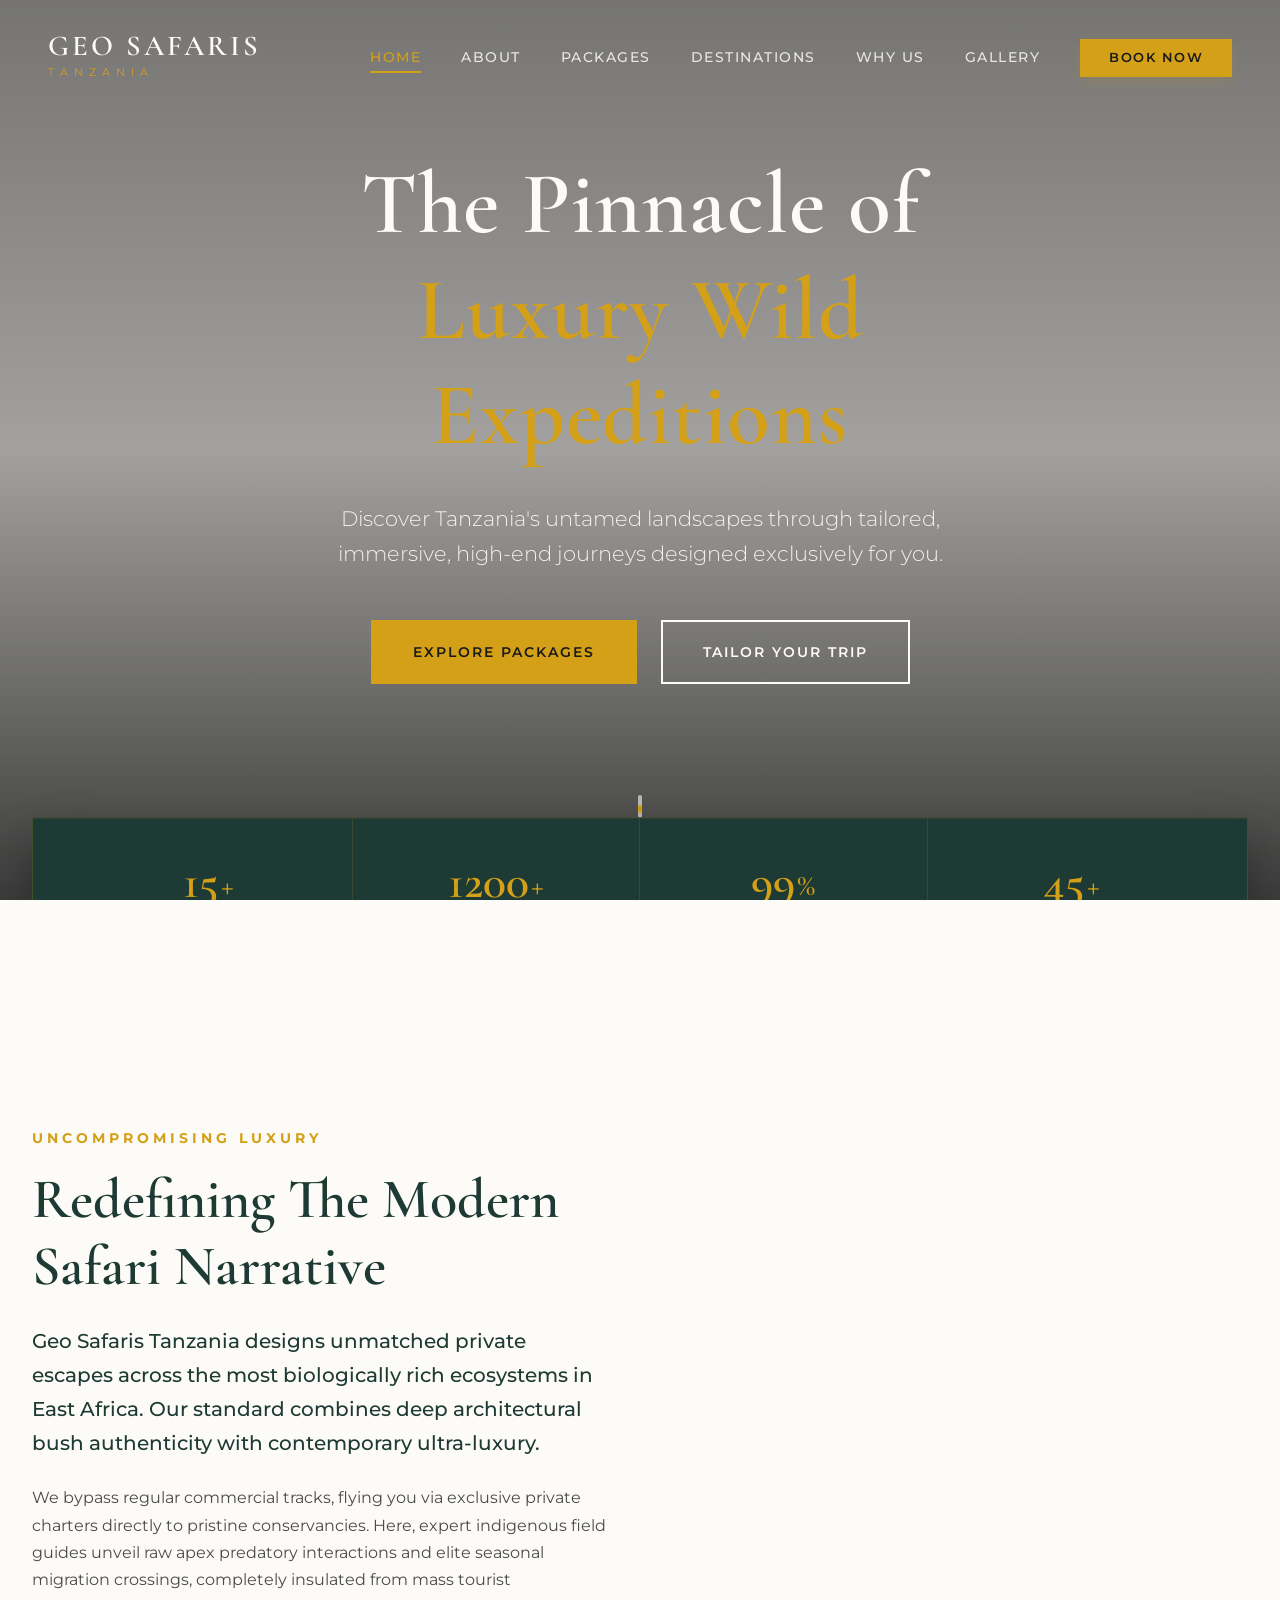
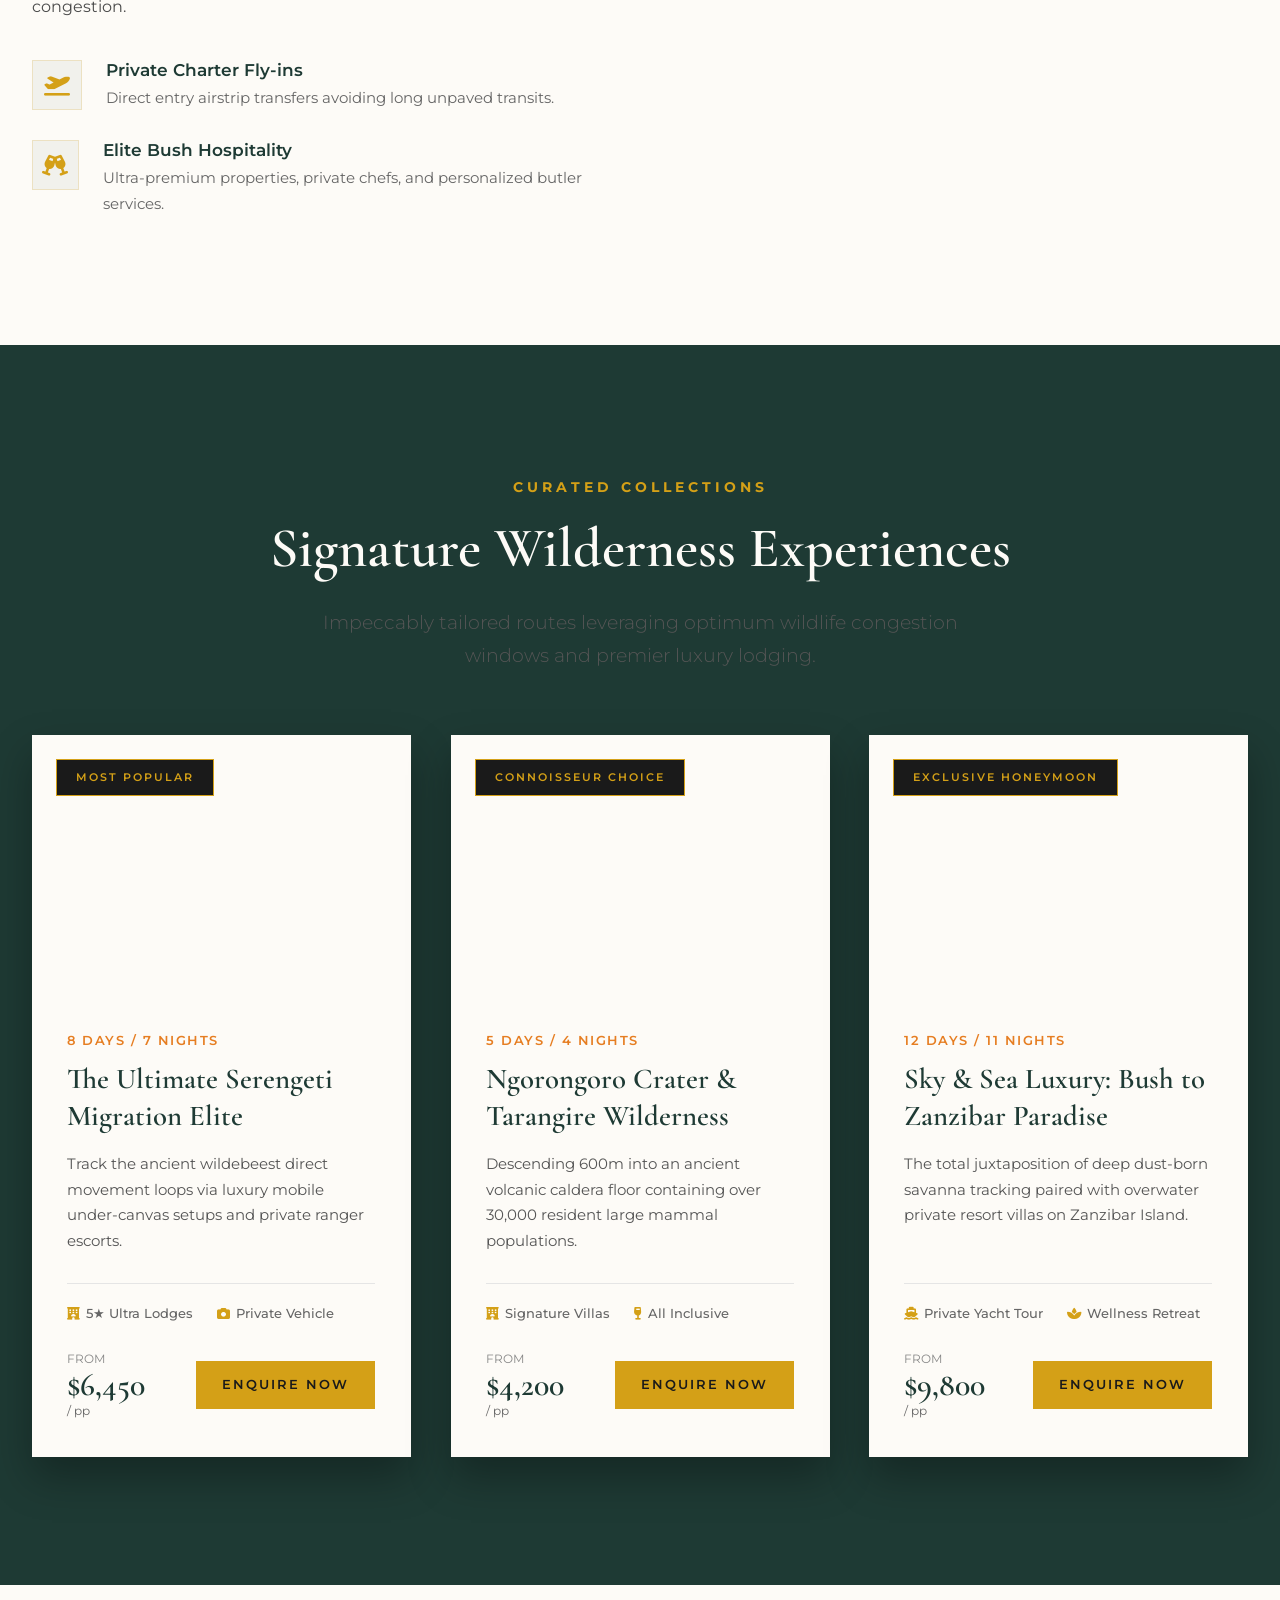
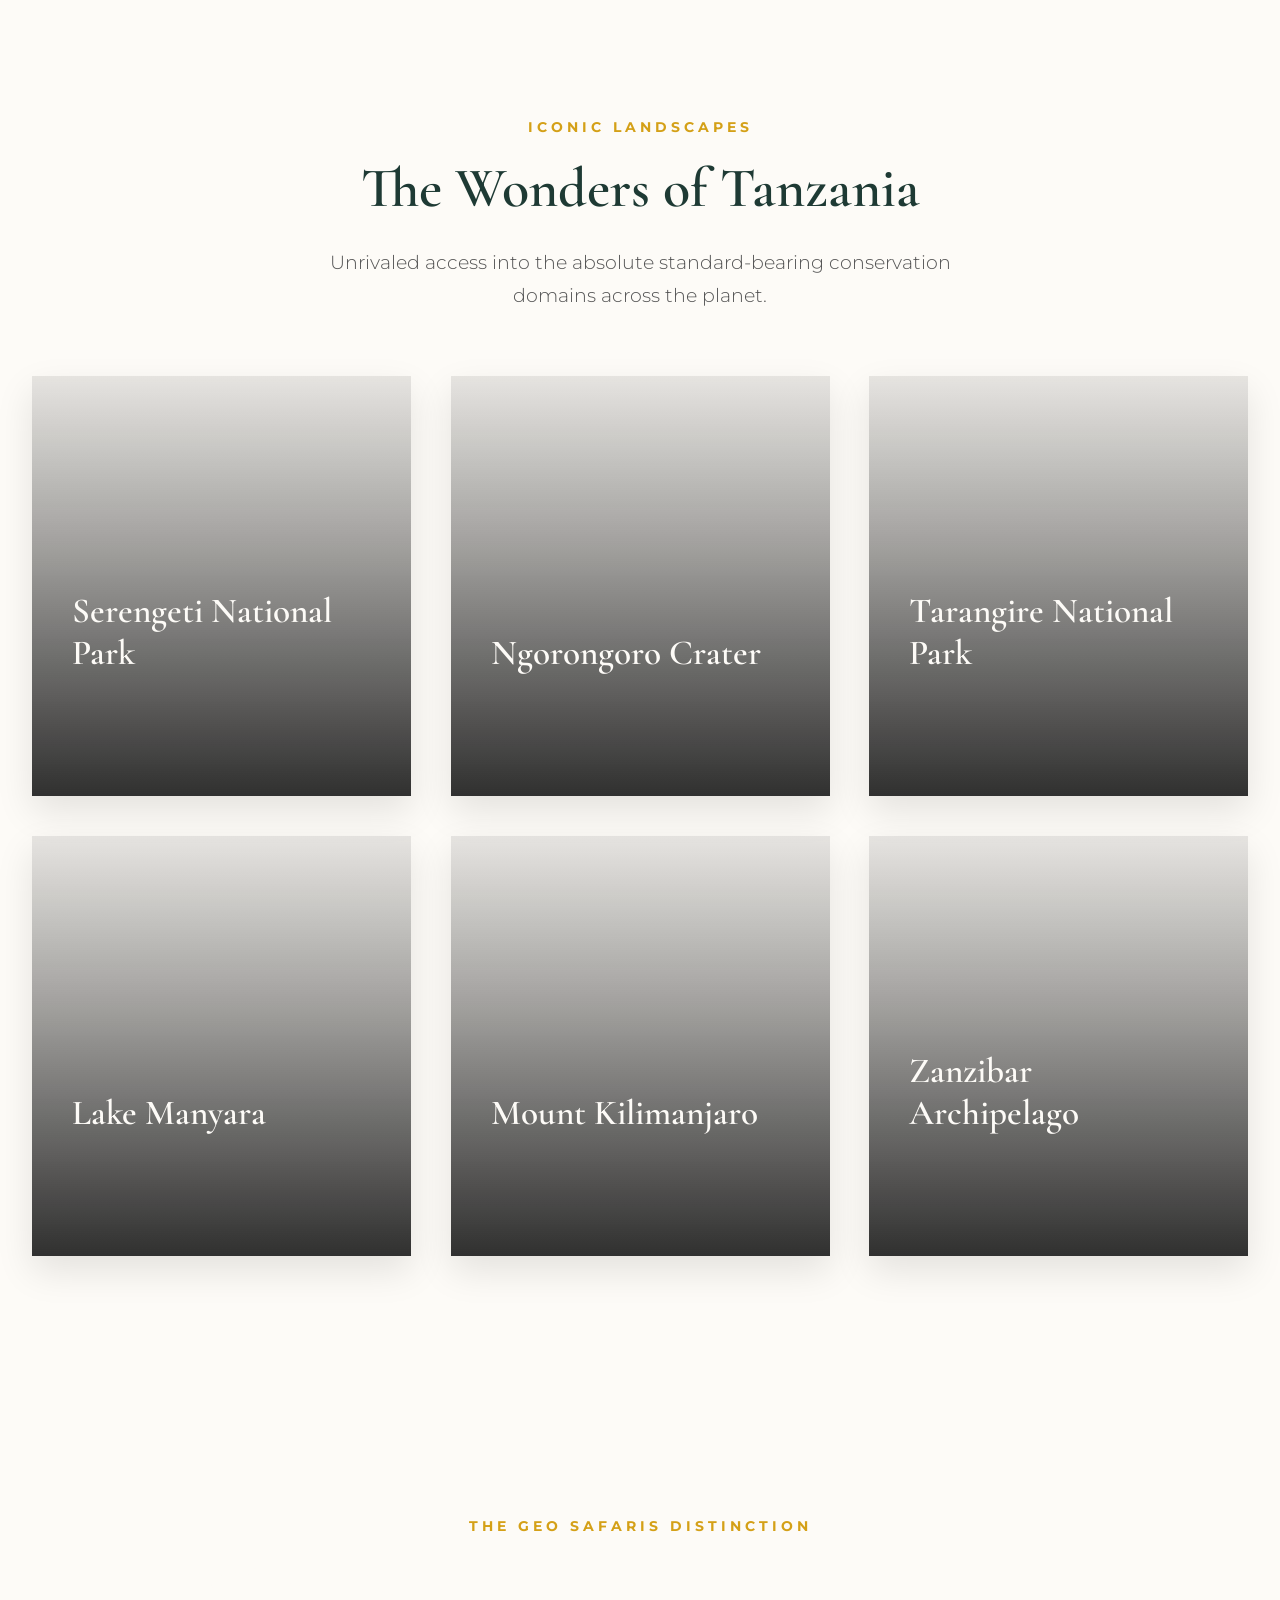
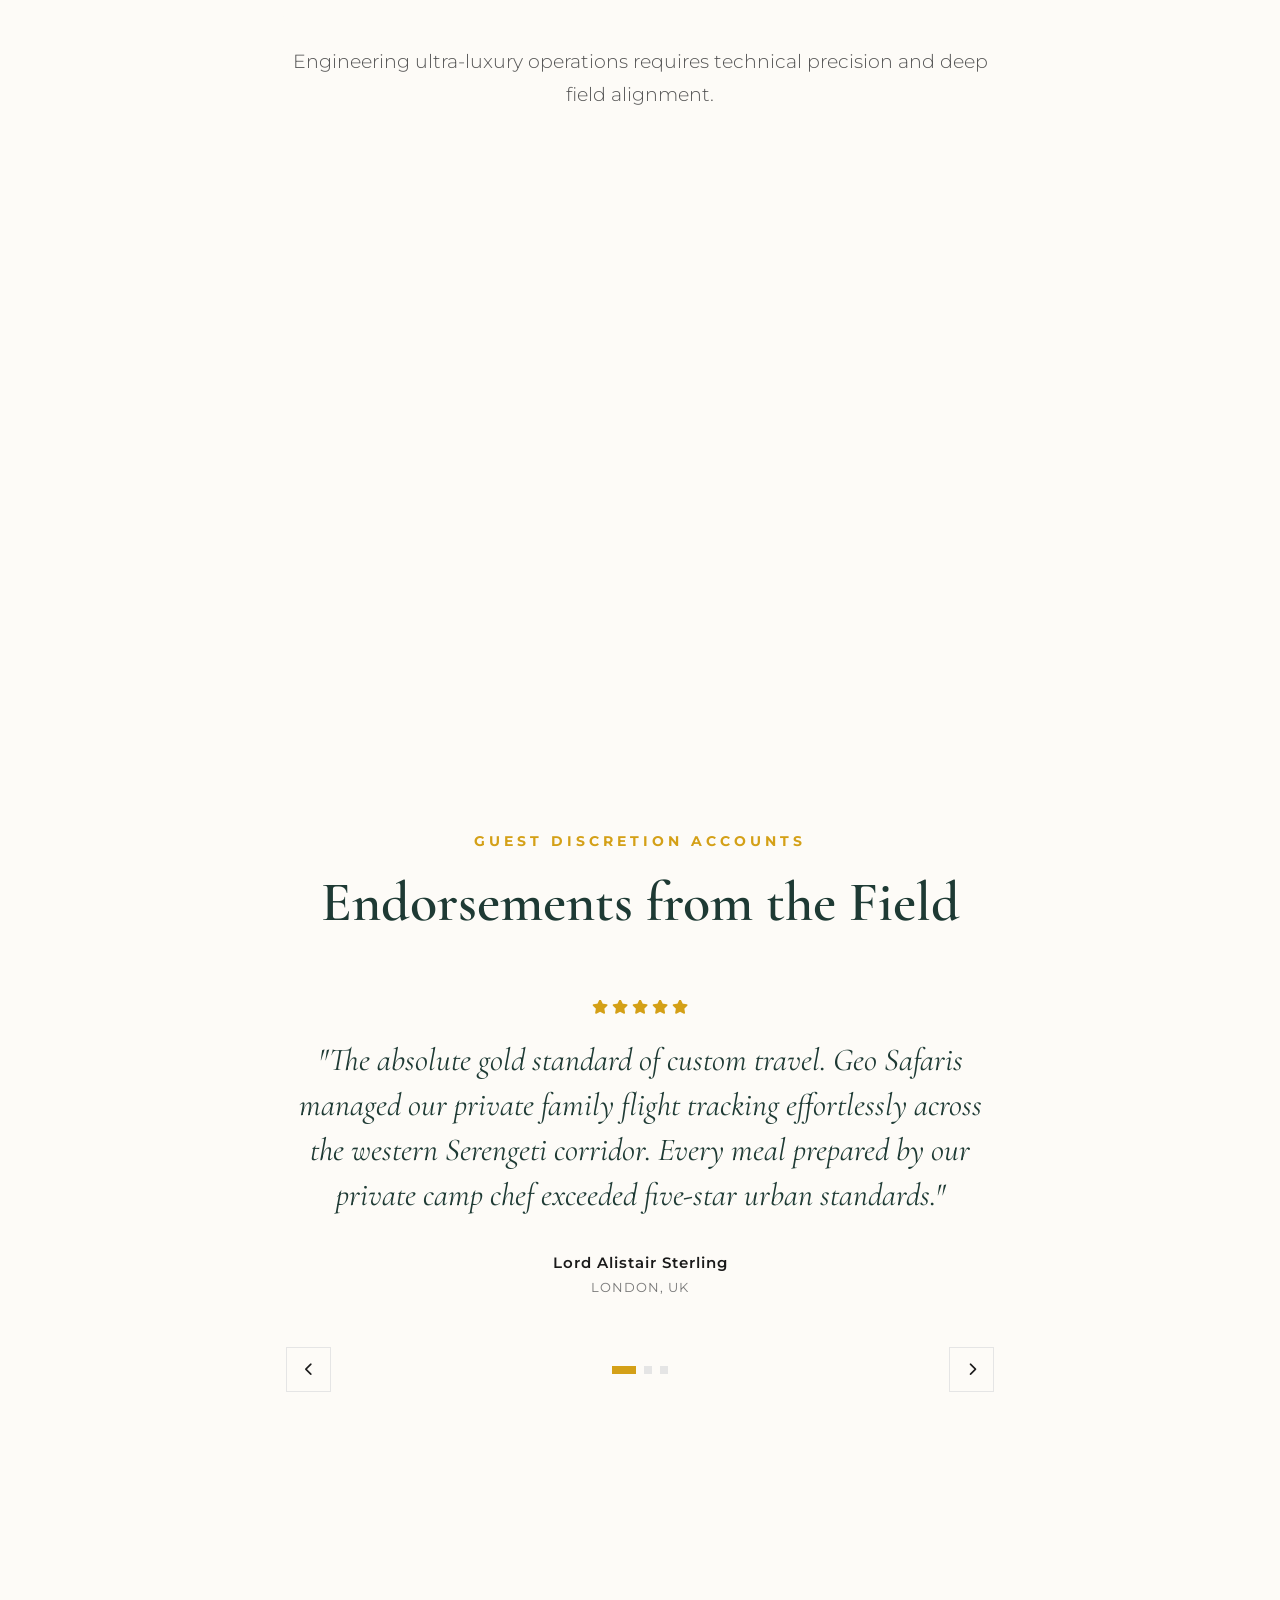
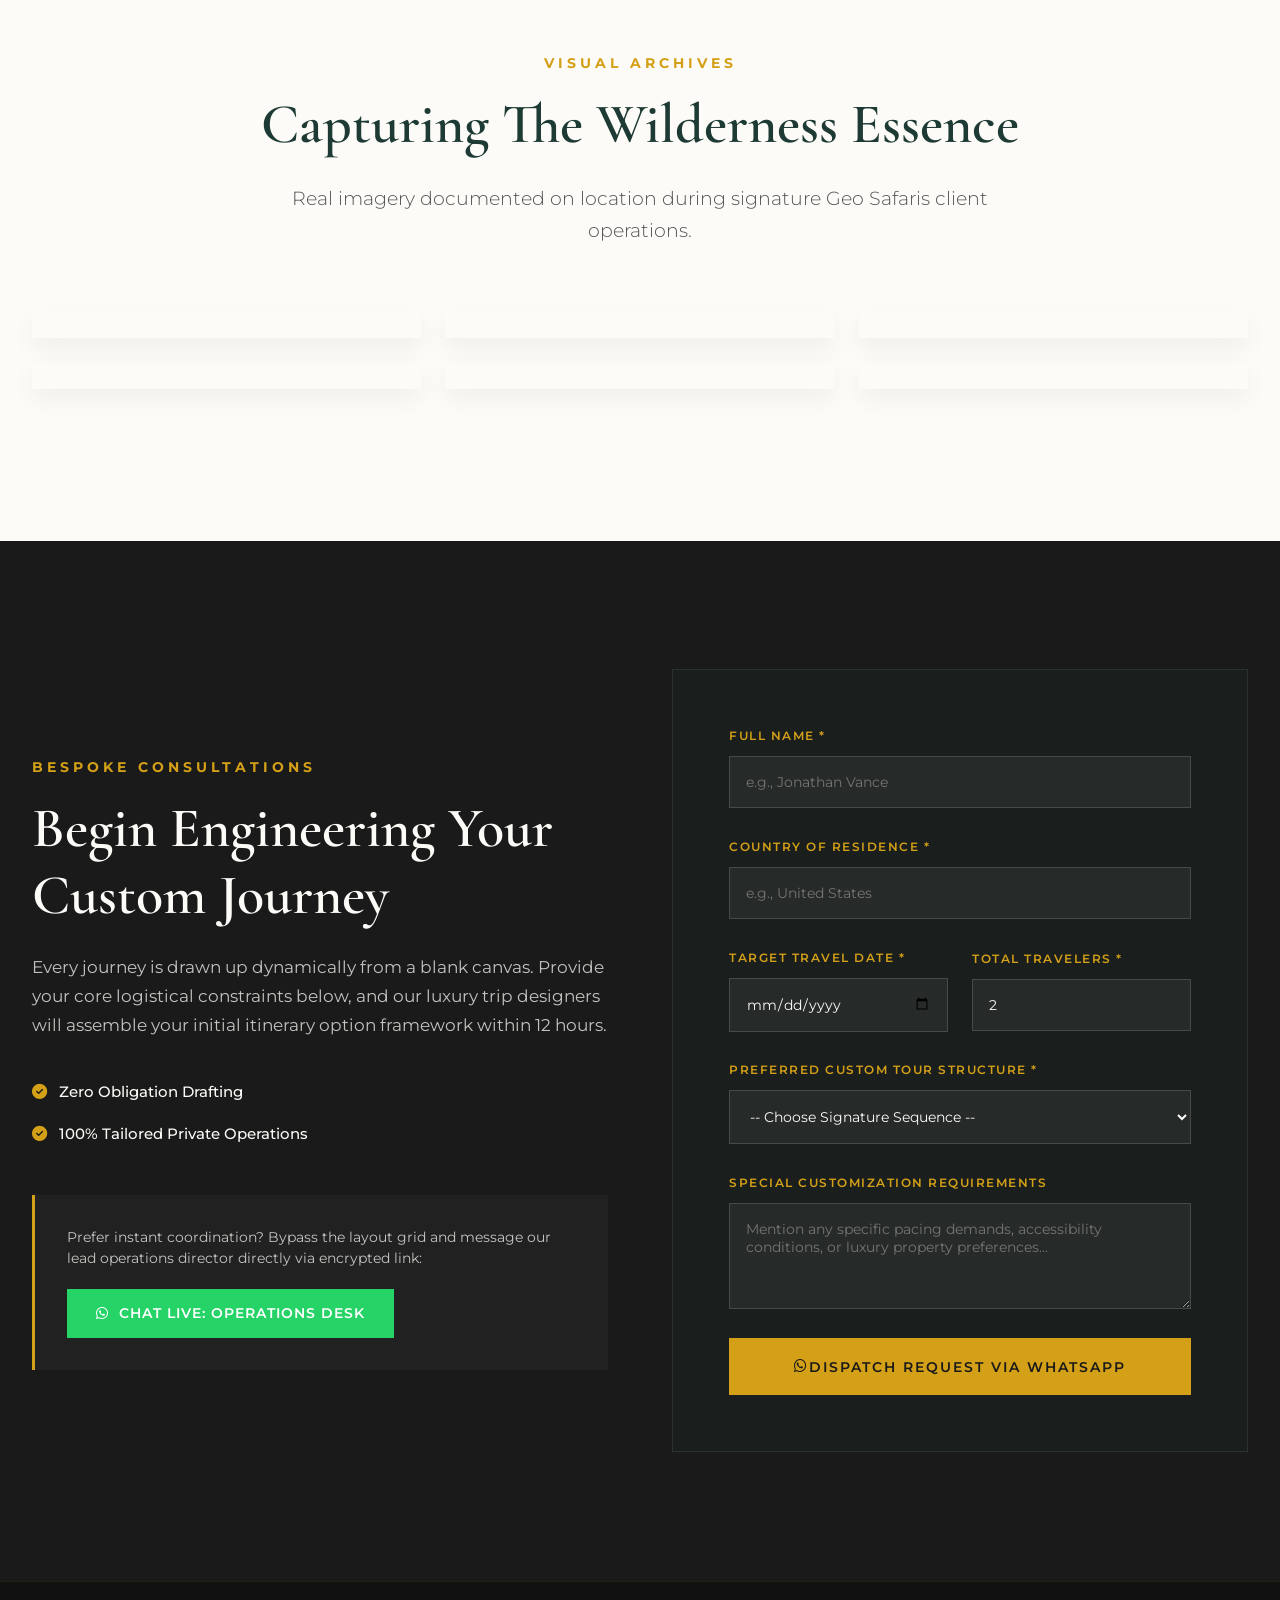
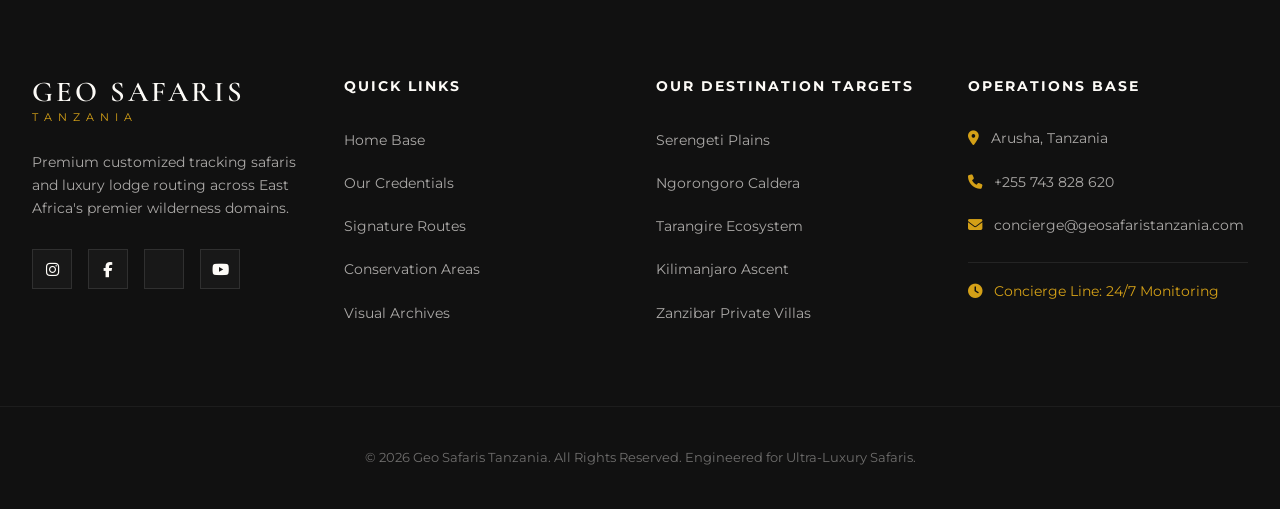
==== index.html @ 2af7806e "Rename index html to index.html" ====
<!DOCTYPE html>
<html lang="en">
<head>
    <meta charset="UTF-8">
    <meta name="viewport" content="width=device-width, initial-scale=1.0">
    <title>Geo Safaris Tanzania | Luxury African Safaris & Tailored Expeditions</title>
    
    <meta name="description" content="Experience premium, bespoke luxury safaris in Tanzania. Explore the Serengeti, Ngorongoro Crater, Mount Kilimanjaro, and Zanzibar with Geo Safaris Tanzania.">
    <meta name="keywords" content="Tanzania safari, luxury safari, Serengeti luxury tour, Ngorongoro crater, Kilimanjaro trekking, Zanzibar beach holiday, premium Tanzania travel">
    <meta name="author" content="Geo Safaris Tanzania">
    <meta name="robots" content="index, follow">
    
    <meta property="og:type" content="website">
    <meta property="og:url" content="https://geosafaristanzania.com/">
    <meta property="og:title" content="Geo Safaris Tanzania | Luxury African Safaris">
    <meta property="og:description" content="Embark on an extraordinary journey into the wild. Premium, tailormade wilderness expeditions across Tanzania's iconic landscapes.">
    <meta property="og:image" content="https://images.unsplash.com/photo-1516426122078-c23e76319801?auto=format&fit=crop&w=1200&q=80">

    <meta property="twitter:card" content="summary_large_image">
    <meta property="twitter:url" content="https://geosafaristanzania.com/">
    <meta property="twitter:title" content="Geo Safaris Tanzania | Luxury African Safaris">
    <meta property="twitter:description" content="Embark on an extraordinary journey into the wild. Premium, tailormade wilderness expeditions across Tanzania's iconic landscapes.">
    <meta property="twitter:image" content="https://images.unsplash.com/photo-1516426122078-c23e76319801?auto=format&fit=crop&w=1200&q=80">

    <link rel="preconnect" href="https://fonts.googleapis.com">
    <link rel="preconnect" href="https://fonts.gstatic.com" crossorigin>
    <link href="https://fonts.googleapis.com/css2?family=Cormorant+Garamond:ital,wght@0,400;0,600;1,400&family=Montserrat:wght@300;400;500;600;700&display=swap" rel="stylesheet">
    <link rel="stylesheet" href="https://cdnjs.cloudflare.com/ajax/libs/font-awesome/6.4.0/css/all.min.css">
    
    <link rel="stylesheet" href="style.css">
</head>
<body>

    <header class="site-header" id="header">
        <div class="header-container">
            <a href="#" class="logo" aria-label="Geo Safaris Tanzania Home">
                <span class="logo-main">GEO SAFARIS</span>
                <span class="logo-sub">TANZANIA</span>
            </a>
            
            <nav class="nav-menu" id="navMenu" aria-label="Main Navigation">
                <ul class="nav-list">
                    <li><a href="#hero" class="nav-link active">Home</a></li>
                    <li><a href="#about" class="nav-link">About</a></li>
                    <li><a href="#packages" class="nav-link">Packages</a></li>
                    <li><a href="#destinations" class="nav-link">Destinations</a></li>
                    <li><a href="#why-us" class="nav-link">Why Us</a></li>
                    <li><a href="#gallery" class="nav-link">Gallery</a></li>
                    <li><a href="#booking" class="nav-btn">Book Now</a></li>
                </ul>
            </nav>
            
            <button class="hamburger" id="hamburgerBtn" aria-expanded="false" aria-controls="navMenu" aria-label="Toggle navigation menu">
                <span class="bar"></span>
                <span class="bar"></span>
                <span class="bar"></span>
            </button>
        </div>
    </header>

    <section class="hero" id="hero">
        <div class="video-container">
            <video autoplay loop muted playsinline poster="https://images.unsplash.com/photo-1547471080-7cc2caa01a7e?auto=format&fit=crop&w=1920&q=80" id="heroVideo">
                <source src="https://assets.mixkit.co/videos/preview/mixkit-elephants-walking-in-the-savanna-43102-large.mp4" type="video/mp4">
            </video>
            <div class="hero-overlay"></div>
        </div>
        
        <div class="hero-content">
            <h1 class="hero-title reveal-fade">The Pinnacle of <br><span class="text-gold">Luxury Wild Expeditions</span></h1>
            <p class="hero-subtitle reveal-fade">Discover Tanzania's untamed landscapes through tailored, immersive, high-end journeys designed exclusively for you.</p>
            <div class="hero-ctas reveal-fade">
                <a href="#packages" class="btn btn-primary">Explore Packages</a>
                <a href="#booking" class="btn btn-secondary">Tailor Your Trip</a>
            </div>
        </div>

        <div class="hero-stats-container container">
            <div class="stat-card">
                <span class="stat-number" data-target="15">0</span><span class="stat-plus">+</span>
                <p class="stat-label">Years Experience</p>
            </div>
            <div class="stat-card">
                <span class="stat-number" data-target="1200">0</span><span class="stat-plus">+</span>
                <p class="stat-label">Luxury Safaris Completed</p>
            </div>
            <div class="stat-card">
                <span class="stat-number" data-target="99">0</span><span class="stat-plus">%</span>
                <p class="stat-label">Guest Satisfaction</p>
            </div>
            <div class="stat-card">
                <span class="stat-number" data-target="45">0</span><span class="stat-plus">+</span>
                <p class="stat-label">Bespoke Remote Camps</p>
            </div>
        </div>

        <div class="scroll-indicator" aria-hidden="true">
            <a href="#about" aria-label="Scroll down to About section">
                <span class="mouse">
                    <span class="wheel"></span>
                </span>
                <span class="arrow"></span>
            </a>
        </div>
    </section>

    <section class="about section-padding" id="about">
        <div class="container grid-2">
            <div class="about-text-column reveal-left">
                <span class="section-tag">Uncompromising Luxury</span>
                <h2 class="section-title">Redefining The Modern Safari Narrative</h2>
                <p class="about-lead">Geo Safaris Tanzania designs unmatched private escapes across the most biologically rich ecosystems in East Africa. Our standard combines deep architectural bush authenticity with contemporary ultra-luxury.</p>
                <p class="about-body">We bypass regular commercial tracks, flying you via exclusive private charters directly to pristine conservancies. Here, expert indigenous field guides unveil raw apex predatory interactions and elite seasonal migration crossings, completely insulated from mass tourist congestion.</p>
                
                <div class="about-features">
                    <div class="feature-item">
                        <div class="feature-icon-wrapper"><i class="fa-solid fa-plane-departure"></i></div>
                        <div>
                            <h3>Private Charter Fly-ins</h3>
                            <p>Direct entry airstrip transfers avoiding long unpaved transits.</p>
                        </div>
                    </div>
                    <div class="feature-item">
                        <div class="feature-icon-wrapper"><i class="fa-solid fa-champagne-glasses"></i></div>
                        <div>
                            <h3>Elite Bush Hospitality</h3>
                            <p>Ultra-premium properties, private chefs, and personalized butler services.</p>
                        </div>
                    </div>
                </div>
            </div>
            
            <div class="about-image-column reveal-right">
                <div class="image-stack">
                    <img data-src="https://images.unsplash.com/photo-1516426122078-c23e76319801?auto=format&fit=crop&w=800&q=80" alt="Luxury Safari Vehicle Game Drive" class="lazy-img img-main">
                    <img data-src="https://images.unsplash.com/photo-1493976040374-85c8e12f0c0e?auto=format&fit=crop&w=600&q=80" alt="Premium Bush Tented Camp Lounge" class="lazy-img img-sub">
                </div>
            </div>
        </div>
    </section>

    <section class="packages section-padding" id="packages">
        <div class="container text-center">
            <span class="section-tag">Curated Collections</span>
            <h2 class="section-title text-white">Signature Wilderness Experiences</h2>
            <p class="section-subtitle">Impeccably tailored routes leveraging optimum wildlife congestion windows and premier luxury lodging.</p>
        </div>

        <div class="container grid-3 margin-top-lg">
            <div class="package-card reveal-up">
                <div class="package-img-wrapper">
                    <span class="package-badge">Most Popular</span>
                    <img data-src="https://images.unsplash.com/photo-1547471080-7cc2caa01a7e?auto=format&fit=crop&w=800&q=80" alt="Serengeti Big Five Safari Route" class="lazy-img">
                </div>
                <div class="package-content">
                    <span class="package-duration">8 Days / 7 Nights</span>
                    <h3>The Ultimate Serengeti Migration Elite</h3>
                    <p>Track the ancient wildebeest direct movement loops via luxury mobile under-canvas setups and private ranger escorts.</p>
                    <div class="package-meta">
                        <span class="meta-item"><i class="fa-solid fa-hotel"></i> 5★ Ultra Lodges</span>
                        <span class="meta-item"><i class="fa-solid fa-camera"></i> Private Vehicle</span>
                    </div>
                    <div class="package-footer">
                        <div class="package-price">
                            <span class="price-from">From</span>
                            <span class="price-value">$6,450</span>
                            <span class="price-unit">/ pp</span>
                        </div>
                        <a href="#booking" class="btn btn-primary btn-sm package-book-trigger" data-tour="The Ultimate Serengeti Migration Elite">Enquire Now</a>
                    </div>
                </div>
            </div>

            <div class="package-card reveal-up" style="animation-delay: 0.1s;">
                <div class="package-img-wrapper">
                    <span class="package-badge">Connoisseur Choice</span>
                    <img data-src="https://images.unsplash.com/photo-1534113414509-0eec2bfb493f?auto=format&fit=crop&w=800&q=80" alt="Crater Floor Luxury Escapes" class="lazy-img">
                </div>
                <div class="package-content">
                    <span class="package-duration">5 Days / 4 Nights</span>
                    <h3>Ngorongoro Crater & Tarangire Wilderness</h3>
                    <p>Descending 600m into an ancient volcanic caldera floor containing over 30,000 resident large mammal populations.</p>
                    <div class="package-meta">
                        <span class="meta-item"><i class="fa-solid fa-hotel"></i> Signature Villas</span>
                        <span class="meta-item"><i class="fa-solid fa-wine-glass"></i> All Inclusive</span>
                    </div>
                    <div class="package-footer">
                        <div class="package-price">
                            <span class="price-from">From</span>
                            <span class="price-value">$4,200</span>
                            <span class="price-unit">/ pp</span>
                        </div>
                        <a href="#booking" class="btn btn-primary btn-sm package-book-trigger" data-tour="Ngorongoro Crater & Tarangire Wilderness">Enquire Now</a>
                    </div>
                </div>
            </div>

            <div class="package-card reveal-up" style="animation-delay: 0.2s;">
                <div class="package-img-wrapper">
                    <span class="package-badge">Exclusive Honeymoon</span>
                    <img data-src="https://images.unsplash.com/photo-1535262412227-85541e910204?auto=format&fit=crop&w=800&q=80" alt="Bush and Beach Zanzibar Safari" class="lazy-img">
                </div>
                <div class="package-content">
                    <span class="package-duration">12 Days / 11 Nights</span>
                    <h3>Sky & Sea Luxury: Bush to Zanzibar Paradise</h3>
                    <p>The total juxtaposition of deep dust-born savanna tracking paired with overwater private resort villas on Zanzibar Island.</p>
                    <div class="package-meta">
                        <span class="meta-item"><i class="fa-solid fa-ship"></i> Private Yacht Tour</span>
                        <span class="meta-item"><i class="fa-solid fa-spa"></i> Wellness Retreat</span>
                    </div>
                    <div class="package-footer">
                        <div class="package-price">
                            <span class="price-from">From</span>
                            <span class="price-value">$9,800</span>
                            <span class="price-unit">/ pp</span>
                        </div>
                        <a href="#booking" class="btn btn-primary btn-sm package-book-trigger" data-tour="Sky & Sea Luxury: Bush to Zanzibar Paradise">Enquire Now</a>
                    </div>
                </div>
            </div>
        </div>
    </section>

    <section class="destinations section-padding" id="destinations">
        <div class="container text-center">
            <span class="section-tag">Iconic Landscapes</span>
            <h2 class="section-title">The Wonders of Tanzania</h2>
            <p class="section-subtitle">Unrivaled access into the absolute standard-bearing conservation domains across the planet.</p>
        </div>

        <div class="container grid-3 margin-top-lg">
            <div class="destination-card reveal-fade">
                <img data-src="https://images.unsplash.com/photo-1504618223053-559bdef9dd5a?auto=format&fit=crop&w=600&q=80" alt="Serengeti National Park Plains" class="lazy-img">
                <div class="destination-overlay">
                    <div class="destination-info">
                        <h3>Serengeti National Park</h3>
                        <p>The theatre of the Endless Plains holding the largest biomass migration sequence across the world.</p>
                        <button class="btn-readmore" data-target="modal-serengeti">Read More <i class="fa-solid fa-arrow-right"></i></button>
                    </div>
                </div>
            </div>

            <div class="destination-card reveal-fade">
                <img data-src="https://images.unsplash.com/photo-1516426122078-c23e76319801?auto=format&fit=crop&w=600&q=80" alt="Ngorongoro Crater Floor View" class="lazy-img">
                <div class="destination-overlay">
                    <div class="destination-info">
                        <h3>Ngorongoro Crater</h3>
                        <p>An intact collapsed ancient volcanic caldera ecosystem providing supreme protection for the Black Rhino.</p>
                        <button class="btn-readmore" data-target="modal-ngorongoro">Read More <i class="fa-solid fa-arrow-right"></i></button>
                    </div>
                </div>
            </div>

            <div class="destination-card reveal-fade">
                <img data-src="https://images.unsplash.com/photo-1534113414509-0eec2bfb493f?auto=format&fit=crop&w=600&q=80" alt="Tarangire Elephants and Baobabs" class="lazy-img">
                <div class="destination-overlay">
                    <div class="destination-info">
                        <h3>Tarangire National Park</h3>
                        <p>Famed for iconic prehistoric Baobab tree silhouettes and colossal multi-generational elephant herds.</p>
                        <button class="btn-readmore" data-target="modal-tarangire">Read More <i class="fa-solid fa-arrow-right"></i></button>
                    </div>
                </div>
            </div>

            <div class="destination-card reveal-fade">
                <img data-src="https://images.unsplash.com/photo-1523805009345-7448845a9e53?auto=format&fit=crop&w=600&q=80" alt="Lake Manyara Flamingos" class="lazy-img">
                <div class="destination-overlay">
                    <div class="destination-info">
                        <h3>Lake Manyara</h3>
                        <p>A pristine soda lake containing vibrant pink flamingo colonies and rare tree-climbing lions.</p>
                        <button class="btn-readmore" data-target="modal-manyara">Read More <i class="fa-solid fa-arrow-right"></i></button>
                    </div>
                </div>
            </div>

            <div class="destination-card reveal-fade">
                <img data-src="https://images.unsplash.com/photo-1589553460732-5965c0e17440?auto=format&fit=crop&w=600&q=80" alt="Mount Kilimanjaro Summit Base" class="lazy-img">
                <div class="destination-overlay">
                    <div class="destination-info">
                        <h3>Mount Kilimanjaro</h3>
                        <p>The majestic rooftop of Africa. A snowcapped volcanic peak challenging structural endurance.</p>
                        <button class="btn-readmore" data-target="modal-kilimanjaro">Read More <i class="fa-solid fa-arrow-right"></i></button>
                    </div>
                </div>
            </div>

            <div class="destination-card reveal-fade">
                <img data-src="https://images.unsplash.com/photo-1540206351-d6465b3ac5c1?auto=format&fit=crop&w=600&q=80" alt="Zanzibar Beach Resort Luxury" class="lazy-img">
                <div class="destination-overlay">
                    <div class="destination-info">
                        <h3>Zanzibar Archipelago</h3>
                        <p>A post-safari oceanic sanctuary rich with historic spice trails and clear, turquoise-wrapped reef sands.</p>
                        <button class="btn-readmore" data-target="modal-zanzibar">Read More <i class="fa-solid fa-arrow-right"></i></button>
                    </div>
                </div>
            </div>
        </div>
    </section>

    <section class="why-us section-padding" id="why-us">
        <div class="container text-center">
            <span class="section-tag">The Geo Safaris Distinction</span>
            <h2 class="section-title text-white">Why Discriminating Travelers Select Us</h2>
            <p class="section-subtitle">Engineering ultra-luxury operations requires technical precision and deep field alignment.</p>
        </div>

        <div class="container grid-3 margin-top-lg">
            <div class="glass-card reveal-up">
                <div class="glass-card-icon"><i class="fa-solid fa-shield-halved"></i></div>
                <h3>Impeccable Field Safety</h3>
                <p>Equipped with elite satellite backup infrastructure and AMREF Flying Doctors direct medical extraction protocols across all tracks.</p>
            </div>
            
            <div class="glass-card reveal-up" style="animation-delay: 0.1s;">
                <div class="glass-card-icon"><i class="fa-solid fa-truck-monster"></i></div>
                <h3>Custom Class-A Land Cruisers</h3>
                <p>Modified heavy fleet configurations boasting custom internal suspension, on-board refrigeration setups, and high-wattage power grids.</p>
            </div>

            <div class="glass-card reveal-up" style="animation-delay: 0.2s;">
                <div class="glass-card-icon"><i class="fa-solid fa-leaf"></i></div>
                <h3>Conscious Conservation</h3>
                <p>A portion of operational booking margins directly sustains local community education initiatives and anti-poaching field patrols.</p>
            </div>
        </div>
    </section>

    <section class="testimonials section-padding">
        <div class="container text-center">
            <span class="section-tag">Guest Discretion Accounts</span>
            <h2 class="section-title">Endorsements from the Field</h2>
        </div>

        <div class="container testimonial-slider-wrapper reveal-fade">
            <div class="testimonial-slider" id="testimonialSlider">
                <div class="testimonial-slide active">
                    <div class="rating-stars">
                        <i class="fa-solid fa-star"></i><i class="fa-solid fa-star"></i><i class="fa-solid fa-star"></i><i class="fa-solid fa-star"></i><i class="fa-solid fa-star"></i>
                    </div>
                    <blockquote class="testimonial-text">
                        "The absolute gold standard of custom travel. Geo Safaris managed our private family flight tracking effortlessly across the western Serengeti corridor. Every meal prepared by our private camp chef exceeded five-star urban standards."
                    </blockquote>
                    <div class="testimonial-author">
                        <span class="author-name">Lord Alistair Sterling</span>
                        <span class="author-origin">London, UK</span>
                    </div>
                </div>

                <div class="testimonial-slide">
                    <div class="rating-stars">
                        <i class="fa-solid fa-star"></i><i class="fa-solid fa-star"></i><i class="fa-solid fa-star"></i><i class="fa-solid fa-star"></i><i class="fa-solid fa-star"></i>
                    </div>
                    <blockquote class="testimonial-text">
                        "We were completely blown away by our guide's tactical tracking proficiency. We photographed apex leopard interactions completely isolated from any neighboring tourist traffic. Simply magnificent execution."
                    </blockquote>
                    <div class="testimonial-author">
                        <span class="author-name">Dr. Elena Rostova</span>
                        <span class="author-origin">Zurich, Switzerland</span>
                    </div>
                </div>

                <div class="testimonial-slide">
                    <div class="rating-stars">
                        <i class="fa-solid fa-star"></i><i class="fa-solid fa-star"></i><i class="fa-solid fa-star"></i><i class="fa-solid fa-star"></i><i class="fa-solid fa-star"></i>
                    </div>
                    <blockquote class="testimonial-text">
                        "The transition from high dust-born savanna tracking in Ngorongoro into overwater villas in Zanzibar was flawlessly executed via private charter aircraft. Absolute luxury from start to finish."
                    </blockquote>
                    <div class="testimonial-author">
                        <span class="author-name">Marcus & Sarah Vance</span>
                        <span class="author-origin">New York, USA</span>
                    </div>
                </div>
            </div>

            <div class="slider-controls">
                <button class="slider-btn prev-btn" id="prevSlide" aria-label="Previous Testimonial"><i class="fa-solid fa-chevron-left"></i></button>
                <div class="slider-dots" id="sliderDots"></div>
                <button class="slider-btn next-btn" id="nextSlide" aria-label="Next Testimonial"><i class="fa-solid fa-chevron-right"></i></button>
            </div>
        </div>
    </section>

    <section class="gallery section-padding" id="gallery">
        <div class="container text-center">
            <span class="section-tag">Visual Archives</span>
            <h2 class="section-title">Capturing The Wilderness Essence</h2>
            <p class="section-subtitle">Real imagery documented on location during signature Geo Safaris client operations.</p>
        </div>

        <div class="container masonry-gallery margin-top-lg">
            <div class="gallery-item reveal-fade" data-index="0">
                <img data-src="https://images.unsplash.com/photo-1547471080-7cc2caa01a7e?auto=format&fit=crop&w=600&q=80" alt="Majestic Elephant close up" class="lazy-img">
                <div class="gallery-hover"><i class="fa-solid fa-expand"></i></div>
            </div>
            <div class="gallery-item reveal-fade" data-index="1">
                <img data-src="https://images.unsplash.com/photo-1516426122078-c23e76319801?auto=format&fit=crop&w=600&q=100" alt="Safari Landcruiser on track" class="lazy-img">
                <div class="gallery-hover"><i class="fa-solid fa-expand"></i></div>
            </div>
            <div class="gallery-item reveal-fade" data-index="2">
                <img data-src="https://images.unsplash.com/photo-1493976040374-85c8e12f0c0e?auto=format&fit=crop&w=600&q=80" alt="Luxury Bush tent configuration" class="lazy-img">
                <div class="gallery-hover"><i class="fa-solid fa-expand"></i></div>
            </div>
            <div class="gallery-item reveal-fade" data-index="3">
                <img data-src="https://images.unsplash.com/photo-1602491453631-e2a5ad90a131?auto=format&fit=crop&w=600&q=80" alt="Leopard pacing on tree branch" class="lazy-img">
                <div class="gallery-hover"><i class="fa-solid fa-expand"></i></div>
            </div>
            <div class="gallery-item reveal-fade" data-index="4">
                <img data-src="https://images.unsplash.com/photo-1534113414509-0eec2bfb493f?auto=format&fit=crop&w=600&q=80" alt="Pride of lions sleeping" class="lazy-img">
                <div class="gallery-hover"><i class="fa-solid fa-expand"></i></div>
            </div>
            <div class="gallery-item reveal-fade" data-index="5">
                <img data-src="https://images.unsplash.com/photo-1540206351-d6465b3ac5c1?auto=format&fit=crop&w=600&q=80" alt="Zanzibar clear turquoise waters" class="lazy-img">
                <div class="gallery-hover"><i class="fa-solid fa-expand"></i></div>
            </div>
        </div>
    </section>

    <section class="booking section-padding" id="booking">
        <div class="container grid-2">
            <div class="booking-text reveal-left">
                <span class="section-tag">Bespoke Consultations</span>
                <h2 class="section-title text-white">Begin Engineering Your Custom Journey</h2>
                <p>Every journey is drawn up dynamically from a blank canvas. Provide your core logistical constraints below, and our luxury trip designers will assemble your initial itinerary option framework within 12 hours.</p>
                
                <div class="booking-guarantees">
                    <div class="guarantee-item">
                        <i class="fa-solid fa-circle-check"></i>
                        <span>Zero Obligation Drafting</span>
                    </div>
                    <div class="guarantee-item">
                        <i class="fa-solid fa-circle-check"></i>
                        <span>100% Tailored Private Operations</span>
                    </div>
                </div>

                <div class="whatsapp-direct-box">
                    <p>Prefer instant coordination? Bypass the layout grid and message our lead operations director directly via encrypted link:</p>
                    <a href="https://wa.me/255743828620?text=Hello%20Geo%20Safaris%20Tanzania%2C%20I'm%20interested%20in%20planning%20a%20luxury%20safari." target="_blank" class="whatsapp-direct-btn" rel="noopener">
                        <i class="fa-brands fa-whatsapp"></i> Chat Live: Operations Desk
                    </a>
                </div>
            </div>

            <div class="booking-form-wrapper reveal-right">
                <form id="safariBookingForm" class="booking-form" novalidate>
                    <div class="form-group">
                        <label for="fullName">Full Name *</label>
                        <input type="text" id="fullName" name="fullName" required placeholder="e.g., Jonathan Vance" aria-required="true">
                        <span class="error-msg" id="nameError">Name entry required</span>
                    </div>

                    <div class="form-group">
                        <label for="country">Country of Residence *</label>
                        <input type="text" id="country" name="country" required placeholder="e.g., United States" aria-required="true">
                        <span class="error-msg" id="countryError">Country entry required</span>
                    </div>

                    <div class="form-row grid-2">
                        <div class="form-group">
                            <label for="travelDate">Target Travel Date *</label>
                            <input type="date" id="travelDate" name="travelDate" required aria-required="true">
                            <span class="error-msg" id="dateError">Select valid future date</span>
                        </div>
                        <div class="form-group">
                            <label for="travelers">Total Travelers *</label>
                            <input type="number" id="travelers" name="travelers" min="1" max="30" required value="2" aria-required="true">
                            <span class="error-msg" id="travelersError">Minimum 1 traveler required</span>
                        </div>
                    </div>

                    <div class="form-group">
                        <label for="tourType">Preferred Custom Tour Structure *</label>
                        <select id="tourType" name="tourType" required aria-required="true">
                            <option value="">-- Choose Signature Sequence --</option>
                            <option value="The Ultimate Serengeti Migration Elite">The Ultimate Serengeti Migration Elite</option>
                            <option value="Ngorongoro Crater & Tarangire Wilderness">Ngorongoro Crater & Tarangire Wilderness</option>
                            <option value="Sky & Sea Luxury: Bush to Zanzibar Paradise">Sky & Sea Luxury: Bush to Zanzibar Paradise</option>
                            <option value="Fully Bespoke Luxury Tailored Expedition">Fully Bespoke Luxury Tailored Expedition</option>
                        </select>
                        <span class="error-msg" id="tourError">Please select an itinerary layout</span>
                    </div>

                    <div class="form-group">
                        <label for="userMessage">Special Customization Requirements</label>
                        <textarea id="userMessage" name="userMessage" rows="4" placeholder="Mention any specific pacing demands, accessibility conditions, or luxury property preferences..."></textarea>
                    </div>

                    <button type="submit" class="btn btn-primary btn-block">
                        <i class="fa-brands fa-whatsapp"></i> Dispatch Request via WhatsApp
                    </button>
                </form>
            </div>
        </div>
    </section>

    <div class="modal" id="destinationModal" role="dialog" aria-modal="true" aria-hidden="true">
        <div class="modal-overlay"></div>
        <div class="modal-wrapper">
            <button class="modal-close-btn" aria-label="Close modal">&times;</button>
            <div class="modal-body-content">
                </div>
        </div>
    </div>

    <div class="lightbox" id="lightboxModal" role="dialog" aria-modal="true" aria-hidden="true">
        <button class="lightbox-close" aria-label="Close image viewer">&times;</button>
        <button class="lightbox-nav lightbox-prev" aria-label="Previous image"><i class="fa-solid fa-chevron-left"></i></button>
        <div class="lightbox-content">
            <img src="" alt="Enlarged Luxury View" id="lightboxImg">
        </div>
        <button class="lightbox-nav lightbox-next" aria-label="Next image"><i class="fa-solid fa-chevron-right"></i></button>
    </div>

    <footer class="site-footer">
        <div class="container grid-4">
            <div class="footer-brand">
                <a href="#" class="logo">
                    <span class="logo-main">GEO SAFARIS</span>
                    <span class="logo-sub">TANZANIA</span>
                </a>
                <p class="footer-desc">Premium customized tracking safaris and luxury lodge routing across East Africa's premier wilderness domains.</p>
                <div class="footer-socials">
                    <a href="#" aria-label="Instagram Page"><i class="fa-brands fa-instagram"></i></a>
                    <a href="#" aria-label="Facebook Page"><i class="fa-brands fa-facebook-f"></i></a>
                    <a href="#" aria-label="TripAdvisor Profile"><i class="fa-brands fa-tripadvisor"></i></a>
                    <a href="#" aria-label="YouTube Channel"><i class="fa-brands fa-youtube"></i></a>
                </div>
            </div>

            <div class="footer-links">
                <h3>Quick Links</h3>
                <ul>
                    <li><a href="#hero">Home Base</a></li>
                    <li><a href="#about">Our Credentials</a></li>
                    <li><a href="#packages">Signature Routes</a></li>
                    <li><a href="#destinations">Conservation Areas</a></li>
                    <li><a href="#gallery">Visual Archives</a></li>
                </ul>
            </div>

            <div class="footer-links">
                <h3>Our Destination Targets</h3>
                <ul>
                    <li><a href="#destinations">Serengeti Plains</a></li>
                    <li><a href="#destinations">Ngorongoro Caldera</a></li>
                    <li><a href="#destinations">Tarangire Ecosystem</a></li>
                    <li><a href="#destinations">Kilimanjaro Ascent</a></li>
                    <li><a href="#destinations">Zanzibar Private Villas</a></li>
                </ul>
            </div>

            <div class="footer-contact">
                <h3>Operations Base</h3>
                <p><i class="fa-solid fa-location-dot"></i> Arusha, Tanzania</p>
                <p><i class="fa-solid fa-phone"></i> +255 743 828 620</p>
                <p><i class="fa-solid fa-envelope"></i> concierge@geosafaristanzania.com</p>
                <p class="footer-hours"><i class="fa-solid fa-clock"></i> Concierge Line: 24/7 Monitoring</p>
            </div>
        </div>

        <div class="footer-bottom text-center">
            <div class="container">
                <p>&copy; 2026 Geo Safaris Tanzania. All Rights Reserved. Engineered for Ultra-Luxury Safaris.</p>
            </div>
        </div>
    </footer>

    <script src="script.js"></script>
</body>
</html>
---- style.css ----
:root {
    --safari-gold: #D4A017;
    --deep-green: #1E3A34;
    --sunset-orange: #E67E22;
    --ivory-white: #FDFBF7;
    --dark-charcoal: #1A1A1A;
    --soft-gray: #E5E5E5;
    
    --font-heading: 'Cormorant Garamond', serif;
    --font-body: 'Montserrat', sans-serif;
    
    --transition-smooth: all 0.4s cubic-bezier(0.25, 1, 0.5, 1);
    --transition-fast: all 0.2s ease;
    --glass-background: rgba(30, 58, 52, 0.45);
    --glass-border: rgba(212, 160, 23, 0.2);
    --box-shadow-luxury: 0 20px 40px rgba(0,0,0,0.3);
}

/* Base Reset Overrides */
* {
    box-sizing: border-box;
    margin: 0;
    padding: 0;
}

html {
    scroll-behavior: smooth;
    font-size: 16px;
    background-color: var(--ivory-white);
    color: var(--dark-charcoal);
    font-family: var(--font-body);
}

body {
    overflow-x: hidden;
    line-height: 1.7;
    -webkit-font-smoothing: antialiased;
}

/* Semantic Typography Standards */
h1, h2, h3, h4 {
    font-family: var(--font-heading);
    font-weight: 600;
    line-height: 1.2;
    color: var(--deep-green);
}

a {
    text-decoration: none;
    color: inherit;
    transition: var(--transition-fast);
}

img {
    max-width: 100%;
    display: block;
}

ul {
    list-style: none;
}

/* Global Grid Utilities */
.container {
    width: 100%;
    max-width: 1300px;
    margin: 0 auto;
    padding: 0 2rem;
}

.section-padding {
    padding: 8rem 0;
}

.text-center { text-align: center; }
.text-white { color: var(--ivory-white) !important; }
.text-gold { color: var(--safari-gold) !important; }
.margin-top-lg { margin-top: 4rem; }

.grid-2 {
    display: grid;
    grid-template-columns: repeat(2, 1fr);
    gap: 4rem;
    align-items: center;
}

.grid-3 {
    display: grid;
    grid-template-columns: repeat(3, 1fr);
    gap: 2.5rem;
}

.grid-4 {
    display: grid;
    grid-template-columns: repeat(4, 1fr);
    gap: 2rem;
}

/* Reusable Components & Premium Buttons */
.section-tag {
    font-family: var(--font-body);
    font-size: 0.85rem;
    font-weight: 700;
    text-transform: uppercase;
    letter-spacing: 4px;
    color: var(--safari-gold);
    display: inline-block;
    margin-bottom: 1rem;
}

.section-title {
    font-size: 3.5rem;
    margin-bottom: 1.5rem;
}

.section-subtitle {
    font-size: 1.2rem;
    max-width: 700px;
    margin: 0 auto;
    color: #555;
    font-weight: 300;
}

.btn {
    display: inline-flex;
    align-items: center;
    justify-content: center;
    font-family: var(--font-body);
    font-weight: 600;
    font-size: 0.9rem;
    text-transform: uppercase;
    letter-spacing: 2px;
    padding: 1.1rem 2.5rem;
    border: 2px solid transparent;
    cursor: pointer;
    transition: var(--transition-smooth);
    position: relative;
    overflow: hidden;
}

.btn-primary {
    background-color: var(--safari-gold);
    color: var(--dark-charcoal);
}

.btn-primary:hover {
    background-color: transparent;
    color: var(--safari-gold);
    border-color: var(--safari-gold);
    box-shadow: 0 0 20px rgba(212, 160, 23, 0.4);
}

.btn-secondary {
    background-color: transparent;
    color: var(--ivory-white);
    border-color: var(--ivory-white);
}

.btn-secondary:hover {
    background-color: var(--ivory-white);
    color: var(--dark-charcoal);
}

.btn-sm {
    padding: 0.7rem 1.5rem;
    font-size: 0.8rem;
}

.btn-block {
    width: 100%;
    display: flex;
}

/* Lazy Loading Transition Optimization */
.lazy-img {
    opacity: 0;
    transition: opacity 0.6s ease-in-out;
}

.lazy-img.loaded {
    opacity: 1;
}

/* -------------------------------------------------------------
   STICKY HEADER & NAVIGATION MENU ARCHITECTURE
------------------------------------------------------------- */
.site-header {
    position: fixed;
    top: 0;
    left: 0;
    width: 100%;
    z-index: 1000;
    transition: var(--transition-smooth);
    padding: 2rem 0;
}

.site-header.scrolled {
    background-color: rgba(30, 58, 52, 0.98);
    padding: 1rem 0;
    box-shadow: 0 10px 30px rgba(0,0,0,0.15);
    border-bottom: 1px solid rgba(212, 160, 23, 0.15);
}

.header-container {
    display: flex;
    justify-content: space-between;
    align-items: center;
    max-width: 1400px;
    margin: 0 auto;
    padding: 0 3rem;
}

.logo {
    display: flex;
    flex-direction: column;
}

.logo-main {
    font-family: var(--font-heading);
    font-size: 1.8rem;
    font-weight: 600;
    letter-spacing: 3px;
    color: var(--ivory-white);
    line-height: 1;
}

.logo-sub {
    font-family: var(--font-body);
    font-size: 0.7rem;
    font-weight: 400;
    letter-spacing: 6px;
    color: var(--safari-gold);
    margin-top: 2px;
}

.nav-list {
    display: flex;
    align-items: center;
    gap: 2.5rem;
}

.nav-link {
    font-family: var(--font-body);
    font-size: 0.85rem;
    font-weight: 500;
    text-transform: uppercase;
    letter-spacing: 1.5px;
    color: rgba(253, 251, 247, 0.85);
    position: relative;
    padding: 0.5rem 0;
}

.nav-link:hover, .nav-link.active {
    color: var(--safari-gold);
}

.nav-link::after {
    content: '';
    position: absolute;
    bottom: 0;
    left: 0;
    width: 0;
    height: 2px;
    background-color: var(--safari-gold);
    transition: var(--transition-smooth);
}

.nav-link:hover::after, .nav-link.active::after {
    width: 100%;
}

.nav-btn {
    font-family: var(--font-body);
    font-size: 0.8rem;
    font-weight: 600;
    text-transform: uppercase;
    letter-spacing: 1.5px;
    color: var(--dark-charcoal);
    background-color: var(--safari-gold);
    padding: 0.7rem 1.8rem;
    border-radius: 0;
    box-shadow: 0 4px 15px rgba(212, 160, 23, 0.2);
}

.nav-btn:hover {
    background-color: var(--ivory-white);
    color: var(--deep-green);
}

/* Hamburger Icon Structure */
.hamburger {
    display: none;
    flex-direction: column;
    justify-content: space-between;
    width: 30px;
    height: 21px;
    background: transparent;
    border: none;
    cursor: pointer;
    z-index: 1010;
}

.hamburger .bar {
    width: 100%;
    height: 2px;
    background-color: var(--ivory-white);
    transition: var(--transition-smooth);
}

/* -------------------------------------------------------------
   HERO INTERACTIVE SCENE WITH FULLSCREEN VIDEO
------------------------------------------------------------- */
.hero {
    position: relative;
    width: 100%;
    height: 100vh;
    display: flex;
    flex-direction: column;
    justify-content: center;
    align-items: center;
    text-align: center;
    color: var(--ivory-white);
    overflow: hidden;
}

.video-container {
    position: absolute;
    top: 0;
    left: 0;
    width: 100%;
    height: 100%;
    z-index: -1;
}

#heroVideo {
    width: 100%;
    height: 100%;
    object-fit: cover;
}

.hero-overlay {
    position: absolute;
    top: 0;
    left: 0;
    width: 100%;
    height: 100%;
    background: linear-gradient(to bottom, rgba(26,26,26,0.6) 0%, rgba(26,26,26,0.4) 50%, rgba(26,26,26,0.85) 100%);
}

.hero-content {
    max-width: 900px;
    padding: 0 2rem;
    margin-top: -4rem;
}

.hero-title {
    font-size: 5.5rem;
    color: var(--ivory-white);
    margin-bottom: 2rem;
    letter-spacing: 1px;
}

.hero-subtitle {
    font-size: 1.3rem;
    font-weight: 300;
    max-width: 650px;
    margin: 0 auto 3rem auto;
    color: rgba(253, 251, 247, 0.9);
}

.hero-ctas {
    display: flex;
    justify-content: center;
    gap: 1.5rem;
}

/* Performance Animated Counters Bar Layout */
.hero-stats-container {
    position: absolute;
    bottom: 0;
    left: 50%;
    transform: translate(-50%, 50%);
    z-index: 10;
    display: grid;
    grid-template-columns: repeat(4, 1fr);
    background-color: var(--deep-green);
    border: 1px solid var(--glass-border);
    box-shadow: var(--box-shadow-luxury);
    width: calc(100% - 4rem);
}

.stat-card {
    padding: 2.5rem 1.5rem;
    text-align: center;
    border-right: 1px solid rgba(212, 160, 23, 0.15);
}

.stat-card:last-child {
    border-right: none;
}

.stat-number {
    font-family: var(--font-heading);
    font-size: 3rem;
    font-weight: 600;
    color: var(--safari-gold);
    line-height: 1;
}

.stat-plus {
    font-family: var(--font-heading);
    font-size: 2rem;
    color: var(--safari-gold);
    vertical-align: top;
    margin-left: 2px;
}

.stat-label {
    font-family: var(--font-body);
    font-size: 0.75rem;
    font-weight: 500;
    text-transform: uppercase;
    letter-spacing: 2px;
    color: rgba(253, 251, 247, 0.7);
    margin-top: 0.5rem;
}

/* Scroll Animation Indicator Mouse track */
.scroll-indicator {
    position: absolute;
    bottom: 5rem;
    display: flex;
    flex-direction: column;
    align-items: center;
    gap: 8px;
}

.scroll-indicator .mouse {
    width: 26px;
    height: 42px;
    border: 2px solid rgba(253, 251, 247, 0.6);
    border-radius: 20px;
    position: relative;
}

.scroll-indicator .wheel {
    width: 4px;
    height: 8px;
    background-color: var(--safari-gold);
    border-radius: 2px;
    position: absolute;
    top: 8px;
    left: 50%;
    transform: translateX(-50%);
    animation: scrollWheel 1.6s infinite ease-in-out;
}

@keyframes scrollWheel {
    0% { top: 8px; opacity: 1; }
    100% { top: 22px; opacity: 0; }
}

/* -------------------------------------------------------------
   ABOUT EXECUTIVE PRESENTATION DESIGN SECTION
------------------------------------------------------------- */
.about {
    background-color: var(--ivory-white);
    padding-top: 14rem; /* Offset for stat-counter overlapping positioning strategy */
}

.about-lead {
    font-size: 1.25rem;
    color: var(--deep-green);
    font-weight: 500;
    margin-bottom: 1.5rem;
}

.about-body {
    font-size: 1rem;
    color: #4A4A4A;
    margin-bottom: 2.5rem;
    font-weight: 400;
}

.about-features {
    display: flex;
    flex-direction: column;
    gap: 1.8rem;
}

.feature-item {
    display: flex;
    gap: 1.5rem;
    align-items: flex-start;
}

.feature-icon-wrapper {
    background-color: rgba(30, 58, 52, 0.05);
    color: var(--safari-gold);
    width: 50px;
    height: 50px;
    display: flex;
    align-items: center;
    justify-content: center;
    font-size: 1.3rem;
    border: 1px solid rgba(212, 160, 23, 0.2);
}

.feature-item h3 {
    font-family: var(--font-body);
    font-size: 1.05rem;
    font-weight: 600;
    margin-bottom: 0.3rem;
    color: var(--deep-green);
}

.feature-item p {
    font-size: 0.95rem;
    color: #666;
}

/* Image Stack Offset Layout Grid */
.image-stack {
    position: relative;
    width: 100%;
    height: 550px;
}

.img-main {
    width: 80%;
    height: 85%;
    object-fit: cover;
    position: absolute;
    top: 0;
    left: 0;
    box-shadow: 10px 10px 30px rgba(0,0,0,0.1);
}

.img-sub {
    width: 60%;
    height: 65%;
    object-fit: cover;
    position: absolute;
    bottom: 0;
    right: 0;
    border: 8px solid var(--ivory-white);
    box-shadow: -10px -10px 30px rgba(0,0,0,0.15);
}

/* -------------------------------------------------------------
   SAFARI PACKAGES PREMIUM RENDER CARDS
------------------------------------------------------------- */
.packages {
    background-color: var(--deep-green);
}

.package-card {
    background-color: var(--ivory-white);
    box-shadow: var(--box-shadow-luxury);
    display: flex;
    flex-direction: column;
    height: 100%;
    transition: var(--transition-smooth);
}

.package-card:hover {
    transform: translateY(-12px);
    box-shadow: 0 30px 60px rgba(0,0,0,0.4);
}

.package-img-wrapper {
    position: relative;
    width: 100%;
    height: 260px;
    overflow: hidden;
}

.package-img-wrapper img {
    width: 100%;
    height: 100%;
    object-fit: cover;
    transition: var(--transition-smooth);
}

.package-card:hover .package-img-wrapper img {
    transform: scale(1.1);
}

.package-badge {
    position: absolute;
    top: 1.5rem;
    left: 1.5rem;
    background-color: var(--dark-charcoal);
    color: var(--safari-gold);
    font-family: var(--font-body);
    font-size: 0.7rem;
    font-weight: 600;
    text-transform: uppercase;
    letter-spacing: 2px;
    padding: 0.5rem 1.2rem;
    border: 1px solid var(--safari-gold);
    z-index: 2;
}

.package-content {
    padding: 2.2rem;
    display: flex;
    flex-direction: column;
    flex-grow: 1;
}

.package-duration {
    font-size: 0.8rem;
    font-weight: 600;
    text-transform: uppercase;
    letter-spacing: 1.5px;
    color: var(--sunset-orange);
    margin-bottom: 0.5rem;
}

.package-content h3 {
    font-size: 1.8rem;
    margin-bottom: 1rem;
    line-height: 1.3;
}

.package-content p {
    font-size: 0.95rem;
    color: #555;
    margin-bottom: 1.8rem;
    font-weight: 400;
}

.package-meta {
    display: flex;
    gap: 1.5rem;
    border-top: 1px solid var(--soft-gray);
    padding-top: 1.2rem;
    margin-top: auto;
    margin-bottom: 1.5rem;
}

.meta-item {
    font-size: 0.8rem;
    font-weight: 500;
    color: #666;
    display: flex;
    align-items: center;
    gap: 6px;
}

.meta-item i {
    color: var(--safari-gold);
}

.package-footer {
    display: flex;
    justify-content: space-between;
    align-items: center;
}

.package-price {
    display: flex;
    flex-direction: column;
}

.price-from {
    font-size: 0.75rem;
    text-transform: uppercase;
    color: #888;
}

.price-value {
    font-family: var(--font-heading);
    font-size: 2rem;
    font-weight: 600;
    color: var(--deep-green);
    line-height: 1;
}

.price-unit {
    font-size: 0.75rem;
    color: #666;
}

/* -------------------------------------------------------------
   DESTINATIONS HOVER CARD HOVER OVERLAYS SYSTEM
------------------------------------------------------------- */
.destinations {
    background-color: var(--ivory-white);
}

.destination-card {
    position: relative;
    height: 420px;
    overflow: hidden;
    box-shadow: 0 15px 35px rgba(0,0,0,0.1);
}

.destination-card img {
    width: 100%;
    height: 100%;
    object-fit: cover;
    transition: var(--transition-smooth);
}

.destination-overlay {
    position: absolute;
    top: 0;
    left: 0;
    width: 100%;
    height: 100%;
    background: linear-gradient(to top, rgba(26,26,26,0.9) 0%, rgba(26,26,26,0.4) 60%, rgba(26,26,26,0.1) 100%);
    display: flex;
    align-items: flex-end;
    padding: 2.5rem;
    transition: var(--transition-smooth);
}

.destination-info {
    color: var(--ivory-white);
    transform: translateY(60px);
    transition: var(--transition-smooth);
}

.destination-info h3 {
    color: var(--ivory-white);
    font-size: 2.2rem;
    margin-bottom: 0.8rem;
}

.destination-info p {
    font-size: 0.95rem;
    color: rgba(253, 251, 247, 0.8);
    margin-bottom: 1.5rem;
    opacity: 0;
    transition: var(--transition-smooth);
    font-weight: 300;
}

/* Hover Reveals Triggers */
.destination-card:hover img {
    transform: scale(1.15);
}

.destination-card:hover .destination-overlay {
    background: linear-gradient(to top, rgba(30, 58, 52, 0.95) 0%, rgba(26,26,26,0.6) 100%);
}

.destination-card:hover .destination-info {
    transform: translateY(0);
}

.destination-card:hover .destination-info p {
    opacity: 1;
}

.btn-readmore {
    background: transparent;
    border: none;
    color: var(--safari-gold);
    font-family: var(--font-body);
    font-size: 0.8rem;
    font-weight: 600;
    text-transform: uppercase;
    letter-spacing: 2px;
    cursor: pointer;
    display: inline-flex;
    align-items: center;
    gap: 8px;
}

.btn-readmore i {
    transition: var(--transition-fast);
}

.btn-readmore:hover i {
    transform: translateX(6px);
}

/* -------------------------------------------------------------
   WHY CHOOSE US GLASSMORPHISM CARD ELEMENTS
------------------------------------------------------------- */
.why-us {
    background: linear-gradient(rgba(26,26,26,0.4), rgba(26,26,26,0.4)), url('https://images.unsplash.com/photo-1516426122078-c23e76319801?auto=format&fit=crop&w=1920&q=80');
    background-size: cover;
    background-position: center;
    background-attachment: fixed;
}

.glass-card {
    background: var(--glass-background);
    backdrop-filter: blur(12px);
    -webkit-backdrop-filter: blur(12px);
    border: 1px solid var(--glass-border);
    padding: 3.5rem 2.5rem;
    text-align: center;
    color: var(--ivory-white);
    transition: var(--transition-smooth);
}

.glass-card:hover {
    transform: translateY(-8px);
    border-color: var(--safari-gold);
    background: rgba(30, 58, 52, 0.6);
}

.glass-card-icon {
    width: 70px;
    height: 70px;
    background-color: rgba(212, 160, 23, 0.1);
    border: 1px solid var(--safari-gold);
    color: var(--safari-gold);
    font-size: 1.8rem;
    display: flex;
    align-items: center;
    justify-content: center;
    margin: 0 auto 2rem auto;
}

.glass-card h3 {
    color: var(--ivory-white);
    font-size: 1.6rem;
    margin-bottom: 1rem;
}

.glass-card p {
    font-size: 0.95rem;
    color: rgba(253, 251, 247, 0.8);
    font-weight: 300;
}

/* -------------------------------------------------------------
   TESTIMONIALS SLIDER PLATFORM ENGINE
------------------------------------------------------------- */
.testimonial-slider-wrapper {
    position: relative;
    max-width: 900px;
    margin: 4rem auto 0 auto;
    overflow: hidden;
}

.testimonial-slider {
    display: flex;
    transition: transform 0.6s cubic-bezier(0.25, 1, 0.5, 1);
    width: 100%;
}

.testimonial-slide {
    min-width: 100%;
    padding: 0 4rem;
    text-align: center;
    opacity: 0;
    transition: opacity 0.6s ease;
}

.testimonial-slide.active {
    opacity: 1;
}

.rating-stars {
    color: var(--safari-gold);
    font-size: 0.9rem;
    margin-bottom: 1.5rem;
    display: flex;
    justify-content: center;
    gap: 4px;
}

.testimonial-text {
    font-family: var(--font-heading);
    font-size: 2rem;
    font-style: italic;
    color: var(--deep-green);
    line-height: 1.4;
    margin-bottom: 2rem;
}

.testimonial-author {
    display: flex;
    flex-direction: column;
    align-items: center;
}

.author-name {
    font-family: var(--font-body);
    font-weight: 600;
    font-size: 0.95rem;
    letter-spacing: 1px;
}

.author-origin {
    font-size: 0.8rem;
    color: #777;
    text-transform: uppercase;
    letter-spacing: 1px;
    margin-top: 2px;
}

/* Slider Controls Hardware */
.slider-controls {
    display: flex;
    justify-content: space-between;
    align-items: center;
    margin-top: 3rem;
    padding: 0 4rem;
}

.slider-btn {
    background: transparent;
    border: 1px solid var(--soft-gray);
    width: 45px;
    height: 45px;
    display: flex;
    align-items: center;
    justify-content: center;
    cursor: pointer;
    color: var(--dark-charcoal);
    transition: var(--transition-fast);
}

.slider-btn:hover {
    background-color: var(--deep-green);
    color: var(--ivory-white);
    border-color: var(--deep-green);
}

.slider-dots {
    display: flex;
    gap: 8px;
}

.dot {
    width: 8px;
    height: 8px;
    background-color: var(--soft-gray);
    cursor: pointer;
    transition: var(--transition-fast);
}

.dot.active {
    background-color: var(--safari-gold);
    width: 24px;
}

/* -------------------------------------------------------------
   PHOTO GALLERY RESPONSIVE MASONRY STRUCTURE
------------------------------------------------------------- */
.gallery {
    background-color: var(--ivory-white);
}

.masonry-gallery {
    columns: 3 300px;
    column-gap: 1.5rem;
}

.gallery-item {
    position: relative;
    margin-bottom: 1.5rem;
    break-inside: avoid;
    overflow: hidden;
    cursor: pointer;
    box-shadow: 0 10px 25px rgba(0,0,0,0.05);
}

.gallery-item img {
    width: 100%;
    height: auto;
    object-fit: cover;
    transition: var(--transition-smooth);
}

.gallery-hover {
    position: absolute;
    top: 0;
    left: 0;
    width: 100%;
    height: 100%;
    background-color: rgba(30, 58, 52, 0.85);
    display: flex;
    align-items: center;
    justify-content: center;
    opacity: 0;
    color: var(--safari-gold);
    font-size: 1.5rem;
    transition: var(--transition-smooth);
}

.gallery-item:hover img {
    transform: scale(1.08);
}

.gallery-item:hover .gallery-hover {
    opacity: 1;
}

/* Lightbox Frame Mechanics */
.lightbox {
    position: fixed;
    top: 0;
    left: 0;
    width: 100%;
    height: 100%;
    background-color: rgba(26,26,26,0.98);
    z-index: 2000;
    display: none;
    align-items: center;
    justify-content: center;
}

.lightbox-content {
    max-width: 85%;
    max-height: 85%;
}

.lightbox-content img {
    max-width: 100%;
    max-height: 85vh;
    object-fit: contain;
    border: 3px solid var(--safari-gold);
}

.lightbox-close {
    position: absolute;
    top: 2rem;
    right: 3rem;
    font-size: 3rem;
    color: var(--ivory-white);
    background: transparent;
    border: none;
    cursor: pointer;
}

.lightbox-nav {
    position: absolute;
    top: 50%;
    transform: translateY(-50%);
    background: transparent;
    border: none;
    color: var(--ivory-white);
    font-size: 2.5rem;
    cursor: pointer;
    padding: 2rem;
}

.lightbox-prev { left: 1rem; }
.lightbox-next { right: 1rem; }

/* -------------------------------------------------------------
   BOOKING DISPATCH SECURE FORM CONFIGURATIONS
------------------------------------------------------------- */
.booking {
    background-color: var(--dark-charcoal);
    color: var(--ivory-white);
}

.booking-text .section-title {
    color: var(--ivory-white);
}

.booking-text p {
    color: rgba(253, 251, 247, 0.75);
    margin-bottom: 2.5rem;
    font-size: 1.05rem;
}

.booking-guarantees {
    display: flex;
    flex-direction: column;
    gap: 1rem;
    margin-bottom: 3rem;
}

.guarantee-item {
    display: flex;
    align-items: center;
    gap: 12px;
    font-size: 0.95rem;
    font-weight: 500;
}

.guarantee-item i {
    color: var(--safari-gold);
}

/* Exclusive Live Operations Dashboard Widget Box */
.whatsapp-direct-box {
    background-color: rgba(253, 251, 247, 0.03);
    border-left: 3px solid var(--safari-gold);
    padding: 2rem;
}

.whatsapp-direct-box p {
    font-size: 0.9rem;
    margin-bottom: 1.2rem;
    line-height: 1.5;
}

.whatsapp-direct-btn {
    display: inline-flex;
    align-items: center;
    gap: 10px;
    background-color: #25D366;
    color: white;
    font-family: var(--font-body);
    font-weight: 600;
    font-size: 0.85rem;
    text-transform: uppercase;
    letter-spacing: 1px;
    padding: 0.8rem 1.8rem;
    transition: var(--transition-fast);
}

.whatsapp-direct-btn:hover {
    transform: translateY(-2px);
    box-shadow: 0 10px 20px rgba(37, 211, 102, 0.3);
}

/* Form Styling Rules */
.booking-form-wrapper {
    background-color: rgba(30, 58, 52, 0.2);
    border: 1px solid rgba(253, 251, 247, 0.08);
    padding: 3.5rem;
}

.form-group {
    display: flex;
    flex-direction: column;
    margin-bottom: 1.8rem;
}

.form-row {
    gap: 1.5rem !important;
}

.booking-form label {
    font-size: 0.75rem;
    font-weight: 600;
    text-transform: uppercase;
    letter-spacing: 1.5px;
    color: var(--safari-gold);
    margin-bottom: 0.6rem;
}

.booking-form input,
.booking-form select,
.booking-form textarea {
    background-color: rgba(253, 251, 247, 0.05);
    border: 1px solid rgba(253, 251, 247, 0.15);
    padding: 1rem;
    color: var(--ivory-white);
    font-family: var(--font-body);
    font-size: 0.9rem;
    transition: var(--transition-fast);
}

.booking-form input:focus,
.booking-form select:focus,
.booking-form textarea:focus {
    outline: none;
    border-color: var(--safari-gold);
    background-color: rgba(253, 251, 247, 0.08);
}

.booking-form select option {
    background-color: var(--dark-charcoal);
    color: var(--ivory-white);
}

/* System Client Error Validations display lines */
.error-msg {
    color: var(--sunset-orange);
    font-size: 0.75rem;
    margin-top: 0.4rem;
    display: none;
}

.form-group.invalid input,
.form-group.invalid select {
    border-color: var(--sunset-orange);
}

.form-group.invalid .error-msg {
    display: block;
}

/* -------------------------------------------------------------
   DYNAMIC TEXT POP MODALS PLATFORM STYLE
------------------------------------------------------------- */
.modal {
    position: fixed;
    top: 0;
    left: 0;
    width: 100%;
    height: 100%;
    z-index: 2500;
    display: none;
    align-items: center;
    justify-content: center;
}

.modal-overlay {
    position: absolute;
    top: 0;
    left: 0;
    width: 100%;
    height: 100%;
    background-color: rgba(26,26,26,0.8);
    backdrop-filter: blur(4px);
}

.modal-wrapper {
    position: relative;
    background-color: var(--ivory-white);
    width: 90%;
    max-width: 650px;
    padding: 3.5rem;
    z-index: 10;
    box-shadow: var(--box-shadow-luxury);
    animation: modalPop 0.4s cubic-bezier(0.25, 1, 0.5, 1);
}

@keyframes modalPop {
    from { transform: scale(0.9); opacity: 0; }
    to { transform: scale(1); opacity: 1; }
}

.modal-close-btn {
    position: absolute;
    top: 1rem;
    right: 1.5rem;
    font-size: 2.2rem;
    background: transparent;
    border: none;
    cursor: pointer;
    color: var(--dark-charcoal);
}

.modal-body-content h3 {
    font-size: 2.5rem;
    margin-bottom: 1rem;
}

.modal-body-content p {
    margin-bottom: 1.2rem;
    font-size: 1rem;
    color: #444;
}

/* -------------------------------------------------------------
   SITE FOOTER DESIGN CORE ARCHITECTURE
------------------------------------------------------------- */
.site-footer {
    background-color: #111111;
    color: rgba(253, 251, 247, 0.65);
    padding: 6rem 0 0 0;
    border-top: 1px solid rgba(212, 160, 23, 0.1);
}

.footer-brand .logo {
    margin-bottom: 1.5rem;
}

.footer-desc {
    font-size: 0.9rem;
    line-height: 1.6;
    margin-bottom: 1.8rem;
}

.footer-socials {
    display: flex;
    gap: 1rem;
}

.footer-socials a {
    width: 40px;
    height: 40px;
    background-color: rgba(253, 251, 247, 0.03);
    border: 1px solid rgba(253, 251, 247, 0.1);
    display: flex;
    align-items: center;
    justify-content: center;
    color: var(--ivory-white);
    font-size: 0.95rem;
}

.footer-socials a:hover {
    background-color: var(--safari-gold);
    color: var(--dark-charcoal);
    border-color: var(--safari-gold);
    transform: translateY(-3px);
}

.footer-links h3, .footer-contact h3 {
    font-family: var(--font-body);
    font-size: 0.85rem;
    font-weight: 700;
    text-transform: uppercase;
    letter-spacing: 2px;
    color: var(--ivory-white);
    margin-bottom: 2rem;
}

.footer-links ul {
    display: flex;
    flex-direction: column;
    gap: 1rem;
}

.footer-links a {
    font-size: 0.9rem;
}

.footer-links a:hover {
    color: var(--safari-gold);
    padding-left: 5px;
}

.footer-contact p {
    font-size: 0.9rem;
    margin-bottom: 1.2rem;
    display: flex;
    align-items: center;
    gap: 12px;
}

.footer-contact p i {
    color: var(--safari-gold);
}

.footer-hours {
    border-top: 1px solid rgba(253, 251, 247, 0.08);
    padding-top: 1rem;
    margin-top: 1.5rem;
    color: var(--safari-gold) !important;
}

.footer-bottom {
    border-top: 1px solid rgba(253, 251, 247, 0.05);
    padding: 2.5rem 0;
    margin-top: 5rem;
    font-size: 0.8rem;
    color: rgba(253, 251, 247, 0.4);
}

/* -------------------------------------------------------------
   INTERSECTION OBSERVER VIEWPORT ANIMATIONS SYSTEM
------------------------------------------------------------- */
.reveal-fade, .reveal-left, .reveal-right, .reveal-up {
    opacity: 0;
    will-change: transform, opacity;
    transition: opacity 0.8s cubic-bezier(0.25, 1, 0.5, 1), transform 0.8s cubic-bezier(0.25, 1, 0.5, 1);
}

.reveal-fade { transform: scale(0.96); }
.reveal-left { transform: translateX(-50px); }
.reveal-right { transform: translateX(50px); }
.reveal-up { transform: translateY(50px); }

.reveal-active {
    opacity: 1;
    transform: translate(0) scale(1);
}

/* -------------------------------------------------------------
   RESPONSIVE LAYOUT ENGINE (MEDIA QUERIES)
------------------------------------------------------------- */
@media (max-width: 1200px) {
    .hero-title { font-size: 4.2rem; }
    .section-title { font-size: 2.8rem; }
    .grid-4 { grid-template-columns: repeat(2, 1fr); gap: 3rem; }
}

@media (max-width: 992px) {
    .grid-3 { grid-template-columns: repeat(2, 1fr); }
    .grid-2 { grid-template-columns: 1fr; gap: 4rem; }
    
    .about-image-column { order: -1; }
    .image-stack { height: 450px; max-width: 600px; margin: 0 auto; }
    
    /* Hero stat counters adjustment strategy */
    .hero-stats-container {
        grid-template-columns: repeat(2, 1fr);
        position: static;
        transform: none;
        width: 100%;
        margin-top: 0;
    }
    .stat-card:nth-child(2) { border-right: none; }
    .stat-card { border-bottom: 1px solid rgba(212, 160, 23, 0.15); }
    .about { padding-top: 6rem; }

    /* Mobile Hamburger Menu Navigation Interface Setup */
    .hamburger { display: flex; }
    
    .nav-menu {
        position: fixed;
        top: 0;
        right: -100%;
        width: 80%;
        max-width: 400px;
        height: 100vh;
        background-color: var(--deep-green);
        z-index: 1005;
        padding: 8rem 3rem 3rem 3rem;
        transition: var(--transition-smooth);
        box-shadow: -10px 0 30px rgba(0,0,0,0.3);
        border-left: 1px solid var(--safari-gold);
    }
    
    .nav-menu.active { right: 0; }
    
    .nav-list {
        flex-direction: column;
        align-items: flex-start;
        gap: 2rem;
    }
    
    .nav-link { font-size: 1.1rem; width: 100%; }
    .nav-btn { display: block; text-align: center; width: 100%; margin-top: 1rem; }
    
    /* Hamburger Active Transform State */
    .hamburger.active .bar:nth-child(1) { transform: translateY(9px) rotate(45deg); background-color: var(--safari-gold); }
    .hamburger.active .bar:nth-child(2) { opacity: 0; }
    .hamburger.active .bar:nth-child(3) { transform: translateY(-10px) rotate(-45deg); background-color: var(--safari-gold); }
}

@media (max-width: 600px) {
    html { font-size: 14px; }
    .header-container { padding: 0 1.5rem; }
    .hero-title { font-size: 3rem; }
    .hero-ctas { flex-direction: column; width: 100%; gap: 1rem; padding: 0 1rem; }
    .btn { width: 100%; }
    
    .grid-3, .grid-4 { grid-template-columns: 1fr; }
    .hero-stats-container { grid-template-columns: 1fr; }
    .stat-card { border-right: none !important; }
    
    .booking-form-wrapper { padding: 2rem 1.5rem; }
    .testimonial-slide { padding: 0; }
    .slider-controls { padding: 0; }
    .testimonial-text { font-size: 1.5rem; }
    .masonry-gallery { columns: 1; }
    .modal-wrapper { padding: 2rem; }
}
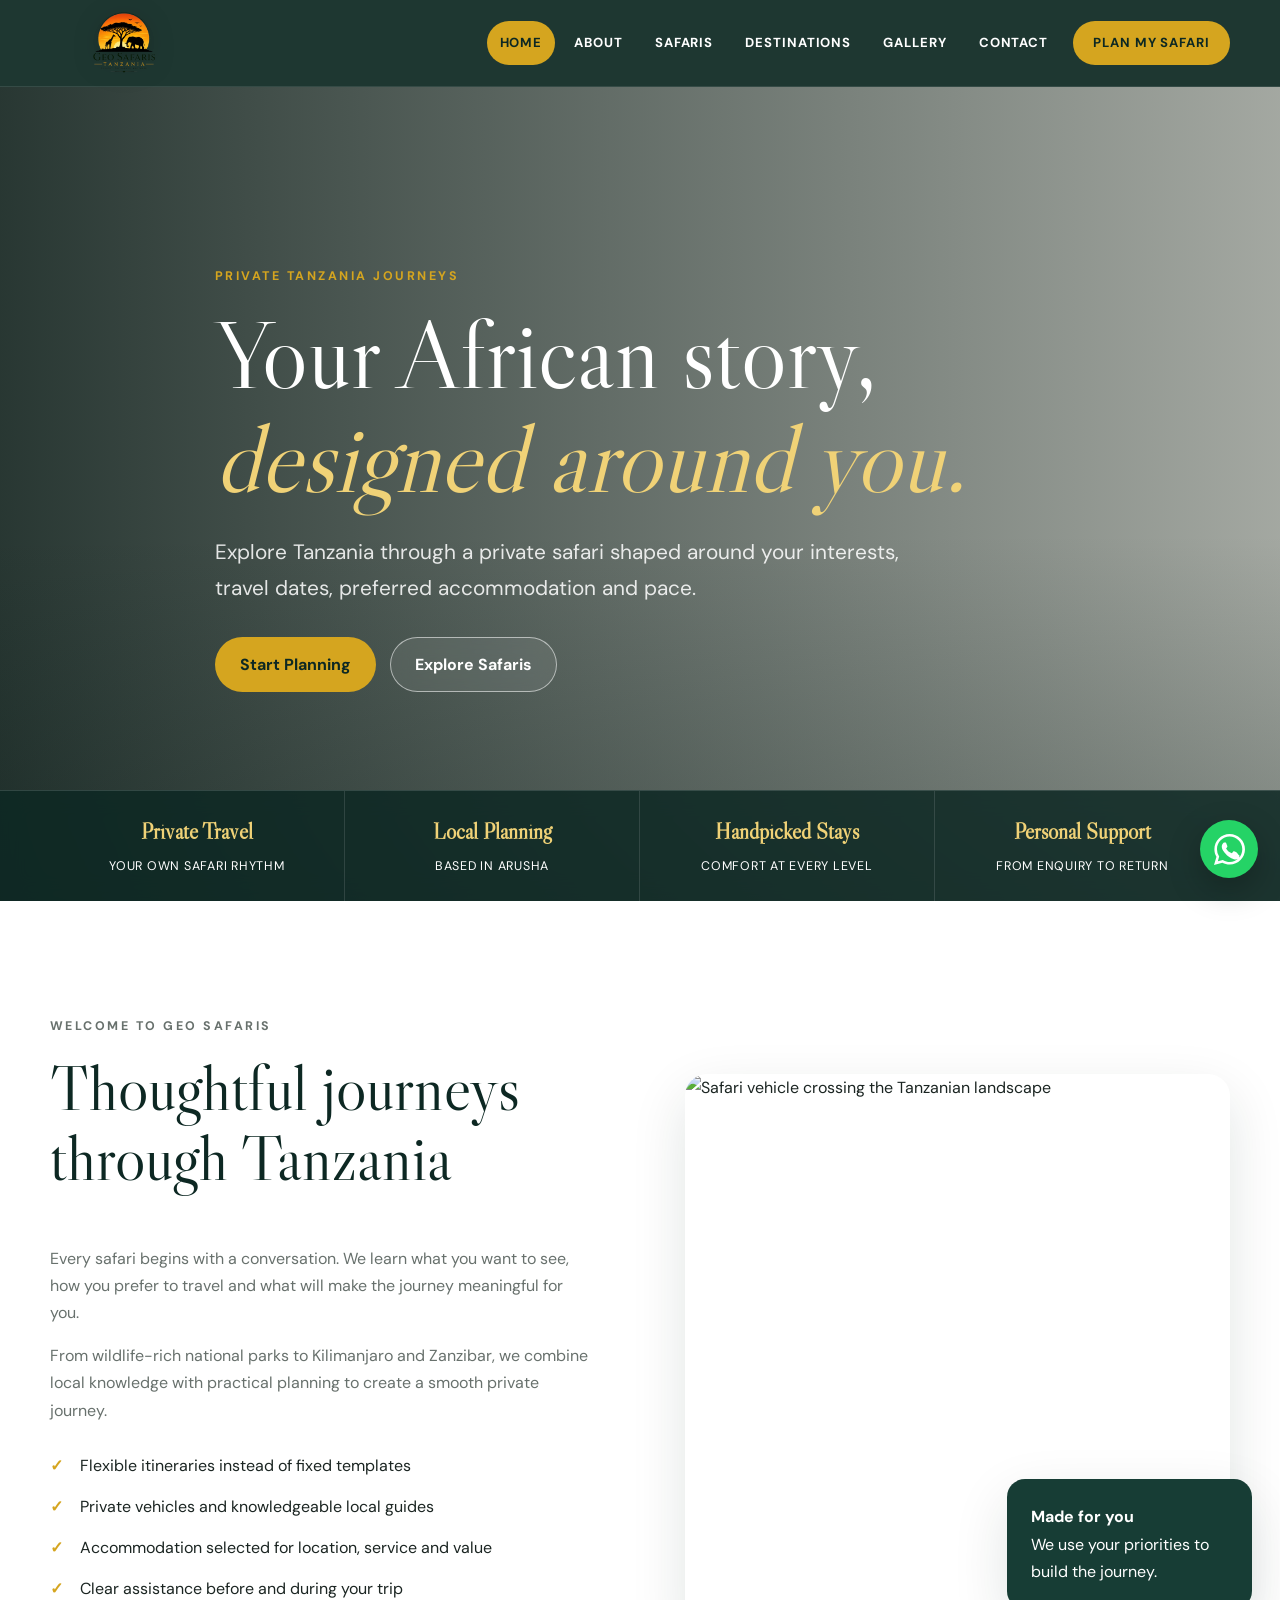
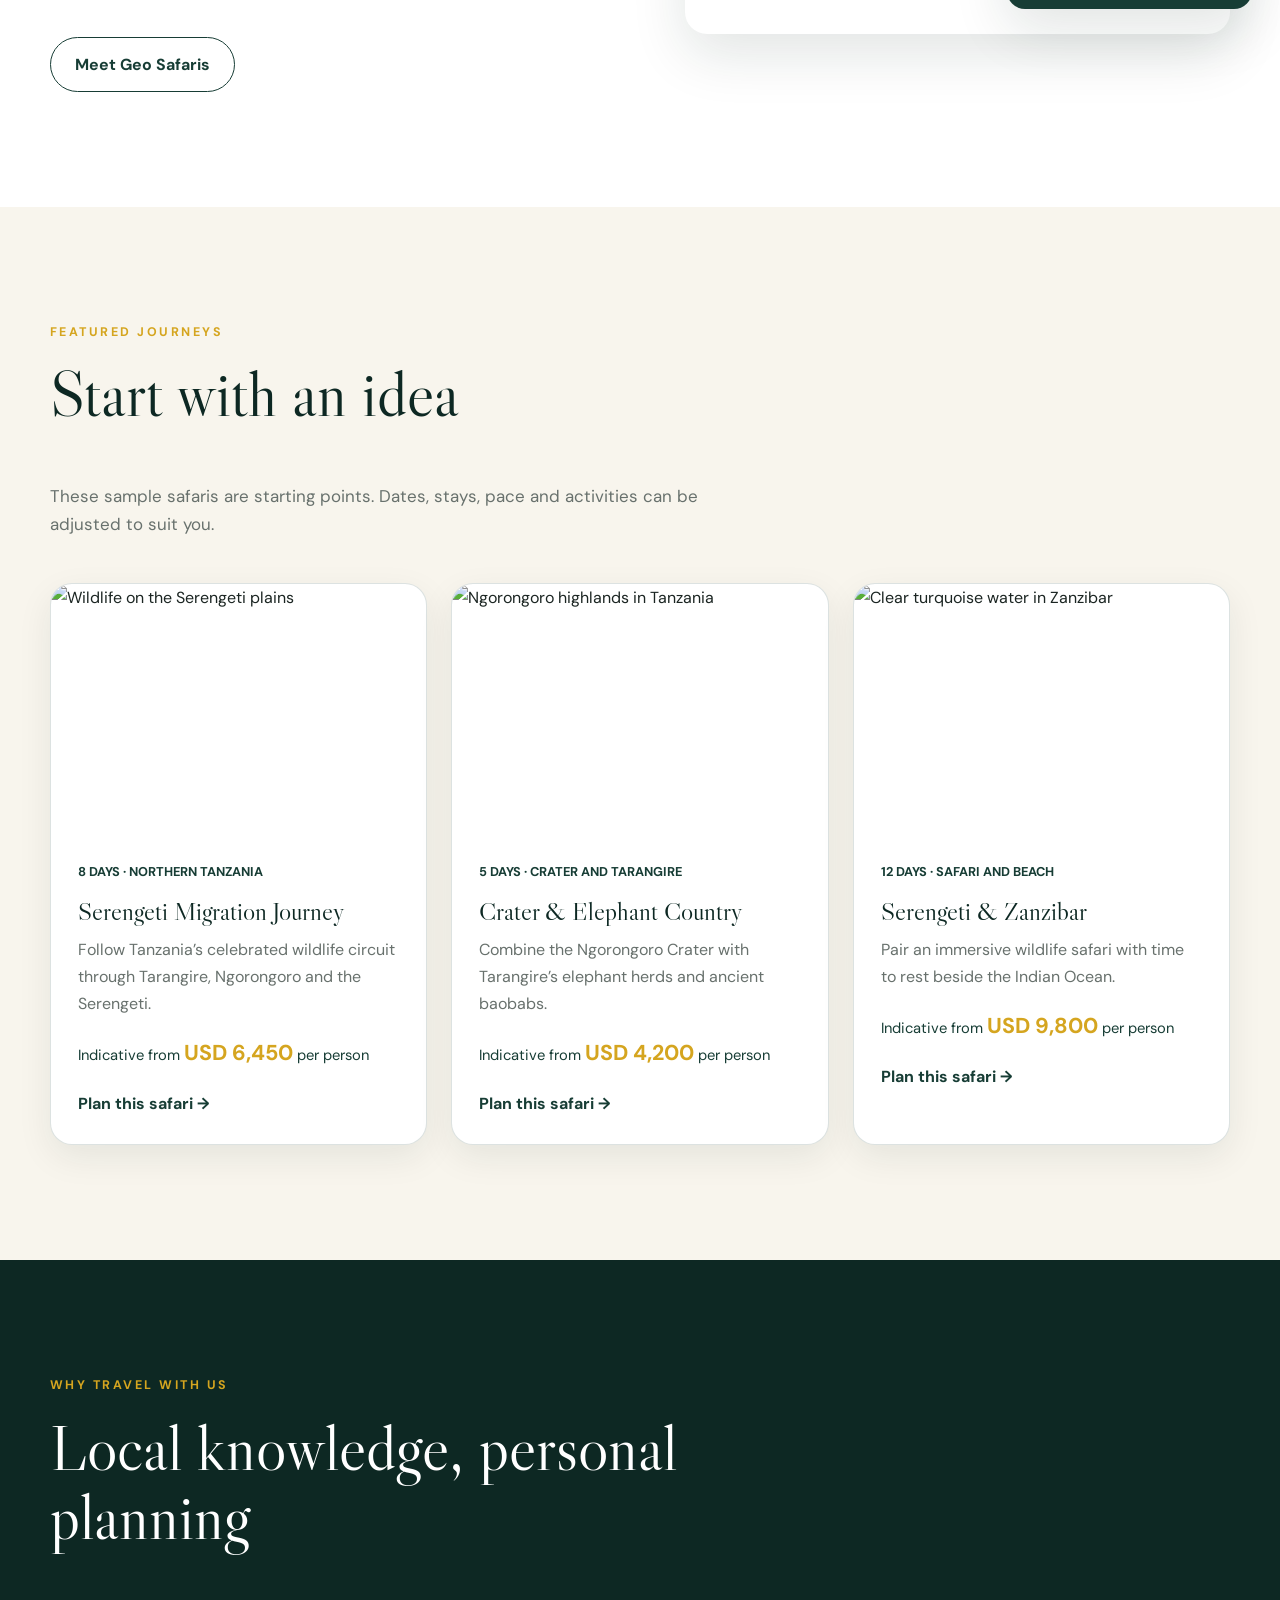
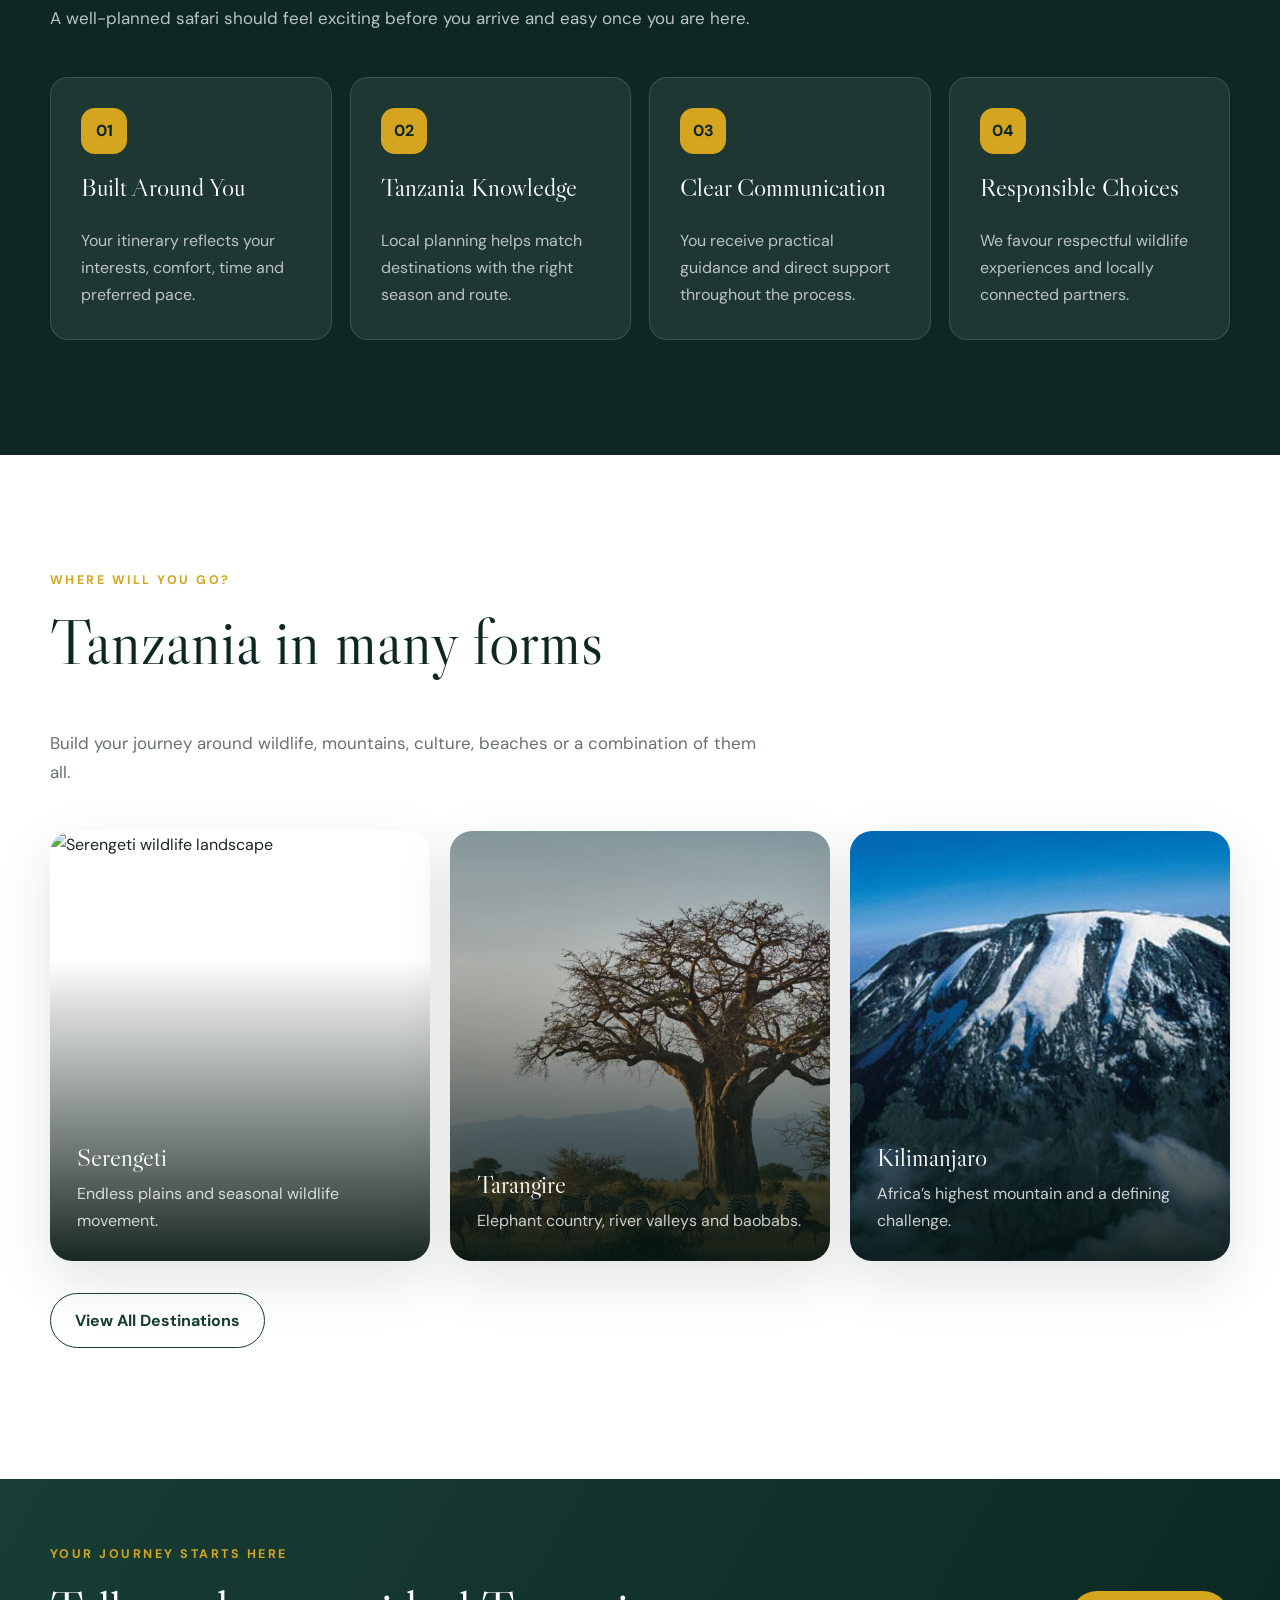
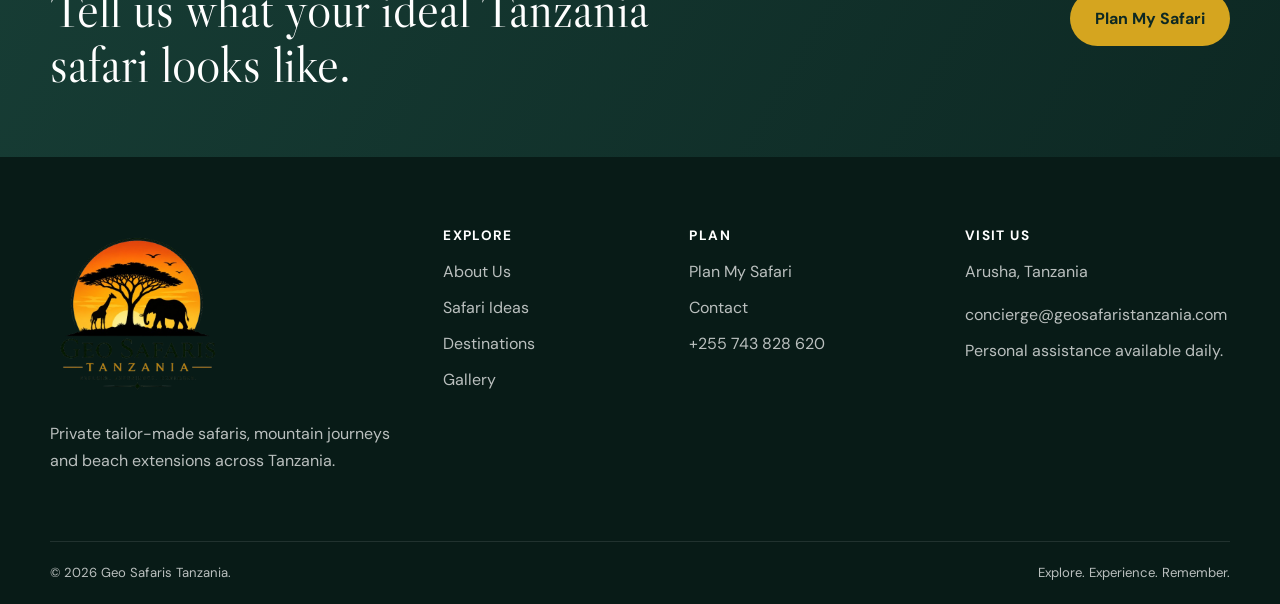
==== commit 2da80eb0: "Upload changes and delete old upload" ====
--- a/index.html
+++ b/index.html
@@ -1,571 +1,27 @@
 <!DOCTYPE html>
 <html lang="en">
 <head>
-    <meta charset="UTF-8">
-    <meta name="viewport" content="width=device-width, initial-scale=1.0">
-    <title>Geo Safaris Tanzania | Luxury African Safaris & Tailored Expeditions</title>
-    
-    <meta name="description" content="Experience premium, bespoke luxury safaris in Tanzania. Explore the Serengeti, Ngorongoro Crater, Mount Kilimanjaro, and Zanzibar with Geo Safaris Tanzania.">
-    <meta name="keywords" content="Tanzania safari, luxury safari, Serengeti luxury tour, Ngorongoro crater, Kilimanjaro trekking, Zanzibar beach holiday, premium Tanzania travel">
-    <meta name="author" content="Geo Safaris Tanzania">
-    <meta name="robots" content="index, follow">
-    
-    <meta property="og:type" content="website">
-    <meta property="og:url" content="https://geosafaristanzania.com/">
-    <meta property="og:title" content="Geo Safaris Tanzania | Luxury African Safaris">
-    <meta property="og:description" content="Embark on an extraordinary journey into the wild. Premium, tailormade wilderness expeditions across Tanzania's iconic landscapes.">
-    <meta property="og:image" content="https://images.unsplash.com/photo-1516426122078-c23e76319801?auto=format&fit=crop&w=1200&q=80">
-
-    <meta property="twitter:card" content="summary_large_image">
-    <meta property="twitter:url" content="https://geosafaristanzania.com/">
-    <meta property="twitter:title" content="Geo Safaris Tanzania | Luxury African Safaris">
-    <meta property="twitter:description" content="Embark on an extraordinary journey into the wild. Premium, tailormade wilderness expeditions across Tanzania's iconic landscapes.">
-    <meta property="twitter:image" content="https://images.unsplash.com/photo-1516426122078-c23e76319801?auto=format&fit=crop&w=1200&q=80">
-
-    <link rel="preconnect" href="https://fonts.googleapis.com">
-    <link rel="preconnect" href="https://fonts.gstatic.com" crossorigin>
-    <link href="https://fonts.googleapis.com/css2?family=Cormorant+Garamond:ital,wght@0,400;0,600;1,400&family=Montserrat:wght@300;400;500;600;700&display=swap" rel="stylesheet">
-    <link rel="stylesheet" href="https://cdnjs.cloudflare.com/ajax/libs/font-awesome/6.4.0/css/all.min.css">
-    
-    <link rel="stylesheet" href="style.css">
+  <meta charset="UTF-8"><meta name="viewport" content="width=device-width, initial-scale=1.0">
+  <meta name="description" content="Plan a private Tanzania safari with Geo Safaris. Explore Serengeti, Ngorongoro, Kilimanjaro and Zanzibar through a journey designed around you.">
+  <meta property="og:title" content="Geo Safaris Tanzania | Private Tailor-Made Safaris"><meta property="og:description" content="Private safaris, thoughtful planning and personal support across Tanzania."><meta property="og:image" content="https://images.unsplash.com/photo-1516426122078-c23e76319801?auto=format&fit=crop&w=1200&q=80"><meta property="og:type" content="website">
+  <title>Geo Safaris Tanzania | Private Tailor-Made Safaris</title><link rel="icon" href="asset/logo.png"><link rel="stylesheet" href="style.css">
+  <script type="application/ld+json">{"@context":"https://schema.org","@type":"TravelAgency","name":"Geo Safaris Tanzania","address":{"@type":"PostalAddress","addressLocality":"Arusha","addressCountry":"TZ"},"telephone":"+255743828620","email":"concierge@geosafaristanzania.com"}</script>
 </head>
 <body>
-
-    <header class="site-header" id="header">
-        <div class="header-container">
-            <a href="#" class="logo" aria-label="Geo Safaris Tanzania Home">
-                <span class="logo-main">GEO SAFARIS</span>
-                <span class="logo-sub">TANZANIA</span>
-            </a>
-            
-            <nav class="nav-menu" id="navMenu" aria-label="Main Navigation">
-                <ul class="nav-list">
-                    <li><a href="#hero" class="nav-link active">Home</a></li>
-                    <li><a href="#about" class="nav-link">About</a></li>
-                    <li><a href="#packages" class="nav-link">Packages</a></li>
-                    <li><a href="#destinations" class="nav-link">Destinations</a></li>
-                    <li><a href="#why-us" class="nav-link">Why Us</a></li>
-                    <li><a href="#gallery" class="nav-link">Gallery</a></li>
-                    <li><a href="#booking" class="nav-btn">Book Now</a></li>
-                </ul>
-            </nav>
-            
-            <button class="hamburger" id="hamburgerBtn" aria-expanded="false" aria-controls="navMenu" aria-label="Toggle navigation menu">
-                <span class="bar"></span>
-                <span class="bar"></span>
-                <span class="bar"></span>
-            </button>
-        </div>
-    </header>
-
-    <section class="hero" id="hero">
-        <div class="video-container">
-            <video autoplay loop muted playsinline poster="https://images.unsplash.com/photo-1547471080-7cc2caa01a7e?auto=format&fit=crop&w=1920&q=80" id="heroVideo">
-                <source src="https://assets.mixkit.co/videos/preview/mixkit-elephants-walking-in-the-savanna-43102-large.mp4" type="video/mp4">
-            </video>
-            <div class="hero-overlay"></div>
-        </div>
-        
-        <div class="hero-content">
-            <h1 class="hero-title reveal-fade">The Pinnacle of <br><span class="text-gold">Luxury Wild Expeditions</span></h1>
-            <p class="hero-subtitle reveal-fade">Discover Tanzania's untamed landscapes through tailored, immersive, high-end journeys designed exclusively for you.</p>
-            <div class="hero-ctas reveal-fade">
-                <a href="#packages" class="btn btn-primary">Explore Packages</a>
-                <a href="#booking" class="btn btn-secondary">Tailor Your Trip</a>
-            </div>
-        </div>
-
-        <div class="hero-stats-container container">
-            <div class="stat-card">
-                <span class="stat-number" data-target="15">0</span><span class="stat-plus">+</span>
-                <p class="stat-label">Years Experience</p>
-            </div>
-            <div class="stat-card">
-                <span class="stat-number" data-target="1200">0</span><span class="stat-plus">+</span>
-                <p class="stat-label">Luxury Safaris Completed</p>
-            </div>
-            <div class="stat-card">
-                <span class="stat-number" data-target="99">0</span><span class="stat-plus">%</span>
-                <p class="stat-label">Guest Satisfaction</p>
-            </div>
-            <div class="stat-card">
-                <span class="stat-number" data-target="45">0</span><span class="stat-plus">+</span>
-                <p class="stat-label">Bespoke Remote Camps</p>
-            </div>
-        </div>
-
-        <div class="scroll-indicator" aria-hidden="true">
-            <a href="#about" aria-label="Scroll down to About section">
-                <span class="mouse">
-                    <span class="wheel"></span>
-                </span>
-                <span class="arrow"></span>
-            </a>
-        </div>
-    </section>
-
-    <section class="about section-padding" id="about">
-        <div class="container grid-2">
-            <div class="about-text-column reveal-left">
-                <span class="section-tag">Uncompromising Luxury</span>
-                <h2 class="section-title">Redefining The Modern Safari Narrative</h2>
-                <p class="about-lead">Geo Safaris Tanzania designs unmatched private escapes across the most biologically rich ecosystems in East Africa. Our standard combines deep architectural bush authenticity with contemporary ultra-luxury.</p>
-                <p class="about-body">We bypass regular commercial tracks, flying you via exclusive private charters directly to pristine conservancies. Here, expert indigenous field guides unveil raw apex predatory interactions and elite seasonal migration crossings, completely insulated from mass tourist congestion.</p>
-                
-                <div class="about-features">
-                    <div class="feature-item">
-                        <div class="feature-icon-wrapper"><i class="fa-solid fa-plane-departure"></i></div>
-                        <div>
-                            <h3>Private Charter Fly-ins</h3>
-                            <p>Direct entry airstrip transfers avoiding long unpaved transits.</p>
-                        </div>
-                    </div>
-                    <div class="feature-item">
-                        <div class="feature-icon-wrapper"><i class="fa-solid fa-champagne-glasses"></i></div>
-                        <div>
-                            <h3>Elite Bush Hospitality</h3>
-                            <p>Ultra-premium properties, private chefs, and personalized butler services.</p>
-                        </div>
-                    </div>
-                </div>
-            </div>
-            
-            <div class="about-image-column reveal-right">
-                <div class="image-stack">
-                    <img data-src="https://images.unsplash.com/photo-1516426122078-c23e76319801?auto=format&fit=crop&w=800&q=80" alt="Luxury Safari Vehicle Game Drive" class="lazy-img img-main">
-                    <img data-src="https://images.unsplash.com/photo-1493976040374-85c8e12f0c0e?auto=format&fit=crop&w=600&q=80" alt="Premium Bush Tented Camp Lounge" class="lazy-img img-sub">
-                </div>
-            </div>
-        </div>
-    </section>
-
-    <section class="packages section-padding" id="packages">
-        <div class="container text-center">
-            <span class="section-tag">Curated Collections</span>
-            <h2 class="section-title text-white">Signature Wilderness Experiences</h2>
-            <p class="section-subtitle">Impeccably tailored routes leveraging optimum wildlife congestion windows and premier luxury lodging.</p>
-        </div>
-
-        <div class="container grid-3 margin-top-lg">
-            <div class="package-card reveal-up">
-                <div class="package-img-wrapper">
-                    <span class="package-badge">Most Popular</span>
-                    <img data-src="https://images.unsplash.com/photo-1547471080-7cc2caa01a7e?auto=format&fit=crop&w=800&q=80" alt="Serengeti Big Five Safari Route" class="lazy-img">
-                </div>
-                <div class="package-content">
-                    <span class="package-duration">8 Days / 7 Nights</span>
-                    <h3>The Ultimate Serengeti Migration Elite</h3>
-                    <p>Track the ancient wildebeest direct movement loops via luxury mobile under-canvas setups and private ranger escorts.</p>
-                    <div class="package-meta">
-                        <span class="meta-item"><i class="fa-solid fa-hotel"></i> 5★ Ultra Lodges</span>
-                        <span class="meta-item"><i class="fa-solid fa-camera"></i> Private Vehicle</span>
-                    </div>
-                    <div class="package-footer">
-                        <div class="package-price">
-                            <span class="price-from">From</span>
-                            <span class="price-value">$6,450</span>
-                            <span class="price-unit">/ pp</span>
-                        </div>
-                        <a href="#booking" class="btn btn-primary btn-sm package-book-trigger" data-tour="The Ultimate Serengeti Migration Elite">Enquire Now</a>
-                    </div>
-                </div>
-            </div>
-
-            <div class="package-card reveal-up" style="animation-delay: 0.1s;">
-                <div class="package-img-wrapper">
-                    <span class="package-badge">Connoisseur Choice</span>
-                    <img data-src="https://images.unsplash.com/photo-1534113414509-0eec2bfb493f?auto=format&fit=crop&w=800&q=80" alt="Crater Floor Luxury Escapes" class="lazy-img">
-                </div>
-                <div class="package-content">
-                    <span class="package-duration">5 Days / 4 Nights</span>
-                    <h3>Ngorongoro Crater & Tarangire Wilderness</h3>
-                    <p>Descending 600m into an ancient volcanic caldera floor containing over 30,000 resident large mammal populations.</p>
-                    <div class="package-meta">
-                        <span class="meta-item"><i class="fa-solid fa-hotel"></i> Signature Villas</span>
-                        <span class="meta-item"><i class="fa-solid fa-wine-glass"></i> All Inclusive</span>
-                    </div>
-                    <div class="package-footer">
-                        <div class="package-price">
-                            <span class="price-from">From</span>
-                            <span class="price-value">$4,200</span>
-                            <span class="price-unit">/ pp</span>
-                        </div>
-                        <a href="#booking" class="btn btn-primary btn-sm package-book-trigger" data-tour="Ngorongoro Crater & Tarangire Wilderness">Enquire Now</a>
-                    </div>
-                </div>
-            </div>
-
-            <div class="package-card reveal-up" style="animation-delay: 0.2s;">
-                <div class="package-img-wrapper">
-                    <span class="package-badge">Exclusive Honeymoon</span>
-                    <img data-src="https://images.unsplash.com/photo-1535262412227-85541e910204?auto=format&fit=crop&w=800&q=80" alt="Bush and Beach Zanzibar Safari" class="lazy-img">
-                </div>
-                <div class="package-content">
-                    <span class="package-duration">12 Days / 11 Nights</span>
-                    <h3>Sky & Sea Luxury: Bush to Zanzibar Paradise</h3>
-                    <p>The total juxtaposition of deep dust-born savanna tracking paired with overwater private resort villas on Zanzibar Island.</p>
-                    <div class="package-meta">
-                        <span class="meta-item"><i class="fa-solid fa-ship"></i> Private Yacht Tour</span>
-                        <span class="meta-item"><i class="fa-solid fa-spa"></i> Wellness Retreat</span>
-                    </div>
-                    <div class="package-footer">
-                        <div class="package-price">
-                            <span class="price-from">From</span>
-                            <span class="price-value">$9,800</span>
-                            <span class="price-unit">/ pp</span>
-                        </div>
-                        <a href="#booking" class="btn btn-primary btn-sm package-book-trigger" data-tour="Sky & Sea Luxury: Bush to Zanzibar Paradise">Enquire Now</a>
-                    </div>
-                </div>
-            </div>
-        </div>
-    </section>
-
-    <section class="destinations section-padding" id="destinations">
-        <div class="container text-center">
-            <span class="section-tag">Iconic Landscapes</span>
-            <h2 class="section-title">The Wonders of Tanzania</h2>
-            <p class="section-subtitle">Unrivaled access into the absolute standard-bearing conservation domains across the planet.</p>
-        </div>
-
-        <div class="container grid-3 margin-top-lg">
-            <div class="destination-card reveal-fade">
-                <img data-src="https://images.unsplash.com/photo-1504618223053-559bdef9dd5a?auto=format&fit=crop&w=600&q=80" alt="Serengeti National Park Plains" class="lazy-img">
-                <div class="destination-overlay">
-                    <div class="destination-info">
-                        <h3>Serengeti National Park</h3>
-                        <p>The theatre of the Endless Plains holding the largest biomass migration sequence across the world.</p>
-                        <button class="btn-readmore" data-target="modal-serengeti">Read More <i class="fa-solid fa-arrow-right"></i></button>
-                    </div>
-                </div>
-            </div>
-
-            <div class="destination-card reveal-fade">
-                <img data-src="https://images.unsplash.com/photo-1516426122078-c23e76319801?auto=format&fit=crop&w=600&q=80" alt="Ngorongoro Crater Floor View" class="lazy-img">
-                <div class="destination-overlay">
-                    <div class="destination-info">
-                        <h3>Ngorongoro Crater</h3>
-                        <p>An intact collapsed ancient volcanic caldera ecosystem providing supreme protection for the Black Rhino.</p>
-                        <button class="btn-readmore" data-target="modal-ngorongoro">Read More <i class="fa-solid fa-arrow-right"></i></button>
-                    </div>
-                </div>
-            </div>
-
-            <div class="destination-card reveal-fade">
-                <img data-src="https://images.unsplash.com/photo-1534113414509-0eec2bfb493f?auto=format&fit=crop&w=600&q=80" alt="Tarangire Elephants and Baobabs" class="lazy-img">
-                <div class="destination-overlay">
-                    <div class="destination-info">
-                        <h3>Tarangire National Park</h3>
-                        <p>Famed for iconic prehistoric Baobab tree silhouettes and colossal multi-generational elephant herds.</p>
-                        <button class="btn-readmore" data-target="modal-tarangire">Read More <i class="fa-solid fa-arrow-right"></i></button>
-                    </div>
-                </div>
-            </div>
-
-            <div class="destination-card reveal-fade">
-                <img data-src="https://images.unsplash.com/photo-1523805009345-7448845a9e53?auto=format&fit=crop&w=600&q=80" alt="Lake Manyara Flamingos" class="lazy-img">
-                <div class="destination-overlay">
-                    <div class="destination-info">
-                        <h3>Lake Manyara</h3>
-                        <p>A pristine soda lake containing vibrant pink flamingo colonies and rare tree-climbing lions.</p>
-                        <button class="btn-readmore" data-target="modal-manyara">Read More <i class="fa-solid fa-arrow-right"></i></button>
-                    </div>
-                </div>
-            </div>
-
-            <div class="destination-card reveal-fade">
-                <img data-src="https://images.unsplash.com/photo-1589553460732-5965c0e17440?auto=format&fit=crop&w=600&q=80" alt="Mount Kilimanjaro Summit Base" class="lazy-img">
-                <div class="destination-overlay">
-                    <div class="destination-info">
-                        <h3>Mount Kilimanjaro</h3>
-                        <p>The majestic rooftop of Africa. A snowcapped volcanic peak challenging structural endurance.</p>
-                        <button class="btn-readmore" data-target="modal-kilimanjaro">Read More <i class="fa-solid fa-arrow-right"></i></button>
-                    </div>
-                </div>
-            </div>
-
-            <div class="destination-card reveal-fade">
-                <img data-src="https://images.unsplash.com/photo-1540206351-d6465b3ac5c1?auto=format&fit=crop&w=600&q=80" alt="Zanzibar Beach Resort Luxury" class="lazy-img">
-                <div class="destination-overlay">
-                    <div class="destination-info">
-                        <h3>Zanzibar Archipelago</h3>
-                        <p>A post-safari oceanic sanctuary rich with historic spice trails and clear, turquoise-wrapped reef sands.</p>
-                        <button class="btn-readmore" data-target="modal-zanzibar">Read More <i class="fa-solid fa-arrow-right"></i></button>
-                    </div>
-                </div>
-            </div>
-        </div>
-    </section>
-
-    <section class="why-us section-padding" id="why-us">
-        <div class="container text-center">
-            <span class="section-tag">The Geo Safaris Distinction</span>
-            <h2 class="section-title text-white">Why Discriminating Travelers Select Us</h2>
-            <p class="section-subtitle">Engineering ultra-luxury operations requires technical precision and deep field alignment.</p>
-        </div>
-
-        <div class="container grid-3 margin-top-lg">
-            <div class="glass-card reveal-up">
-                <div class="glass-card-icon"><i class="fa-solid fa-shield-halved"></i></div>
-                <h3>Impeccable Field Safety</h3>
-                <p>Equipped with elite satellite backup infrastructure and AMREF Flying Doctors direct medical extraction protocols across all tracks.</p>
-            </div>
-            
-            <div class="glass-card reveal-up" style="animation-delay: 0.1s;">
-                <div class="glass-card-icon"><i class="fa-solid fa-truck-monster"></i></div>
-                <h3>Custom Class-A Land Cruisers</h3>
-                <p>Modified heavy fleet configurations boasting custom internal suspension, on-board refrigeration setups, and high-wattage power grids.</p>
-            </div>
-
-            <div class="glass-card reveal-up" style="animation-delay: 0.2s;">
-                <div class="glass-card-icon"><i class="fa-solid fa-leaf"></i></div>
-                <h3>Conscious Conservation</h3>
-                <p>A portion of operational booking margins directly sustains local community education initiatives and anti-poaching field patrols.</p>
-            </div>
-        </div>
-    </section>
-
-    <section class="testimonials section-padding">
-        <div class="container text-center">
-            <span class="section-tag">Guest Discretion Accounts</span>
-            <h2 class="section-title">Endorsements from the Field</h2>
-        </div>
-
-        <div class="container testimonial-slider-wrapper reveal-fade">
-            <div class="testimonial-slider" id="testimonialSlider">
-                <div class="testimonial-slide active">
-                    <div class="rating-stars">
-                        <i class="fa-solid fa-star"></i><i class="fa-solid fa-star"></i><i class="fa-solid fa-star"></i><i class="fa-solid fa-star"></i><i class="fa-solid fa-star"></i>
-                    </div>
-                    <blockquote class="testimonial-text">
-                        "The absolute gold standard of custom travel. Geo Safaris managed our private family flight tracking effortlessly across the western Serengeti corridor. Every meal prepared by our private camp chef exceeded five-star urban standards."
-                    </blockquote>
-                    <div class="testimonial-author">
-                        <span class="author-name">Lord Alistair Sterling</span>
-                        <span class="author-origin">London, UK</span>
-                    </div>
-                </div>
-
-                <div class="testimonial-slide">
-                    <div class="rating-stars">
-                        <i class="fa-solid fa-star"></i><i class="fa-solid fa-star"></i><i class="fa-solid fa-star"></i><i class="fa-solid fa-star"></i><i class="fa-solid fa-star"></i>
-                    </div>
-                    <blockquote class="testimonial-text">
-                        "We were completely blown away by our guide's tactical tracking proficiency. We photographed apex leopard interactions completely isolated from any neighboring tourist traffic. Simply magnificent execution."
-                    </blockquote>
-                    <div class="testimonial-author">
-                        <span class="author-name">Dr. Elena Rostova</span>
-                        <span class="author-origin">Zurich, Switzerland</span>
-                    </div>
-                </div>
-
-                <div class="testimonial-slide">
-                    <div class="rating-stars">
-                        <i class="fa-solid fa-star"></i><i class="fa-solid fa-star"></i><i class="fa-solid fa-star"></i><i class="fa-solid fa-star"></i><i class="fa-solid fa-star"></i>
-                    </div>
-                    <blockquote class="testimonial-text">
-                        "The transition from high dust-born savanna tracking in Ngorongoro into overwater villas in Zanzibar was flawlessly executed via private charter aircraft. Absolute luxury from start to finish."
-                    </blockquote>
-                    <div class="testimonial-author">
-                        <span class="author-name">Marcus & Sarah Vance</span>
-                        <span class="author-origin">New York, USA</span>
-                    </div>
-                </div>
-            </div>
-
-            <div class="slider-controls">
-                <button class="slider-btn prev-btn" id="prevSlide" aria-label="Previous Testimonial"><i class="fa-solid fa-chevron-left"></i></button>
-                <div class="slider-dots" id="sliderDots"></div>
-                <button class="slider-btn next-btn" id="nextSlide" aria-label="Next Testimonial"><i class="fa-solid fa-chevron-right"></i></button>
-            </div>
-        </div>
-    </section>
-
-    <section class="gallery section-padding" id="gallery">
-        <div class="container text-center">
-            <span class="section-tag">Visual Archives</span>
-            <h2 class="section-title">Capturing The Wilderness Essence</h2>
-            <p class="section-subtitle">Real imagery documented on location during signature Geo Safaris client operations.</p>
-        </div>
-
-        <div class="container masonry-gallery margin-top-lg">
-            <div class="gallery-item reveal-fade" data-index="0">
-                <img data-src="https://images.unsplash.com/photo-1547471080-7cc2caa01a7e?auto=format&fit=crop&w=600&q=80" alt="Majestic Elephant close up" class="lazy-img">
-                <div class="gallery-hover"><i class="fa-solid fa-expand"></i></div>
-            </div>
-            <div class="gallery-item reveal-fade" data-index="1">
-                <img data-src="https://images.unsplash.com/photo-1516426122078-c23e76319801?auto=format&fit=crop&w=600&q=100" alt="Safari Landcruiser on track" class="lazy-img">
-                <div class="gallery-hover"><i class="fa-solid fa-expand"></i></div>
-            </div>
-            <div class="gallery-item reveal-fade" data-index="2">
-                <img data-src="https://images.unsplash.com/photo-1493976040374-85c8e12f0c0e?auto=format&fit=crop&w=600&q=80" alt="Luxury Bush tent configuration" class="lazy-img">
-                <div class="gallery-hover"><i class="fa-solid fa-expand"></i></div>
-            </div>
-            <div class="gallery-item reveal-fade" data-index="3">
-                <img data-src="https://images.unsplash.com/photo-1602491453631-e2a5ad90a131?auto=format&fit=crop&w=600&q=80" alt="Leopard pacing on tree branch" class="lazy-img">
-                <div class="gallery-hover"><i class="fa-solid fa-expand"></i></div>
-            </div>
-            <div class="gallery-item reveal-fade" data-index="4">
-                <img data-src="https://images.unsplash.com/photo-1534113414509-0eec2bfb493f?auto=format&fit=crop&w=600&q=80" alt="Pride of lions sleeping" class="lazy-img">
-                <div class="gallery-hover"><i class="fa-solid fa-expand"></i></div>
-            </div>
-            <div class="gallery-item reveal-fade" data-index="5">
-                <img data-src="https://images.unsplash.com/photo-1540206351-d6465b3ac5c1?auto=format&fit=crop&w=600&q=80" alt="Zanzibar clear turquoise waters" class="lazy-img">
-                <div class="gallery-hover"><i class="fa-solid fa-expand"></i></div>
-            </div>
-        </div>
-    </section>
-
-    <section class="booking section-padding" id="booking">
-        <div class="container grid-2">
-            <div class="booking-text reveal-left">
-                <span class="section-tag">Bespoke Consultations</span>
-                <h2 class="section-title text-white">Begin Engineering Your Custom Journey</h2>
-                <p>Every journey is drawn up dynamically from a blank canvas. Provide your core logistical constraints below, and our luxury trip designers will assemble your initial itinerary option framework within 12 hours.</p>
-                
-                <div class="booking-guarantees">
-                    <div class="guarantee-item">
-                        <i class="fa-solid fa-circle-check"></i>
-                        <span>Zero Obligation Drafting</span>
-                    </div>
-                    <div class="guarantee-item">
-                        <i class="fa-solid fa-circle-check"></i>
-                        <span>100% Tailored Private Operations</span>
-                    </div>
-                </div>
-
-                <div class="whatsapp-direct-box">
-                    <p>Prefer instant coordination? Bypass the layout grid and message our lead operations director directly via encrypted link:</p>
-                    <a href="https://wa.me/255743828620?text=Hello%20Geo%20Safaris%20Tanzania%2C%20I'm%20interested%20in%20planning%20a%20luxury%20safari." target="_blank" class="whatsapp-direct-btn" rel="noopener">
-                        <i class="fa-brands fa-whatsapp"></i> Chat Live: Operations Desk
-                    </a>
-                </div>
-            </div>
-
-            <div class="booking-form-wrapper reveal-right">
-                <form id="safariBookingForm" class="booking-form" novalidate>
-                    <div class="form-group">
-                        <label for="fullName">Full Name *</label>
-                        <input type="text" id="fullName" name="fullName" required placeholder="e.g., Jonathan Vance" aria-required="true">
-                        <span class="error-msg" id="nameError">Name entry required</span>
-                    </div>
-
-                    <div class="form-group">
-                        <label for="country">Country of Residence *</label>
-                        <input type="text" id="country" name="country" required placeholder="e.g., United States" aria-required="true">
-                        <span class="error-msg" id="countryError">Country entry required</span>
-                    </div>
-
-                    <div class="form-row grid-2">
-                        <div class="form-group">
-                            <label for="travelDate">Target Travel Date *</label>
-                            <input type="date" id="travelDate" name="travelDate" required aria-required="true">
-                            <span class="error-msg" id="dateError">Select valid future date</span>
-                        </div>
-                        <div class="form-group">
-                            <label for="travelers">Total Travelers *</label>
-                            <input type="number" id="travelers" name="travelers" min="1" max="30" required value="2" aria-required="true">
-                            <span class="error-msg" id="travelersError">Minimum 1 traveler required</span>
-                        </div>
-                    </div>
-
-                    <div class="form-group">
-                        <label for="tourType">Preferred Custom Tour Structure *</label>
-                        <select id="tourType" name="tourType" required aria-required="true">
-                            <option value="">-- Choose Signature Sequence --</option>
-                            <option value="The Ultimate Serengeti Migration Elite">The Ultimate Serengeti Migration Elite</option>
-                            <option value="Ngorongoro Crater & Tarangire Wilderness">Ngorongoro Crater & Tarangire Wilderness</option>
-                            <option value="Sky & Sea Luxury: Bush to Zanzibar Paradise">Sky & Sea Luxury: Bush to Zanzibar Paradise</option>
-                            <option value="Fully Bespoke Luxury Tailored Expedition">Fully Bespoke Luxury Tailored Expedition</option>
-                        </select>
-                        <span class="error-msg" id="tourError">Please select an itinerary layout</span>
-                    </div>
-
-                    <div class="form-group">
-                        <label for="userMessage">Special Customization Requirements</label>
-                        <textarea id="userMessage" name="userMessage" rows="4" placeholder="Mention any specific pacing demands, accessibility conditions, or luxury property preferences..."></textarea>
-                    </div>
-
-                    <button type="submit" class="btn btn-primary btn-block">
-                        <i class="fa-brands fa-whatsapp"></i> Dispatch Request via WhatsApp
-                    </button>
-                </form>
-            </div>
-        </div>
-    </section>
-
-    <div class="modal" id="destinationModal" role="dialog" aria-modal="true" aria-hidden="true">
-        <div class="modal-overlay"></div>
-        <div class="modal-wrapper">
-            <button class="modal-close-btn" aria-label="Close modal">&times;</button>
-            <div class="modal-body-content">
-                </div>
-        </div>
-    </div>
-
-    <div class="lightbox" id="lightboxModal" role="dialog" aria-modal="true" aria-hidden="true">
-        <button class="lightbox-close" aria-label="Close image viewer">&times;</button>
-        <button class="lightbox-nav lightbox-prev" aria-label="Previous image"><i class="fa-solid fa-chevron-left"></i></button>
-        <div class="lightbox-content">
-            <img src="" alt="Enlarged Luxury View" id="lightboxImg">
-        </div>
-        <button class="lightbox-nav lightbox-next" aria-label="Next image"><i class="fa-solid fa-chevron-right"></i></button>
-    </div>
-
-    <footer class="site-footer">
-        <div class="container grid-4">
-            <div class="footer-brand">
-                <a href="#" class="logo">
-                    <span class="logo-main">GEO SAFARIS</span>
-                    <span class="logo-sub">TANZANIA</span>
-                </a>
-                <p class="footer-desc">Premium customized tracking safaris and luxury lodge routing across East Africa's premier wilderness domains.</p>
-                <div class="footer-socials">
-                    <a href="#" aria-label="Instagram Page"><i class="fa-brands fa-instagram"></i></a>
-                    <a href="#" aria-label="Facebook Page"><i class="fa-brands fa-facebook-f"></i></a>
-                    <a href="#" aria-label="TripAdvisor Profile"><i class="fa-brands fa-tripadvisor"></i></a>
-                    <a href="#" aria-label="YouTube Channel"><i class="fa-brands fa-youtube"></i></a>
-                </div>
-            </div>
-
-            <div class="footer-links">
-                <h3>Quick Links</h3>
-                <ul>
-                    <li><a href="#hero">Home Base</a></li>
-                    <li><a href="#about">Our Credentials</a></li>
-                    <li><a href="#packages">Signature Routes</a></li>
-                    <li><a href="#destinations">Conservation Areas</a></li>
-                    <li><a href="#gallery">Visual Archives</a></li>
-                </ul>
-            </div>
-
-            <div class="footer-links">
-                <h3>Our Destination Targets</h3>
-                <ul>
-                    <li><a href="#destinations">Serengeti Plains</a></li>
-                    <li><a href="#destinations">Ngorongoro Caldera</a></li>
-                    <li><a href="#destinations">Tarangire Ecosystem</a></li>
-                    <li><a href="#destinations">Kilimanjaro Ascent</a></li>
-                    <li><a href="#destinations">Zanzibar Private Villas</a></li>
-                </ul>
-            </div>
-
-            <div class="footer-contact">
-                <h3>Operations Base</h3>
-                <p><i class="fa-solid fa-location-dot"></i> Arusha, Tanzania</p>
-                <p><i class="fa-solid fa-phone"></i> +255 743 828 620</p>
-                <p><i class="fa-solid fa-envelope"></i> concierge@geosafaristanzania.com</p>
-                <p class="footer-hours"><i class="fa-solid fa-clock"></i> Concierge Line: 24/7 Monitoring</p>
-            </div>
-        </div>
-
-        <div class="footer-bottom text-center">
-            <div class="container">
-                <p>&copy; 2026 Geo Safaris Tanzania. All Rights Reserved. Engineered for Ultra-Luxury Safaris.</p>
-            </div>
-        </div>
-    </footer>
-
-    <script src="script.js"></script>
-</body>
-</html>
+  <a class="skip-link" href="#main-content">Skip to content</a>
+  <header class="site-header"><nav class="container nav-wrap" aria-label="Main navigation"><a class="brand" href="index.html" aria-label="Geo Safaris Tanzania home"><img src="asset/logo.png" alt="Geo Safaris Tanzania"></a><button class="menu-toggle" type="button" aria-label="Open navigation" aria-expanded="false" aria-controls="main-menu"><span></span><span></span><span></span></button><ul class="nav-menu" id="main-menu"><li><a class="active" aria-current="page" href="index.html">Home</a></li><li><a href="about.html">About</a></li><li><a href="packages.html">Safaris</a></li><li><a href="destinations.html">Destinations</a></li><li><a href="gallery.html">Gallery</a></li><li><a href="contact.html">Contact</a></li><li><a class="nav-cta" href="plan-safari.html">Plan My Safari</a></li></ul></nav></header>
+  <main id="main-content">
+    <section class="hero" style="--hero:url('https://images.unsplash.com/photo-1547471080-7cc2caa01a7e?auto=format&fit=crop&w=1920&q=82')"><div class="container hero-content"><p class="eyebrow">Private Tanzania journeys</p><h1>Your African story, <span>designed around you.</span></h1><p class="hero-text">Explore Tanzania through a private safari shaped around your interests, travel dates, preferred accommodation and pace.</p><div class="hero-actions"><a class="button button-primary" href="plan-safari.html">Start Planning</a><a class="button button-secondary" href="packages.html">Explore Safaris</a></div></div><div class="trust-bar"><div class="container trust-grid"><div><strong>Private Travel</strong><span>Your own safari rhythm</span></div><div><strong>Local Planning</strong><span>Based in Arusha</span></div><div><strong>Handpicked Stays</strong><span>Comfort at every level</span></div><div><strong>Personal Support</strong><span>From enquiry to return</span></div></div></div></section>
+    <section class="section section-white"><div class="container split"><div class="split-content"><p class="eyebrow">Welcome to Geo Safaris</p><h2>Thoughtful journeys through Tanzania</h2><p>Every safari begins with a conversation. We learn what you want to see, how you prefer to travel and what will make the journey meaningful for you.</p><p>From wildlife-rich national parks to Kilimanjaro and Zanzibar, we combine local knowledge with practical planning to create a smooth private journey.</p><ul class="feature-list"><li>Flexible itineraries instead of fixed templates</li><li>Private vehicles and knowledgeable local guides</li><li>Accommodation selected for location, service and value</li><li>Clear assistance before and during your trip</li></ul><a class="button button-outline" href="about.html">Meet Geo Safaris</a></div><div class="split-media"><img src="https://images.unsplash.com/photo-1534113414509-0eec2bfb493f?auto=format&fit=crop&w=1000&q=82" alt="Safari vehicle crossing the Tanzanian landscape" loading="lazy"><div class="media-note"><strong>Made for you</strong><br>We use your priorities to build the journey.</div></div></div></section>
+    <section class="section"><div class="container"><div class="section-intro"><p class="eyebrow">Featured journeys</p><h2>Start with an idea</h2><p>These sample safaris are starting points. Dates, stays, pace and activities can be adjusted to suit you.</p></div><div class="cards-3">
+      <article class="card"><img src="https://images.unsplash.com/photo-1516426122078-c23e76319801?auto=format&fit=crop&w=900&q=82" alt="Wildlife on the Serengeti plains" loading="lazy"><div class="card-body"><div class="card-meta">8 days · Northern Tanzania</div><h3>Serengeti Migration Journey</h3><p>Follow Tanzania’s celebrated wildlife circuit through Tarangire, Ngorongoro and the Serengeti.</p><span class="price">Indicative from <strong>USD 6,450</strong> per person</span><a class="link-arrow" href="plan-safari.html?tour=Serengeti%20Migration%20Journey">Plan this safari →</a></div></article>
+      <article class="card"><img src="https://images.unsplash.com/photo-1535262412227-85541e910204?auto=format&fit=crop&w=900&q=82" alt="Ngorongoro highlands in Tanzania" loading="lazy"><div class="card-body"><div class="card-meta">5 days · Crater and Tarangire</div><h3>Crater & Elephant Country</h3><p>Combine the Ngorongoro Crater with Tarangire’s elephant herds and ancient baobabs.</p><span class="price">Indicative from <strong>USD 4,200</strong> per person</span><a class="link-arrow" href="plan-safari.html?tour=Crater%20and%20Elephant%20Country">Plan this safari →</a></div></article>
+      <article class="card"><img src="https://images.unsplash.com/photo-1540206351-d6465b3ac5c1?auto=format&fit=crop&w=900&q=82" alt="Clear turquoise water in Zanzibar" loading="lazy"><div class="card-body"><div class="card-meta">12 days · Safari and beach</div><h3>Serengeti & Zanzibar</h3><p>Pair an immersive wildlife safari with time to rest beside the Indian Ocean.</p><span class="price">Indicative from <strong>USD 9,800</strong> per person</span><a class="link-arrow" href="plan-safari.html?tour=Serengeti%20and%20Zanzibar">Plan this safari →</a></div></article>
+    </div></div></section>
+    <section class="section section-dark"><div class="container"><div class="section-intro"><p class="eyebrow">Why travel with us</p><h2>Local knowledge, personal planning</h2><p>A well-planned safari should feel exciting before you arrive and easy once you are here.</p></div><div class="value-grid"><article class="value-card"><span>01</span><h3>Built Around You</h3><p>Your itinerary reflects your interests, comfort, time and preferred pace.</p></article><article class="value-card"><span>02</span><h3>Tanzania Knowledge</h3><p>Local planning helps match destinations with the right season and route.</p></article><article class="value-card"><span>03</span><h3>Clear Communication</h3><p>You receive practical guidance and direct support throughout the process.</p></article><article class="value-card"><span>04</span><h3>Responsible Choices</h3><p>We favour respectful wildlife experiences and locally connected partners.</p></article></div></div></section>
+    <section class="section section-white"><div class="container"><div class="section-intro"><p class="eyebrow">Where will you go?</p><h2>Tanzania in many forms</h2><p>Build your journey around wildlife, mountains, culture, beaches or a combination of them all.</p></div><div class="destination-grid"><article class="destination-card"><img src="https://images.unsplash.com/photo-1516426122078-c23e76319801?auto=format&fit=crop&w=800&q=82" alt="Serengeti wildlife landscape" loading="lazy"><div class="destination-copy"><h3>Serengeti</h3><p>Endless plains and seasonal wildlife movement.</p></div></article><article class="destination-card"><img src="asset/tarangire.jpeg" alt="Tarangire National Park landscape" loading="lazy"><div class="destination-copy"><h3>Tarangire</h3><p>Elephant country, river valleys and baobabs.</p></div></article><article class="destination-card"><img src="asset/Kilimanjaro.jpeg" alt="Mount Kilimanjaro in Tanzania" loading="lazy"><div class="destination-copy"><h3>Kilimanjaro</h3><p>Africa’s highest mountain and a defining challenge.</p></div></article></div><p style="margin-top:32px"><a class="button button-outline" href="destinations.html">View All Destinations</a></p></div></section>
+    <section class="quote-band"><div class="container quote-inner"><div><p class="eyebrow">Your journey starts here</p><h2>Tell us what your ideal Tanzania safari looks like.</h2></div><a class="button button-primary" href="plan-safari.html">Plan My Safari</a></div></section>
+  </main>
+  <footer class="site-footer"><div class="container footer-grid"><div><img class="footer-logo" src="asset/logo.png" alt="Geo Safaris Tanzania"><p>Private tailor-made safaris, mountain journeys and beach extensions across Tanzania.</p></div><div><h3>Explore</h3><a href="about.html">About Us</a><a href="packages.html">Safari Ideas</a><a href="destinations.html">Destinations</a><a href="gallery.html">Gallery</a></div><div><h3>Plan</h3><a href="plan-safari.html">Plan My Safari</a><a href="contact.html">Contact</a><a href="tel:+255743828620">+255 743 828 620</a></div><div><h3>Visit Us</h3><p>Arusha, Tanzania</p><a href="mailto:concierge@geosafaristanzania.com">concierge@geosafaristanzania.com</a><p>Personal assistance available daily.</p></div></div><div class="container footer-bottom"><span>© <span id="current-year"></span> Geo Safaris Tanzania.</span><span>Explore. Experience. Remember.</span></div></footer>
+  <a class="whatsapp-float" href="https://wa.me/255743828620?text=Hello%20Geo%20Safaris%20Tanzania%2C%20I%20would%20like%20to%20plan%20a%20safari." target="_blank" rel="noopener" aria-label="Chat with Geo Safaris Tanzania on WhatsApp"><svg viewBox="0 0 24 24" aria-hidden="true"><path d="M20.5 3.5A11.8 11.8 0 0 0 12.1 0C5.6 0 .3 5.3.3 11.8c0 2.1.5 4.1 1.6 5.9L0 24l6.5-1.7c1.7.9 3.6 1.4 5.6 1.4h.1c6.5 0 11.8-5.3 11.8-11.8 0-3.2-1.2-6.1-3.5-8.4Zm-8.3 18.2c-1.8 0-3.5-.5-5-1.4l-.4-.2-3.8 1 1-3.7-.2-.4a9.7 9.7 0 0 1-1.5-5.2C2.3 6.4 6.7 2 12.1 2c5.4 0 9.8 4.4 9.8 9.8 0 5.5-4.4 9.9-9.7 9.9Zm5.4-7.4c-.3-.1-1.7-.8-2-.9-.3-.1-.5-.1-.7.2l-.9 1.1c-.2.2-.3.2-.6.1-1.7-.8-2.8-1.5-3.9-3.4-.3-.5.3-.5.8-1.6.1-.2 0-.4 0-.6L9.4 7c-.2-.6-.5-.5-.7-.5h-.6c-.2 0-.6.1-.9.4-.3.3-1.2 1.2-1.2 2.9s1.3 3.4 1.4 3.6c.2.2 2.5 3.8 6 5.3 2.3 1 3.2 1.1 4.2.8.7-.1 1.7-.7 1.9-1.4.2-.7.2-1.3.2-1.4-.1-.2-.3-.3-.6-.4Z"/></svg></a><script src="script.js"></script>
+</body></html>
--- a/style.css
+++ b/style.css
@@ -1,1446 +1,208 @@
+@import url('https://fonts.googleapis.com/css2?family=DM+Sans:wght@400;500;600;700&family=Libre+Caslon+Display&display=swap');
+
 :root {
-    --safari-gold: #D4A017;
-    --deep-green: #1E3A34;
-    --sunset-orange: #E67E22;
-    --ivory-white: #FDFBF7;
-    --dark-charcoal: #1A1A1A;
-    --soft-gray: #E5E5E5;
-    
-    --font-heading: 'Cormorant Garamond', serif;
-    --font-body: 'Montserrat', sans-serif;
-    
-    --transition-smooth: all 0.4s cubic-bezier(0.25, 1, 0.5, 1);
-    --transition-fast: all 0.2s ease;
-    --glass-background: rgba(30, 58, 52, 0.45);
-    --glass-border: rgba(212, 160, 23, 0.2);
-    --box-shadow-luxury: 0 20px 40px rgba(0,0,0,0.3);
-}
-
-/* Base Reset Overrides */
-* {
-    box-sizing: border-box;
-    margin: 0;
-    padding: 0;
-}
-
-html {
-    scroll-behavior: smooth;
-    font-size: 16px;
-    background-color: var(--ivory-white);
-    color: var(--dark-charcoal);
-    font-family: var(--font-body);
-}
-
-body {
-    overflow-x: hidden;
-    line-height: 1.7;
-    -webkit-font-smoothing: antialiased;
-}
-
-/* Semantic Typography Standards */
-h1, h2, h3, h4 {
-    font-family: var(--font-heading);
-    font-weight: 600;
-    line-height: 1.2;
-    color: var(--deep-green);
-}
-
-a {
-    text-decoration: none;
-    color: inherit;
-    transition: var(--transition-fast);
-}
-
-img {
-    max-width: 100%;
-    display: block;
-}
-
-ul {
-    list-style: none;
-}
-
-/* Global Grid Utilities */
-.container {
-    width: 100%;
-    max-width: 1300px;
-    margin: 0 auto;
-    padding: 0 2rem;
-}
-
-.section-padding {
-    padding: 8rem 0;
-}
-
-.text-center { text-align: center; }
-.text-white { color: var(--ivory-white) !important; }
-.text-gold { color: var(--safari-gold) !important; }
-.margin-top-lg { margin-top: 4rem; }
-
-.grid-2 {
-    display: grid;
-    grid-template-columns: repeat(2, 1fr);
-    gap: 4rem;
-    align-items: center;
-}
-
-.grid-3 {
-    display: grid;
-    grid-template-columns: repeat(3, 1fr);
-    gap: 2.5rem;
-}
-
-.grid-4 {
-    display: grid;
-    grid-template-columns: repeat(4, 1fr);
-    gap: 2rem;
-}
-
-/* Reusable Components & Premium Buttons */
-.section-tag {
-    font-family: var(--font-body);
-    font-size: 0.85rem;
-    font-weight: 700;
-    text-transform: uppercase;
-    letter-spacing: 4px;
-    color: var(--safari-gold);
-    display: inline-block;
-    margin-bottom: 1rem;
-}
-
-.section-title {
-    font-size: 3.5rem;
-    margin-bottom: 1.5rem;
-}
-
-.section-subtitle {
-    font-size: 1.2rem;
-    max-width: 700px;
-    margin: 0 auto;
-    color: #555;
-    font-weight: 300;
-}
-
-.btn {
-    display: inline-flex;
-    align-items: center;
-    justify-content: center;
-    font-family: var(--font-body);
-    font-weight: 600;
-    font-size: 0.9rem;
-    text-transform: uppercase;
-    letter-spacing: 2px;
-    padding: 1.1rem 2.5rem;
-    border: 2px solid transparent;
-    cursor: pointer;
-    transition: var(--transition-smooth);
-    position: relative;
-    overflow: hidden;
-}
-
-.btn-primary {
-    background-color: var(--safari-gold);
-    color: var(--dark-charcoal);
-}
-
-.btn-primary:hover {
-    background-color: transparent;
-    color: var(--safari-gold);
-    border-color: var(--safari-gold);
-    box-shadow: 0 0 20px rgba(212, 160, 23, 0.4);
-}
-
-.btn-secondary {
-    background-color: transparent;
-    color: var(--ivory-white);
-    border-color: var(--ivory-white);
-}
-
-.btn-secondary:hover {
-    background-color: var(--ivory-white);
-    color: var(--dark-charcoal);
-}
-
-.btn-sm {
-    padding: 0.7rem 1.5rem;
-    font-size: 0.8rem;
-}
-
-.btn-block {
-    width: 100%;
-    display: flex;
-}
-
-/* Lazy Loading Transition Optimization */
-.lazy-img {
-    opacity: 0;
-    transition: opacity 0.6s ease-in-out;
-}
-
-.lazy-img.loaded {
-    opacity: 1;
-}
-
-/* -------------------------------------------------------------
-   STICKY HEADER & NAVIGATION MENU ARCHITECTURE
-------------------------------------------------------------- */
-.site-header {
-    position: fixed;
-    top: 0;
-    left: 0;
-    width: 100%;
-    z-index: 1000;
-    transition: var(--transition-smooth);
-    padding: 2rem 0;
-}
-
-.site-header.scrolled {
-    background-color: rgba(30, 58, 52, 0.98);
-    padding: 1rem 0;
-    box-shadow: 0 10px 30px rgba(0,0,0,0.15);
-    border-bottom: 1px solid rgba(212, 160, 23, 0.15);
-}
-
-.header-container {
-    display: flex;
-    justify-content: space-between;
-    align-items: center;
-    max-width: 1400px;
-    margin: 0 auto;
-    padding: 0 3rem;
-}
-
-.logo {
-    display: flex;
-    flex-direction: column;
-}
-
-.logo-main {
-    font-family: var(--font-heading);
-    font-size: 1.8rem;
-    font-weight: 600;
-    letter-spacing: 3px;
-    color: var(--ivory-white);
-    line-height: 1;
-}
-
-.logo-sub {
-    font-family: var(--font-body);
-    font-size: 0.7rem;
-    font-weight: 400;
-    letter-spacing: 6px;
-    color: var(--safari-gold);
-    margin-top: 2px;
-}
-
-.nav-list {
-    display: flex;
-    align-items: center;
-    gap: 2.5rem;
-}
-
-.nav-link {
-    font-family: var(--font-body);
-    font-size: 0.85rem;
-    font-weight: 500;
-    text-transform: uppercase;
-    letter-spacing: 1.5px;
-    color: rgba(253, 251, 247, 0.85);
-    position: relative;
-    padding: 0.5rem 0;
-}
-
-.nav-link:hover, .nav-link.active {
-    color: var(--safari-gold);
-}
-
-.nav-link::after {
-    content: '';
-    position: absolute;
-    bottom: 0;
-    left: 0;
-    width: 0;
-    height: 2px;
-    background-color: var(--safari-gold);
-    transition: var(--transition-smooth);
-}
-
-.nav-link:hover::after, .nav-link.active::after {
-    width: 100%;
-}
-
-.nav-btn {
-    font-family: var(--font-body);
-    font-size: 0.8rem;
-    font-weight: 600;
-    text-transform: uppercase;
-    letter-spacing: 1.5px;
-    color: var(--dark-charcoal);
-    background-color: var(--safari-gold);
-    padding: 0.7rem 1.8rem;
-    border-radius: 0;
-    box-shadow: 0 4px 15px rgba(212, 160, 23, 0.2);
-}
-
-.nav-btn:hover {
-    background-color: var(--ivory-white);
-    color: var(--deep-green);
-}
-
-/* Hamburger Icon Structure */
-.hamburger {
-    display: none;
-    flex-direction: column;
-    justify-content: space-between;
-    width: 30px;
-    height: 21px;
-    background: transparent;
-    border: none;
-    cursor: pointer;
-    z-index: 1010;
-}
-
-.hamburger .bar {
-    width: 100%;
-    height: 2px;
-    background-color: var(--ivory-white);
-    transition: var(--transition-smooth);
-}
-
-/* -------------------------------------------------------------
-   HERO INTERACTIVE SCENE WITH FULLSCREEN VIDEO
-------------------------------------------------------------- */
-.hero {
-    position: relative;
-    width: 100%;
-    height: 100vh;
-    display: flex;
-    flex-direction: column;
-    justify-content: center;
-    align-items: center;
-    text-align: center;
-    color: var(--ivory-white);
-    overflow: hidden;
-}
-
-.video-container {
-    position: absolute;
-    top: 0;
-    left: 0;
-    width: 100%;
-    height: 100%;
-    z-index: -1;
-}
-
-#heroVideo {
-    width: 100%;
-    height: 100%;
-    object-fit: cover;
-}
-
-.hero-overlay {
-    position: absolute;
-    top: 0;
-    left: 0;
-    width: 100%;
-    height: 100%;
-    background: linear-gradient(to bottom, rgba(26,26,26,0.6) 0%, rgba(26,26,26,0.4) 50%, rgba(26,26,26,0.85) 100%);
-}
-
-.hero-content {
-    max-width: 900px;
-    padding: 0 2rem;
-    margin-top: -4rem;
-}
-
-.hero-title {
-    font-size: 5.5rem;
-    color: var(--ivory-white);
-    margin-bottom: 2rem;
-    letter-spacing: 1px;
-}
-
-.hero-subtitle {
-    font-size: 1.3rem;
-    font-weight: 300;
-    max-width: 650px;
-    margin: 0 auto 3rem auto;
-    color: rgba(253, 251, 247, 0.9);
-}
-
-.hero-ctas {
-    display: flex;
-    justify-content: center;
-    gap: 1.5rem;
-}
-
-/* Performance Animated Counters Bar Layout */
-.hero-stats-container {
-    position: absolute;
-    bottom: 0;
-    left: 50%;
-    transform: translate(-50%, 50%);
-    z-index: 10;
-    display: grid;
-    grid-template-columns: repeat(4, 1fr);
-    background-color: var(--deep-green);
-    border: 1px solid var(--glass-border);
-    box-shadow: var(--box-shadow-luxury);
-    width: calc(100% - 4rem);
-}
-
-.stat-card {
-    padding: 2.5rem 1.5rem;
-    text-align: center;
-    border-right: 1px solid rgba(212, 160, 23, 0.15);
-}
-
-.stat-card:last-child {
-    border-right: none;
-}
-
-.stat-number {
-    font-family: var(--font-heading);
-    font-size: 3rem;
-    font-weight: 600;
-    color: var(--safari-gold);
-    line-height: 1;
-}
-
-.stat-plus {
-    font-family: var(--font-heading);
-    font-size: 2rem;
-    color: var(--safari-gold);
-    vertical-align: top;
-    margin-left: 2px;
-}
-
-.stat-label {
-    font-family: var(--font-body);
-    font-size: 0.75rem;
-    font-weight: 500;
-    text-transform: uppercase;
-    letter-spacing: 2px;
-    color: rgba(253, 251, 247, 0.7);
-    margin-top: 0.5rem;
-}
-
-/* Scroll Animation Indicator Mouse track */
-.scroll-indicator {
-    position: absolute;
-    bottom: 5rem;
-    display: flex;
-    flex-direction: column;
-    align-items: center;
-    gap: 8px;
-}
-
-.scroll-indicator .mouse {
-    width: 26px;
-    height: 42px;
-    border: 2px solid rgba(253, 251, 247, 0.6);
-    border-radius: 20px;
-    position: relative;
-}
-
-.scroll-indicator .wheel {
-    width: 4px;
-    height: 8px;
-    background-color: var(--safari-gold);
-    border-radius: 2px;
-    position: absolute;
-    top: 8px;
-    left: 50%;
-    transform: translateX(-50%);
-    animation: scrollWheel 1.6s infinite ease-in-out;
-}
-
-@keyframes scrollWheel {
-    0% { top: 8px; opacity: 1; }
-    100% { top: 22px; opacity: 0; }
-}
-
-/* -------------------------------------------------------------
-   ABOUT EXECUTIVE PRESENTATION DESIGN SECTION
-------------------------------------------------------------- */
-.about {
-    background-color: var(--ivory-white);
-    padding-top: 14rem; /* Offset for stat-counter overlapping positioning strategy */
-}
-
-.about-lead {
-    font-size: 1.25rem;
-    color: var(--deep-green);
-    font-weight: 500;
-    margin-bottom: 1.5rem;
-}
-
-.about-body {
-    font-size: 1rem;
-    color: #4A4A4A;
-    margin-bottom: 2.5rem;
-    font-weight: 400;
-}
-
-.about-features {
-    display: flex;
-    flex-direction: column;
-    gap: 1.8rem;
-}
-
-.feature-item {
-    display: flex;
-    gap: 1.5rem;
-    align-items: flex-start;
-}
-
-.feature-icon-wrapper {
-    background-color: rgba(30, 58, 52, 0.05);
-    color: var(--safari-gold);
-    width: 50px;
-    height: 50px;
-    display: flex;
-    align-items: center;
-    justify-content: center;
-    font-size: 1.3rem;
-    border: 1px solid rgba(212, 160, 23, 0.2);
-}
-
-.feature-item h3 {
-    font-family: var(--font-body);
-    font-size: 1.05rem;
-    font-weight: 600;
-    margin-bottom: 0.3rem;
-    color: var(--deep-green);
-}
-
-.feature-item p {
-    font-size: 0.95rem;
-    color: #666;
-}
-
-/* Image Stack Offset Layout Grid */
-.image-stack {
-    position: relative;
-    width: 100%;
-    height: 550px;
-}
-
-.img-main {
-    width: 80%;
-    height: 85%;
-    object-fit: cover;
-    position: absolute;
-    top: 0;
-    left: 0;
-    box-shadow: 10px 10px 30px rgba(0,0,0,0.1);
-}
-
-.img-sub {
-    width: 60%;
-    height: 65%;
-    object-fit: cover;
-    position: absolute;
-    bottom: 0;
-    right: 0;
-    border: 8px solid var(--ivory-white);
-    box-shadow: -10px -10px 30px rgba(0,0,0,0.15);
-}
-
-/* -------------------------------------------------------------
-   SAFARI PACKAGES PREMIUM RENDER CARDS
-------------------------------------------------------------- */
-.packages {
-    background-color: var(--deep-green);
-}
-
-.package-card {
-    background-color: var(--ivory-white);
-    box-shadow: var(--box-shadow-luxury);
-    display: flex;
-    flex-direction: column;
-    height: 100%;
-    transition: var(--transition-smooth);
-}
-
-.package-card:hover {
-    transform: translateY(-12px);
-    box-shadow: 0 30px 60px rgba(0,0,0,0.4);
-}
-
-.package-img-wrapper {
-    position: relative;
-    width: 100%;
-    height: 260px;
-    overflow: hidden;
-}
-
-.package-img-wrapper img {
-    width: 100%;
-    height: 100%;
-    object-fit: cover;
-    transition: var(--transition-smooth);
-}
-
-.package-card:hover .package-img-wrapper img {
-    transform: scale(1.1);
-}
-
-.package-badge {
-    position: absolute;
-    top: 1.5rem;
-    left: 1.5rem;
-    background-color: var(--dark-charcoal);
-    color: var(--safari-gold);
-    font-family: var(--font-body);
-    font-size: 0.7rem;
-    font-weight: 600;
-    text-transform: uppercase;
-    letter-spacing: 2px;
-    padding: 0.5rem 1.2rem;
-    border: 1px solid var(--safari-gold);
-    z-index: 2;
-}
-
-.package-content {
-    padding: 2.2rem;
-    display: flex;
-    flex-direction: column;
-    flex-grow: 1;
-}
-
-.package-duration {
-    font-size: 0.8rem;
-    font-weight: 600;
-    text-transform: uppercase;
-    letter-spacing: 1.5px;
-    color: var(--sunset-orange);
-    margin-bottom: 0.5rem;
-}
-
-.package-content h3 {
-    font-size: 1.8rem;
-    margin-bottom: 1rem;
-    line-height: 1.3;
-}
-
-.package-content p {
-    font-size: 0.95rem;
-    color: #555;
-    margin-bottom: 1.8rem;
-    font-weight: 400;
-}
-
-.package-meta {
-    display: flex;
-    gap: 1.5rem;
-    border-top: 1px solid var(--soft-gray);
-    padding-top: 1.2rem;
-    margin-top: auto;
-    margin-bottom: 1.5rem;
-}
-
-.meta-item {
-    font-size: 0.8rem;
-    font-weight: 500;
-    color: #666;
-    display: flex;
-    align-items: center;
-    gap: 6px;
-}
-
-.meta-item i {
-    color: var(--safari-gold);
-}
-
-.package-footer {
-    display: flex;
-    justify-content: space-between;
-    align-items: center;
-}
-
-.package-price {
-    display: flex;
-    flex-direction: column;
-}
-
-.price-from {
-    font-size: 0.75rem;
-    text-transform: uppercase;
-    color: #888;
-}
-
-.price-value {
-    font-family: var(--font-heading);
-    font-size: 2rem;
-    font-weight: 600;
-    color: var(--deep-green);
-    line-height: 1;
-}
-
-.price-unit {
-    font-size: 0.75rem;
-    color: #666;
-}
-
-/* -------------------------------------------------------------
-   DESTINATIONS HOVER CARD HOVER OVERLAYS SYSTEM
-------------------------------------------------------------- */
-.destinations {
-    background-color: var(--ivory-white);
-}
-
-.destination-card {
-    position: relative;
-    height: 420px;
-    overflow: hidden;
-    box-shadow: 0 15px 35px rgba(0,0,0,0.1);
-}
-
-.destination-card img {
-    width: 100%;
-    height: 100%;
-    object-fit: cover;
-    transition: var(--transition-smooth);
-}
-
-.destination-overlay {
-    position: absolute;
-    top: 0;
-    left: 0;
-    width: 100%;
-    height: 100%;
-    background: linear-gradient(to top, rgba(26,26,26,0.9) 0%, rgba(26,26,26,0.4) 60%, rgba(26,26,26,0.1) 100%);
-    display: flex;
-    align-items: flex-end;
-    padding: 2.5rem;
-    transition: var(--transition-smooth);
-}
-
-.destination-info {
-    color: var(--ivory-white);
-    transform: translateY(60px);
-    transition: var(--transition-smooth);
-}
-
-.destination-info h3 {
-    color: var(--ivory-white);
-    font-size: 2.2rem;
-    margin-bottom: 0.8rem;
-}
-
-.destination-info p {
-    font-size: 0.95rem;
-    color: rgba(253, 251, 247, 0.8);
-    margin-bottom: 1.5rem;
-    opacity: 0;
-    transition: var(--transition-smooth);
-    font-weight: 300;
-}
-
-/* Hover Reveals Triggers */
-.destination-card:hover img {
-    transform: scale(1.15);
-}
-
-.destination-card:hover .destination-overlay {
-    background: linear-gradient(to top, rgba(30, 58, 52, 0.95) 0%, rgba(26,26,26,0.6) 100%);
-}
-
-.destination-card:hover .destination-info {
-    transform: translateY(0);
-}
-
-.destination-card:hover .destination-info p {
-    opacity: 1;
-}
-
-.btn-readmore {
-    background: transparent;
-    border: none;
-    color: var(--safari-gold);
-    font-family: var(--font-body);
-    font-size: 0.8rem;
-    font-weight: 600;
-    text-transform: uppercase;
-    letter-spacing: 2px;
-    cursor: pointer;
-    display: inline-flex;
-    align-items: center;
-    gap: 8px;
-}
-
-.btn-readmore i {
-    transition: var(--transition-fast);
-}
-
-.btn-readmore:hover i {
-    transform: translateX(6px);
-}
-
-/* -------------------------------------------------------------
-   WHY CHOOSE US GLASSMORPHISM CARD ELEMENTS
-------------------------------------------------------------- */
-.why-us {
-    background: linear-gradient(rgba(26,26,26,0.4), rgba(26,26,26,0.4)), url('https://images.unsplash.com/photo-1516426122078-c23e76319801?auto=format&fit=crop&w=1920&q=80');
-    background-size: cover;
-    background-position: center;
-    background-attachment: fixed;
-}
-
-.glass-card {
-    background: var(--glass-background);
-    backdrop-filter: blur(12px);
-    -webkit-backdrop-filter: blur(12px);
-    border: 1px solid var(--glass-border);
-    padding: 3.5rem 2.5rem;
-    text-align: center;
-    color: var(--ivory-white);
-    transition: var(--transition-smooth);
-}
-
-.glass-card:hover {
-    transform: translateY(-8px);
-    border-color: var(--safari-gold);
-    background: rgba(30, 58, 52, 0.6);
-}
-
-.glass-card-icon {
-    width: 70px;
-    height: 70px;
-    background-color: rgba(212, 160, 23, 0.1);
-    border: 1px solid var(--safari-gold);
-    color: var(--safari-gold);
-    font-size: 1.8rem;
-    display: flex;
-    align-items: center;
-    justify-content: center;
-    margin: 0 auto 2rem auto;
-}
-
-.glass-card h3 {
-    color: var(--ivory-white);
-    font-size: 1.6rem;
-    margin-bottom: 1rem;
-}
-
-.glass-card p {
-    font-size: 0.95rem;
-    color: rgba(253, 251, 247, 0.8);
-    font-weight: 300;
-}
-
-/* -------------------------------------------------------------
-   TESTIMONIALS SLIDER PLATFORM ENGINE
-------------------------------------------------------------- */
-.testimonial-slider-wrapper {
-    position: relative;
-    max-width: 900px;
-    margin: 4rem auto 0 auto;
-    overflow: hidden;
-}
-
-.testimonial-slider {
-    display: flex;
-    transition: transform 0.6s cubic-bezier(0.25, 1, 0.5, 1);
-    width: 100%;
-}
-
-.testimonial-slide {
-    min-width: 100%;
-    padding: 0 4rem;
-    text-align: center;
-    opacity: 0;
-    transition: opacity 0.6s ease;
-}
-
-.testimonial-slide.active {
-    opacity: 1;
-}
-
-.rating-stars {
-    color: var(--safari-gold);
-    font-size: 0.9rem;
-    margin-bottom: 1.5rem;
-    display: flex;
-    justify-content: center;
-    gap: 4px;
-}
-
-.testimonial-text {
-    font-family: var(--font-heading);
-    font-size: 2rem;
-    font-style: italic;
-    color: var(--deep-green);
-    line-height: 1.4;
-    margin-bottom: 2rem;
-}
-
-.testimonial-author {
-    display: flex;
-    flex-direction: column;
-    align-items: center;
-}
-
-.author-name {
-    font-family: var(--font-body);
-    font-weight: 600;
-    font-size: 0.95rem;
-    letter-spacing: 1px;
-}
-
-.author-origin {
-    font-size: 0.8rem;
-    color: #777;
-    text-transform: uppercase;
-    letter-spacing: 1px;
-    margin-top: 2px;
-}
-
-/* Slider Controls Hardware */
-.slider-controls {
-    display: flex;
-    justify-content: space-between;
-    align-items: center;
-    margin-top: 3rem;
-    padding: 0 4rem;
-}
-
-.slider-btn {
-    background: transparent;
-    border: 1px solid var(--soft-gray);
-    width: 45px;
-    height: 45px;
-    display: flex;
-    align-items: center;
-    justify-content: center;
-    cursor: pointer;
-    color: var(--dark-charcoal);
-    transition: var(--transition-fast);
-}
-
-.slider-btn:hover {
-    background-color: var(--deep-green);
-    color: var(--ivory-white);
-    border-color: var(--deep-green);
-}
-
-.slider-dots {
-    display: flex;
-    gap: 8px;
-}
-
-.dot {
-    width: 8px;
-    height: 8px;
-    background-color: var(--soft-gray);
-    cursor: pointer;
-    transition: var(--transition-fast);
-}
-
-.dot.active {
-    background-color: var(--safari-gold);
-    width: 24px;
-}
-
-/* -------------------------------------------------------------
-   PHOTO GALLERY RESPONSIVE MASONRY STRUCTURE
-------------------------------------------------------------- */
-.gallery {
-    background-color: var(--ivory-white);
-}
-
-.masonry-gallery {
-    columns: 3 300px;
-    column-gap: 1.5rem;
-}
-
-.gallery-item {
-    position: relative;
-    margin-bottom: 1.5rem;
-    break-inside: avoid;
-    overflow: hidden;
-    cursor: pointer;
-    box-shadow: 0 10px 25px rgba(0,0,0,0.05);
-}
-
-.gallery-item img {
-    width: 100%;
-    height: auto;
-    object-fit: cover;
-    transition: var(--transition-smooth);
-}
-
-.gallery-hover {
-    position: absolute;
-    top: 0;
-    left: 0;
-    width: 100%;
-    height: 100%;
-    background-color: rgba(30, 58, 52, 0.85);
-    display: flex;
-    align-items: center;
-    justify-content: center;
-    opacity: 0;
-    color: var(--safari-gold);
-    font-size: 1.5rem;
-    transition: var(--transition-smooth);
-}
-
-.gallery-item:hover img {
-    transform: scale(1.08);
-}
-
-.gallery-item:hover .gallery-hover {
-    opacity: 1;
-}
-
-/* Lightbox Frame Mechanics */
-.lightbox {
-    position: fixed;
-    top: 0;
-    left: 0;
-    width: 100%;
-    height: 100%;
-    background-color: rgba(26,26,26,0.98);
-    z-index: 2000;
-    display: none;
-    align-items: center;
-    justify-content: center;
-}
-
-.lightbox-content {
-    max-width: 85%;
-    max-height: 85%;
-}
-
-.lightbox-content img {
-    max-width: 100%;
-    max-height: 85vh;
-    object-fit: contain;
-    border: 3px solid var(--safari-gold);
-}
-
-.lightbox-close {
-    position: absolute;
-    top: 2rem;
-    right: 3rem;
-    font-size: 3rem;
-    color: var(--ivory-white);
-    background: transparent;
-    border: none;
-    cursor: pointer;
-}
-
-.lightbox-nav {
-    position: absolute;
-    top: 50%;
-    transform: translateY(-50%);
-    background: transparent;
-    border: none;
-    color: var(--ivory-white);
-    font-size: 2.5rem;
-    cursor: pointer;
-    padding: 2rem;
-}
-
-.lightbox-prev { left: 1rem; }
-.lightbox-next { right: 1rem; }
-
-/* -------------------------------------------------------------
-   BOOKING DISPATCH SECURE FORM CONFIGURATIONS
-------------------------------------------------------------- */
-.booking {
-    background-color: var(--dark-charcoal);
-    color: var(--ivory-white);
-}
-
-.booking-text .section-title {
-    color: var(--ivory-white);
-}
-
-.booking-text p {
-    color: rgba(253, 251, 247, 0.75);
-    margin-bottom: 2.5rem;
-    font-size: 1.05rem;
-}
-
-.booking-guarantees {
-    display: flex;
-    flex-direction: column;
-    gap: 1rem;
-    margin-bottom: 3rem;
-}
-
-.guarantee-item {
-    display: flex;
-    align-items: center;
-    gap: 12px;
-    font-size: 0.95rem;
-    font-weight: 500;
-}
-
-.guarantee-item i {
-    color: var(--safari-gold);
-}
-
-/* Exclusive Live Operations Dashboard Widget Box */
-.whatsapp-direct-box {
-    background-color: rgba(253, 251, 247, 0.03);
-    border-left: 3px solid var(--safari-gold);
-    padding: 2rem;
-}
-
-.whatsapp-direct-box p {
-    font-size: 0.9rem;
-    margin-bottom: 1.2rem;
-    line-height: 1.5;
-}
-
-.whatsapp-direct-btn {
-    display: inline-flex;
-    align-items: center;
-    gap: 10px;
-    background-color: #25D366;
-    color: white;
-    font-family: var(--font-body);
-    font-weight: 600;
-    font-size: 0.85rem;
-    text-transform: uppercase;
-    letter-spacing: 1px;
-    padding: 0.8rem 1.8rem;
-    transition: var(--transition-fast);
-}
-
-.whatsapp-direct-btn:hover {
-    transform: translateY(-2px);
-    box-shadow: 0 10px 20px rgba(37, 211, 102, 0.3);
-}
-
-/* Form Styling Rules */
-.booking-form-wrapper {
-    background-color: rgba(30, 58, 52, 0.2);
-    border: 1px solid rgba(253, 251, 247, 0.08);
-    padding: 3.5rem;
-}
-
-.form-group {
-    display: flex;
-    flex-direction: column;
-    margin-bottom: 1.8rem;
-}
-
-.form-row {
-    gap: 1.5rem !important;
-}
-
-.booking-form label {
-    font-size: 0.75rem;
-    font-weight: 600;
-    text-transform: uppercase;
-    letter-spacing: 1.5px;
-    color: var(--safari-gold);
-    margin-bottom: 0.6rem;
-}
-
-.booking-form input,
-.booking-form select,
-.booking-form textarea {
-    background-color: rgba(253, 251, 247, 0.05);
-    border: 1px solid rgba(253, 251, 247, 0.15);
-    padding: 1rem;
-    color: var(--ivory-white);
-    font-family: var(--font-body);
-    font-size: 0.9rem;
-    transition: var(--transition-fast);
-}
-
-.booking-form input:focus,
-.booking-form select:focus,
-.booking-form textarea:focus {
-    outline: none;
-    border-color: var(--safari-gold);
-    background-color: rgba(253, 251, 247, 0.08);
-}
-
-.booking-form select option {
-    background-color: var(--dark-charcoal);
-    color: var(--ivory-white);
-}
-
-/* System Client Error Validations display lines */
-.error-msg {
-    color: var(--sunset-orange);
-    font-size: 0.75rem;
-    margin-top: 0.4rem;
-    display: none;
-}
-
-.form-group.invalid input,
-.form-group.invalid select {
-    border-color: var(--sunset-orange);
-}
-
-.form-group.invalid .error-msg {
-    display: block;
-}
-
-/* -------------------------------------------------------------
-   DYNAMIC TEXT POP MODALS PLATFORM STYLE
-------------------------------------------------------------- */
-.modal {
-    position: fixed;
-    top: 0;
-    left: 0;
-    width: 100%;
-    height: 100%;
-    z-index: 2500;
-    display: none;
-    align-items: center;
-    justify-content: center;
-}
-
-.modal-overlay {
-    position: absolute;
-    top: 0;
-    left: 0;
-    width: 100%;
-    height: 100%;
-    background-color: rgba(26,26,26,0.8);
-    backdrop-filter: blur(4px);
-}
-
-.modal-wrapper {
-    position: relative;
-    background-color: var(--ivory-white);
-    width: 90%;
-    max-width: 650px;
-    padding: 3.5rem;
-    z-index: 10;
-    box-shadow: var(--box-shadow-luxury);
-    animation: modalPop 0.4s cubic-bezier(0.25, 1, 0.5, 1);
-}
-
-@keyframes modalPop {
-    from { transform: scale(0.9); opacity: 0; }
-    to { transform: scale(1); opacity: 1; }
-}
-
-.modal-close-btn {
-    position: absolute;
-    top: 1rem;
-    right: 1.5rem;
-    font-size: 2.2rem;
-    background: transparent;
-    border: none;
-    cursor: pointer;
-    color: var(--dark-charcoal);
-}
-
-.modal-body-content h3 {
-    font-size: 2.5rem;
-    margin-bottom: 1rem;
-}
-
-.modal-body-content p {
-    margin-bottom: 1.2rem;
-    font-size: 1rem;
-    color: #444;
-}
-
-/* -------------------------------------------------------------
-   SITE FOOTER DESIGN CORE ARCHITECTURE
-------------------------------------------------------------- */
-.site-footer {
-    background-color: #111111;
-    color: rgba(253, 251, 247, 0.65);
-    padding: 6rem 0 0 0;
-    border-top: 1px solid rgba(212, 160, 23, 0.1);
-}
-
-.footer-brand .logo {
-    margin-bottom: 1.5rem;
-}
-
-.footer-desc {
-    font-size: 0.9rem;
-    line-height: 1.6;
-    margin-bottom: 1.8rem;
-}
-
-.footer-socials {
-    display: flex;
-    gap: 1rem;
-}
-
-.footer-socials a {
-    width: 40px;
-    height: 40px;
-    background-color: rgba(253, 251, 247, 0.03);
-    border: 1px solid rgba(253, 251, 247, 0.1);
-    display: flex;
-    align-items: center;
-    justify-content: center;
-    color: var(--ivory-white);
-    font-size: 0.95rem;
-}
-
-.footer-socials a:hover {
-    background-color: var(--safari-gold);
-    color: var(--dark-charcoal);
-    border-color: var(--safari-gold);
-    transform: translateY(-3px);
-}
-
-.footer-links h3, .footer-contact h3 {
-    font-family: var(--font-body);
-    font-size: 0.85rem;
-    font-weight: 700;
-    text-transform: uppercase;
-    letter-spacing: 2px;
-    color: var(--ivory-white);
-    margin-bottom: 2rem;
-}
-
-.footer-links ul {
-    display: flex;
-    flex-direction: column;
-    gap: 1rem;
-}
-
-.footer-links a {
-    font-size: 0.9rem;
-}
-
-.footer-links a:hover {
-    color: var(--safari-gold);
-    padding-left: 5px;
-}
-
-.footer-contact p {
-    font-size: 0.9rem;
-    margin-bottom: 1.2rem;
-    display: flex;
-    align-items: center;
-    gap: 12px;
-}
-
-.footer-contact p i {
-    color: var(--safari-gold);
-}
-
-.footer-hours {
-    border-top: 1px solid rgba(253, 251, 247, 0.08);
-    padding-top: 1rem;
-    margin-top: 1.5rem;
-    color: var(--safari-gold) !important;
-}
-
-.footer-bottom {
-    border-top: 1px solid rgba(253, 251, 247, 0.05);
-    padding: 2.5rem 0;
-    margin-top: 5rem;
-    font-size: 0.8rem;
-    color: rgba(253, 251, 247, 0.4);
-}
-
-/* -------------------------------------------------------------
-   INTERSECTION OBSERVER VIEWPORT ANIMATIONS SYSTEM
-------------------------------------------------------------- */
-.reveal-fade, .reveal-left, .reveal-right, .reveal-up {
-    opacity: 0;
-    will-change: transform, opacity;
-    transition: opacity 0.8s cubic-bezier(0.25, 1, 0.5, 1), transform 0.8s cubic-bezier(0.25, 1, 0.5, 1);
-}
-
-.reveal-fade { transform: scale(0.96); }
-.reveal-left { transform: translateX(-50px); }
-.reveal-right { transform: translateX(50px); }
-.reveal-up { transform: translateY(50px); }
-
-.reveal-active {
-    opacity: 1;
-    transform: translate(0) scale(1);
-}
-
-/* -------------------------------------------------------------
-   RESPONSIVE LAYOUT ENGINE (MEDIA QUERIES)
-------------------------------------------------------------- */
-@media (max-width: 1200px) {
-    .hero-title { font-size: 4.2rem; }
-    .section-title { font-size: 2.8rem; }
-    .grid-4 { grid-template-columns: repeat(2, 1fr); gap: 3rem; }
-}
-
-@media (max-width: 992px) {
-    .grid-3 { grid-template-columns: repeat(2, 1fr); }
-    .grid-2 { grid-template-columns: 1fr; gap: 4rem; }
-    
-    .about-image-column { order: -1; }
-    .image-stack { height: 450px; max-width: 600px; margin: 0 auto; }
-    
-    /* Hero stat counters adjustment strategy */
-    .hero-stats-container {
-        grid-template-columns: repeat(2, 1fr);
-        position: static;
-        transform: none;
-        width: 100%;
-        margin-top: 0;
-    }
-    .stat-card:nth-child(2) { border-right: none; }
-    .stat-card { border-bottom: 1px solid rgba(212, 160, 23, 0.15); }
-    .about { padding-top: 6rem; }
-
-    /* Mobile Hamburger Menu Navigation Interface Setup */
-    .hamburger { display: flex; }
-    
-    .nav-menu {
-        position: fixed;
-        top: 0;
-        right: -100%;
-        width: 80%;
-        max-width: 400px;
-        height: 100vh;
-        background-color: var(--deep-green);
-        z-index: 1005;
-        padding: 8rem 3rem 3rem 3rem;
-        transition: var(--transition-smooth);
-        box-shadow: -10px 0 30px rgba(0,0,0,0.3);
-        border-left: 1px solid var(--safari-gold);
-    }
-    
-    .nav-menu.active { right: 0; }
-    
-    .nav-list {
-        flex-direction: column;
-        align-items: flex-start;
-        gap: 2rem;
-    }
-    
-    .nav-link { font-size: 1.1rem; width: 100%; }
-    .nav-btn { display: block; text-align: center; width: 100%; margin-top: 1rem; }
-    
-    /* Hamburger Active Transform State */
-    .hamburger.active .bar:nth-child(1) { transform: translateY(9px) rotate(45deg); background-color: var(--safari-gold); }
-    .hamburger.active .bar:nth-child(2) { opacity: 0; }
-    .hamburger.active .bar:nth-child(3) { transform: translateY(-10px) rotate(-45deg); background-color: var(--safari-gold); }
-}
-
-@media (max-width: 600px) {
-    html { font-size: 14px; }
-    .header-container { padding: 0 1.5rem; }
-    .hero-title { font-size: 3rem; }
-    .hero-ctas { flex-direction: column; width: 100%; gap: 1rem; padding: 0 1rem; }
-    .btn { width: 100%; }
-    
-    .grid-3, .grid-4 { grid-template-columns: 1fr; }
-    .hero-stats-container { grid-template-columns: 1fr; }
-    .stat-card { border-right: none !important; }
-    
-    .booking-form-wrapper { padding: 2rem 1.5rem; }
-    .testimonial-slide { padding: 0; }
-    .slider-controls { padding: 0; }
-    .testimonial-text { font-size: 1.5rem; }
-    .masonry-gallery { columns: 1; }
-    .modal-wrapper { padding: 2rem; }
-}
+  --forest: #173d35;
+  --forest-dark: #0d2823;
+  --forest-soft: #245248;
+  --gold: #d5a51f;
+  --gold-light: #f0d277;
+  --cream: #f8f5ed;
+  --white: #ffffff;
+  --ink: #1b2522;
+  --muted: #68716d;
+  --line: rgba(23, 61, 53, .15);
+  --shadow: 0 20px 55px rgba(13, 40, 35, .12);
+  --radius: 22px;
+  --container: 1180px;
+  --transition: 220ms ease;
+}
+
+* { box-sizing: border-box; }
+html { scroll-behavior: smooth; }
+body { margin: 0; color: var(--ink); background: var(--cream); font: 400 16px/1.7 "DM Sans", sans-serif; }
+body.menu-open { overflow: hidden; }
+img { display: block; max-width: 100%; }
+a { color: inherit; text-decoration: none; }
+button, input, select, textarea { font: inherit; }
+button { cursor: pointer; }
+h1, h2, h3, p { margin-top: 0; }
+h1, h2, h3 { color: var(--forest-dark); font-family: "Libre Caslon Display", serif; font-weight: 400; line-height: 1.08; }
+h1 { font-size: clamp(3.2rem, 7.5vw, 6.8rem); }
+h2 { font-size: clamp(2.3rem, 5vw, 4.5rem); }
+h3 { font-size: 1.6rem; }
+.container { width: min(calc(100% - 40px), var(--container)); margin-inline: auto; }
+.section { padding: clamp(72px, 9vw, 120px) 0; }
+.section-tight { padding: 60px 0; }
+.section-white { background: var(--white); }
+.section-dark { color: var(--white); background: var(--forest-dark); }
+.section-dark h2, .section-dark h3 { color: var(--white); }
+.eyebrow { margin: 0 0 16px; color: var(--gold); font-size: .78rem; font-weight: 700; letter-spacing: .2em; text-transform: uppercase; }
+.section-intro { max-width: 720px; margin-bottom: 44px; }
+.section-intro p:last-child { color: var(--muted); font-size: 1.06rem; }
+.section-dark .section-intro p:last-child { color: rgba(255,255,255,.72); }
+.skip-link { position: fixed; z-index: 2000; top: 12px; left: 12px; padding: 10px 14px; color: white; background: var(--forest); transform: translateY(-150%); }
+.skip-link:focus { transform: none; }
+
+.site-header { position: sticky; z-index: 1000; top: 0; color: white; background: rgba(13,40,35,.93); border-bottom: 1px solid rgba(255,255,255,.1); backdrop-filter: blur(14px); }
+.nav-wrap { display: flex; min-height: 86px; align-items: center; justify-content: space-between; gap: 26px; }
+.brand img { width: 148px; height: 70px; object-fit: contain; filter: drop-shadow(0 4px 12px rgba(0,0,0,.2)); }
+.nav-menu { display: flex; align-items: center; gap: 6px; margin: 0; padding: 0; list-style: none; }
+.nav-menu a { display: inline-flex; min-height: 44px; align-items: center; padding: 10px 13px; border-radius: 999px; font-size: .82rem; font-weight: 700; letter-spacing: .07em; text-transform: uppercase; transition: var(--transition); }
+.nav-menu a:hover, .nav-menu a.active { color: var(--forest-dark); background: var(--gold); }
+.nav-menu .nav-cta { margin-left: 6px; padding-inline: 20px; color: var(--forest-dark); background: var(--gold); }
+.menu-toggle { display: none; width: 46px; height: 46px; padding: 11px; border: 1px solid rgba(255,255,255,.25); border-radius: 12px; color: white; background: transparent; }
+.menu-toggle span { display: block; height: 2px; margin: 5px 0; background: currentColor; }
+
+.hero { position: relative; display: grid; min-height: calc(100svh - 86px); align-items: center; color: white; background: linear-gradient(90deg,rgba(6,24,20,.86),rgba(6,24,20,.35)), var(--hero) center/cover no-repeat; }
+.hero::after, .page-hero::after { content: ""; position: absolute; inset: 0; pointer-events: none; background: linear-gradient(0deg,rgba(6,24,20,.28),transparent 45%); }
+.hero-content { position: relative; z-index: 1; max-width: 850px; padding: 100px 0 130px; }
+.hero h1 { margin-bottom: 24px; color: white; }
+.hero h1 span { color: var(--gold-light); font-style: italic; }
+.hero-text { max-width: 690px; margin-bottom: 32px; color: rgba(255,255,255,.86); font-size: clamp(1.05rem, 2vw, 1.3rem); }
+.hero-actions { display: flex; flex-wrap: wrap; gap: 14px; }
+.trust-bar { position: absolute; z-index: 2; right: 0; bottom: 0; left: 0; background: rgba(13,40,35,.86); border-top: 1px solid rgba(255,255,255,.14); backdrop-filter: blur(12px); }
+.trust-grid { display: grid; grid-template-columns: repeat(4,1fr); }
+.trust-grid div { padding: 23px; border-right: 1px solid rgba(255,255,255,.12); text-align: center; }
+.trust-grid div:last-child { border-right: 0; }
+.trust-grid strong { display: block; color: var(--gold-light); font-family: "Libre Caslon Display"; font-size: 1.35rem; }
+.trust-grid span { font-size: .78rem; letter-spacing: .06em; text-transform: uppercase; }
+.button { display: inline-flex; min-height: 52px; align-items: center; justify-content: center; gap: 9px; padding: 13px 24px; border: 1px solid transparent; border-radius: 999px; font-weight: 700; transition: var(--transition); }
+.button-primary { color: var(--forest-dark); background: var(--gold); }
+.button-primary:hover { background: var(--gold-light); transform: translateY(-2px); }
+.button-secondary { color: white; border-color: rgba(255,255,255,.55); background: rgba(255,255,255,.08); backdrop-filter: blur(10px); }
+.button-secondary:hover { background: rgba(255,255,255,.18); }
+.button-outline { color: var(--forest); border-color: var(--forest); background: transparent; }
+.button-outline:hover { color: white; background: var(--forest); }
+
+.page-hero { position: relative; display: grid; min-height: 500px; align-items: end; color: white; background: linear-gradient(90deg,rgba(6,24,20,.86),rgba(6,24,20,.25)), var(--hero) center/cover no-repeat; }
+.page-hero-content { position: relative; z-index: 1; max-width: 800px; padding: 130px 0 85px; }
+.page-hero h1 { margin-bottom: 18px; color: white; }
+.page-hero p { max-width: 650px; color: rgba(255,255,255,.82); font-size: 1.15rem; }
+.breadcrumbs { display: flex; flex-wrap: wrap; gap: 9px; margin-top: 24px; font-size: .86rem; }
+.breadcrumbs a { color: var(--gold-light); }
+
+.split { display: grid; grid-template-columns: 1fr 1fr; gap: clamp(40px,7vw,90px); align-items: center; }
+.split-media { position: relative; }
+.split-media img { width: 100%; height: 560px; object-fit: cover; border-radius: var(--radius); box-shadow: var(--shadow); }
+.split-media .media-note { position: absolute; right: -22px; bottom: 25px; max-width: 245px; padding: 24px; color: white; background: var(--forest); border-radius: 18px; box-shadow: var(--shadow); }
+.split-content > p { color: var(--muted); }
+.feature-list { display: grid; gap: 14px; margin: 28px 0 34px; padding: 0; list-style: none; }
+.feature-list li { position: relative; padding-left: 30px; }
+.feature-list li::before { content: "✓"; position: absolute; left: 0; color: var(--gold); font-weight: 800; }
+.cards-3 { display: grid; grid-template-columns: repeat(3,1fr); gap: 24px; }
+.card { overflow: hidden; background: white; border: 1px solid var(--line); border-radius: var(--radius); box-shadow: 0 12px 35px rgba(13,40,35,.08); transition: var(--transition); }
+.card:hover { transform: translateY(-5px); box-shadow: var(--shadow); }
+.card img { width: 100%; height: 250px; object-fit: cover; }
+.card-body { padding: 27px; }
+.card-body h3 { margin-bottom: 10px; }
+.card-body p { color: var(--muted); }
+.card-meta { display: flex; flex-wrap: wrap; gap: 8px; margin-bottom: 15px; color: var(--forest); font-size: .8rem; font-weight: 700; text-transform: uppercase; }
+.price { display: block; margin: 18px 0; color: var(--forest); font-size: .92rem; }
+.price strong { color: var(--gold); font-size: 1.35rem; }
+.link-arrow { display: inline-flex; align-items: center; gap: 8px; color: var(--forest); font-weight: 700; }
+.link-arrow:hover { color: #966d00; }
+
+.destination-grid { display: grid; grid-template-columns: repeat(3,1fr); gap: 20px; }
+.destination-card { position: relative; min-height: 430px; overflow: hidden; border-radius: var(--radius); box-shadow: var(--shadow); }
+.destination-card img { position: absolute; inset: 0; width: 100%; height: 100%; object-fit: cover; transition: transform .5s ease; }
+.destination-card::after { content: ""; position: absolute; inset: 0; background: linear-gradient(0deg,rgba(5,21,18,.92),transparent 70%); }
+.destination-card:hover img { transform: scale(1.05); }
+.destination-copy { position: absolute; z-index: 1; right: 0; bottom: 0; left: 0; padding: 27px; color: white; }
+.destination-copy h3 { margin-bottom: 8px; color: white; }
+.destination-copy p { margin-bottom: 0; color: rgba(255,255,255,.78); }
+.value-grid { display: grid; grid-template-columns: repeat(4,1fr); gap: 18px; }
+.value-card { padding: 30px; background: rgba(255,255,255,.07); border: 1px solid rgba(255,255,255,.13); border-radius: 18px; }
+.value-card span { display: grid; width: 46px; height: 46px; margin-bottom: 20px; place-items: center; color: var(--forest-dark); background: var(--gold); border-radius: 14px; font-weight: 800; }
+.value-card p { margin-bottom: 0; color: rgba(255,255,255,.7); }
+.process { display: grid; grid-template-columns: repeat(4,1fr); gap: 20px; }
+.process article { padding: 28px; background: white; border-radius: 18px; box-shadow: 0 10px 30px rgba(13,40,35,.07); }
+.process span { color: var(--gold); font-weight: 800; }
+.process h3 { margin: 15px 0 8px; }
+.process p { margin: 0; color: var(--muted); }
+
+.quote-band { padding: 65px 0; color: white; background: linear-gradient(120deg,var(--forest),var(--forest-dark)); }
+.quote-inner { display: flex; align-items: center; justify-content: space-between; gap: 35px; }
+.quote-inner h2 { max-width: 700px; margin: 0; color: white; font-size: clamp(2rem,4vw,3.4rem); }
+
+.gallery-grid { columns: 3 300px; column-gap: 20px; }
+.gallery-item { position: relative; margin: 0 0 20px; overflow: hidden; border: 0; border-radius: 18px; background: none; box-shadow: var(--shadow); }
+.gallery-item img { width: 100%; transition: transform .4s ease; }
+.gallery-item:hover img { transform: scale(1.04); }
+.gallery-item span { position: absolute; right: 14px; bottom: 14px; padding: 8px 12px; color: white; background: rgba(13,40,35,.8); border-radius: 999px; font-size: .78rem; backdrop-filter: blur(8px); }
+.lightbox[hidden] { display: none; }
+.lightbox { position: fixed; z-index: 3000; inset: 0; display: grid; padding: 30px; place-items: center; background: rgba(3,12,10,.93); }
+.lightbox img { max-width: min(1100px,92vw); max-height: 82vh; border-radius: 14px; }
+.lightbox-close { position: absolute; top: 22px; right: 24px; width: 50px; height: 50px; color: white; border: 1px solid rgba(255,255,255,.35); border-radius: 50%; background: rgba(255,255,255,.08); font-size: 1.6rem; }
+
+.contact-grid, .form-layout { display: grid; grid-template-columns: .8fr 1.2fr; gap: clamp(35px,6vw,80px); align-items: start; }
+.contact-card { padding: 32px; background: var(--forest); border-radius: var(--radius); box-shadow: var(--shadow); color: white; }
+.contact-card h3 { color: white; }
+.contact-card a, .contact-card p { display: block; margin-bottom: 14px; color: rgba(255,255,255,.82); }
+.contact-card strong { color: var(--gold-light); }
+.enquiry-form { display: grid; grid-template-columns: 1fr 1fr; gap: 18px; padding: clamp(25px,4vw,45px); background: white; border: 1px solid var(--line); border-radius: var(--radius); box-shadow: var(--shadow); }
+.field { display: grid; gap: 7px; }
+.field-wide { grid-column: 1 / -1; }
+.field label { color: var(--forest-dark); font-size: .9rem; font-weight: 700; }
+.field input, .field select, .field textarea { width: 100%; min-height: 51px; padding: 12px 14px; color: var(--ink); background: #fbfaf6; border: 1px solid var(--line); border-radius: 11px; outline: 0; }
+.field textarea { min-height: 130px; resize: vertical; }
+.field input:focus, .field select:focus, .field textarea:focus { border-color: var(--gold); box-shadow: 0 0 0 3px rgba(213,165,31,.18); }
+.form-note { grid-column: 1 / -1; margin: 0; color: var(--muted); font-size: .82rem; }
+
+.faq { display: grid; gap: 12px; max-width: 900px; }
+.faq details { padding: 20px 22px; background: white; border: 1px solid var(--line); border-radius: 14px; }
+.faq summary { color: var(--forest-dark); font-weight: 700; cursor: pointer; }
+.faq p { margin: 13px 0 0; color: var(--muted); }
+
+.site-footer { color: rgba(255,255,255,.72); background: #081b17; }
+.footer-grid { display: grid; grid-template-columns: 1.2fr .7fr .8fr .9fr; gap: 40px; padding: 70px 0 50px; }
+.footer-logo { width: 175px; margin-bottom: 18px; }
+.site-footer h3 { color: white; font: 700 .85rem "DM Sans"; letter-spacing: .1em; text-transform: uppercase; }
+.site-footer a { display: block; margin: 9px 0; transition: var(--transition); }
+.site-footer a:hover { color: var(--gold-light); }
+.footer-bottom { display: flex; align-items: center; justify-content: space-between; gap: 20px; padding: 20px 0; border-top: 1px solid rgba(255,255,255,.1); font-size: .82rem; }
+.whatsapp-float { position: fixed; z-index: 1200; right: 22px; bottom: 22px; display: grid; width: 58px; height: 58px; place-items: center; color: white; background: #25d366; border-radius: 50%; box-shadow: 0 12px 32px rgba(0,0,0,.25); transition: var(--transition); }
+.whatsapp-float:hover { transform: translateY(-5px) scale(1.04); }
+.whatsapp-float svg { width: 31px; fill: currentColor; }
+.whatsapp-float span { font-size: 1.55rem; line-height: 1; }
+
+@media (max-width: 980px) {
+  .menu-toggle { display: block; }
+  .nav-menu { position: fixed; top: 86px; right: 0; bottom: 0; left: 0; display: none; align-content: start; padding: 30px 20px; background: rgba(8,27,23,.98); }
+  .nav-menu.open { display: grid; }
+  .nav-menu a { width: 100%; justify-content: center; font-size: 1rem; }
+  .nav-menu .nav-cta { margin-left: 0; }
+  .trust-grid { grid-template-columns: repeat(2,1fr); }
+  .trust-grid div:nth-child(2) { border-right: 0; }
+  .trust-grid div:nth-child(-n+2) { border-bottom: 1px solid rgba(255,255,255,.12); }
+  .hero-content { padding-bottom: 210px; }
+  .split, .contact-grid, .form-layout { grid-template-columns: 1fr; }
+  .cards-3, .destination-grid { grid-template-columns: repeat(2,1fr); }
+  .value-grid, .process { grid-template-columns: repeat(2,1fr); }
+  .footer-grid { grid-template-columns: repeat(2,1fr); }
+}
+
+@media (max-width: 640px) {
+  .container { width: min(calc(100% - 28px), var(--container)); }
+  .brand img { width: 125px; height: 62px; }
+  .nav-wrap { min-height: 76px; }
+  .nav-menu { top: 76px; }
+  .hero { min-height: 800px; }
+  .hero-content { padding-top: 75px; }
+  .hero h1 { font-size: clamp(3rem,15vw,4.7rem); }
+  .hero-actions, .hero-actions .button { width: 100%; }
+  .trust-grid div { padding: 17px 8px; }
+  .trust-grid strong { font-size: 1.08rem; }
+  .trust-grid span { font-size: .67rem; }
+  .page-hero { min-height: 430px; }
+  .cards-3, .destination-grid, .value-grid, .process, .footer-grid, .enquiry-form { grid-template-columns: 1fr; }
+  .field-wide { grid-column: auto; }
+  .split-media img { height: 420px; }
+  .split-media .media-note { right: 12px; bottom: 12px; }
+  .quote-inner { align-items: flex-start; flex-direction: column; }
+  .footer-bottom { align-items: flex-start; flex-direction: column; }
+}
+
+@media (prefers-reduced-motion: reduce) {
+  html { scroll-behavior: auto; }
+  *, *::before, *::after { animation-duration: .01ms !important; transition-duration: .01ms !important; }
+}
